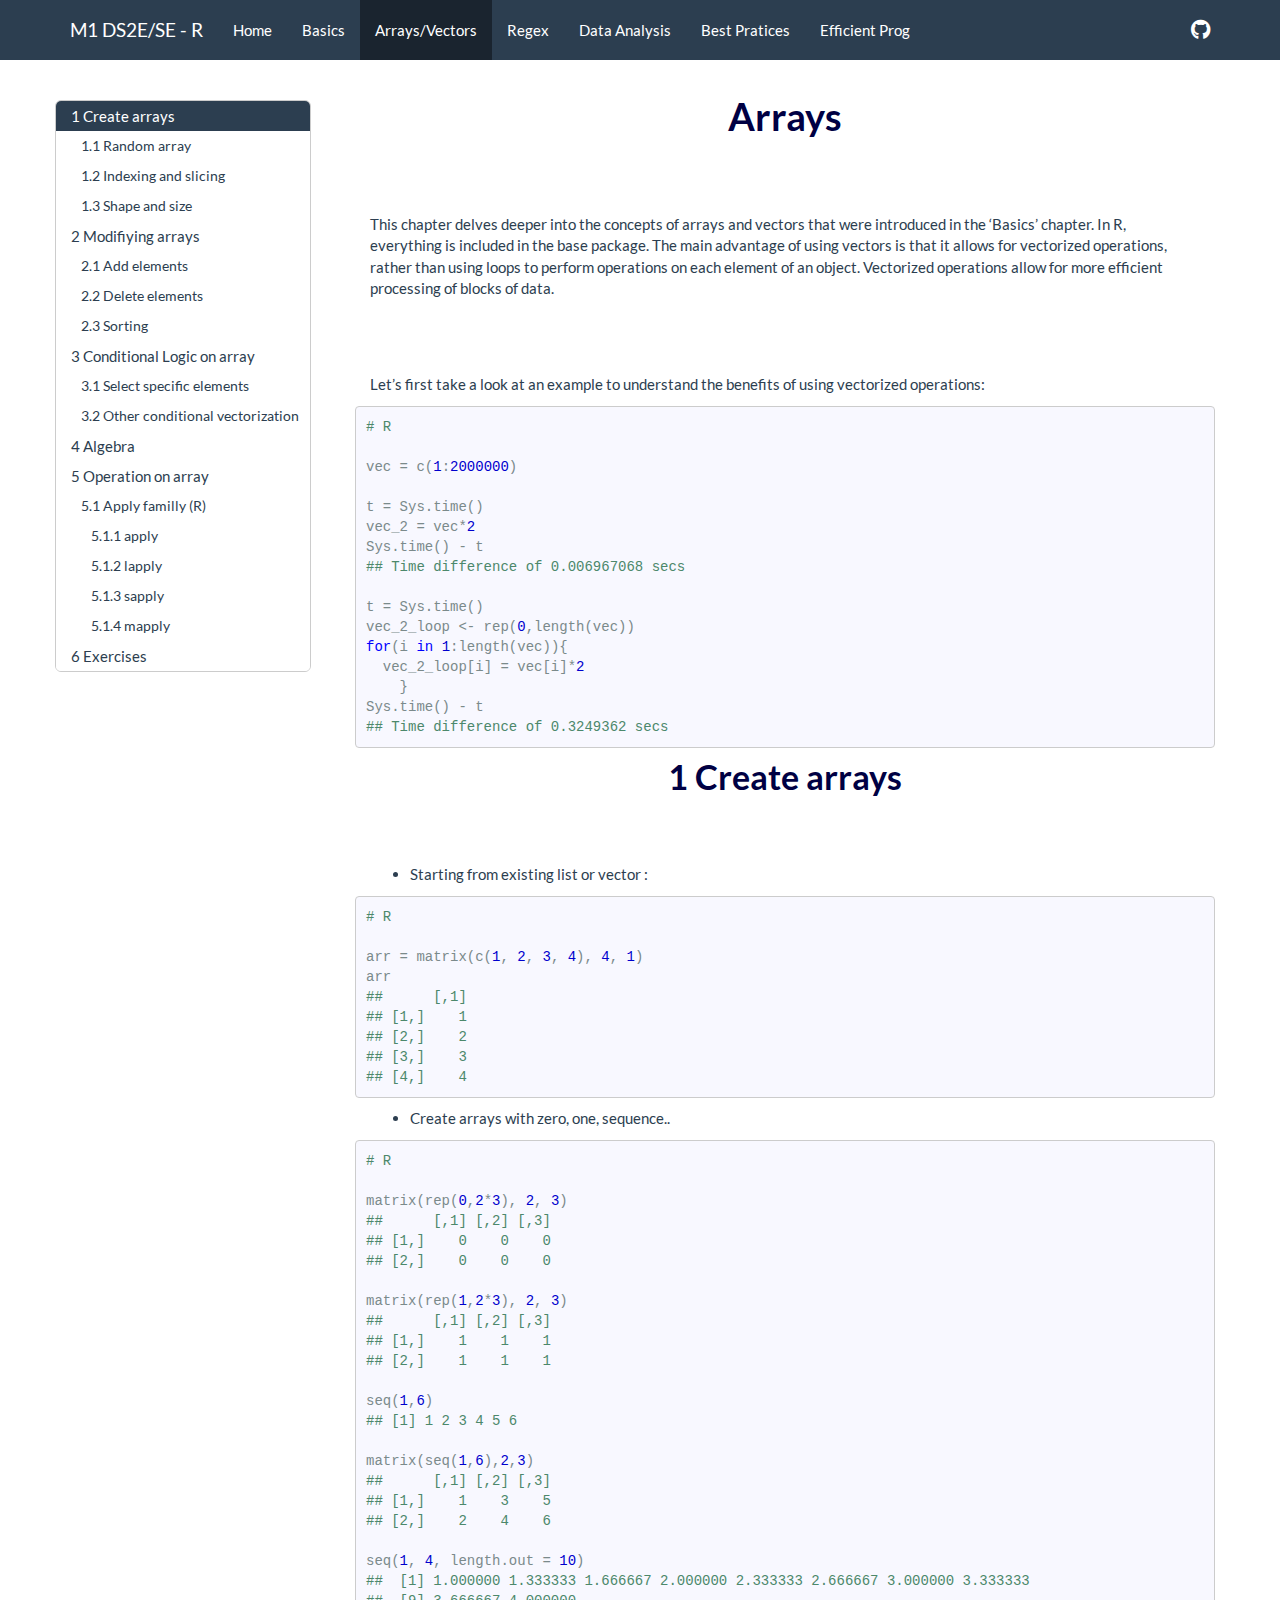
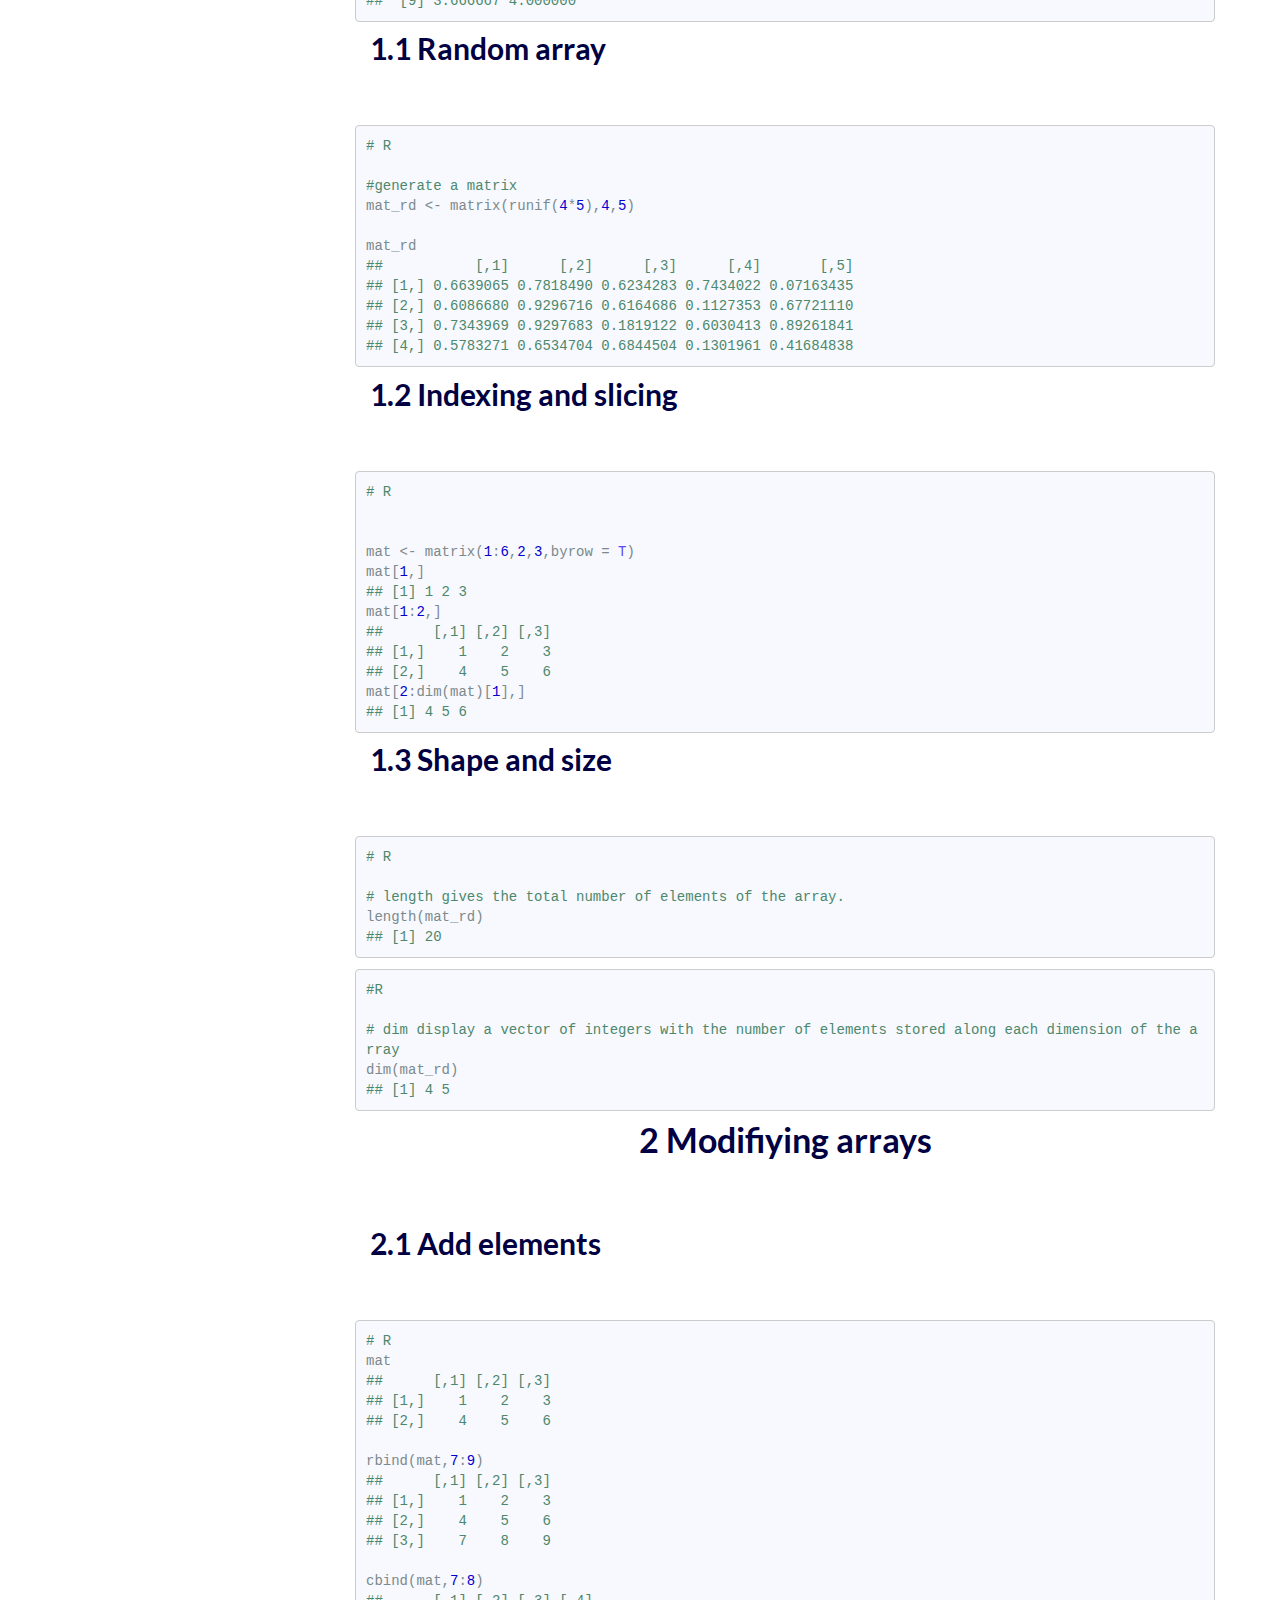
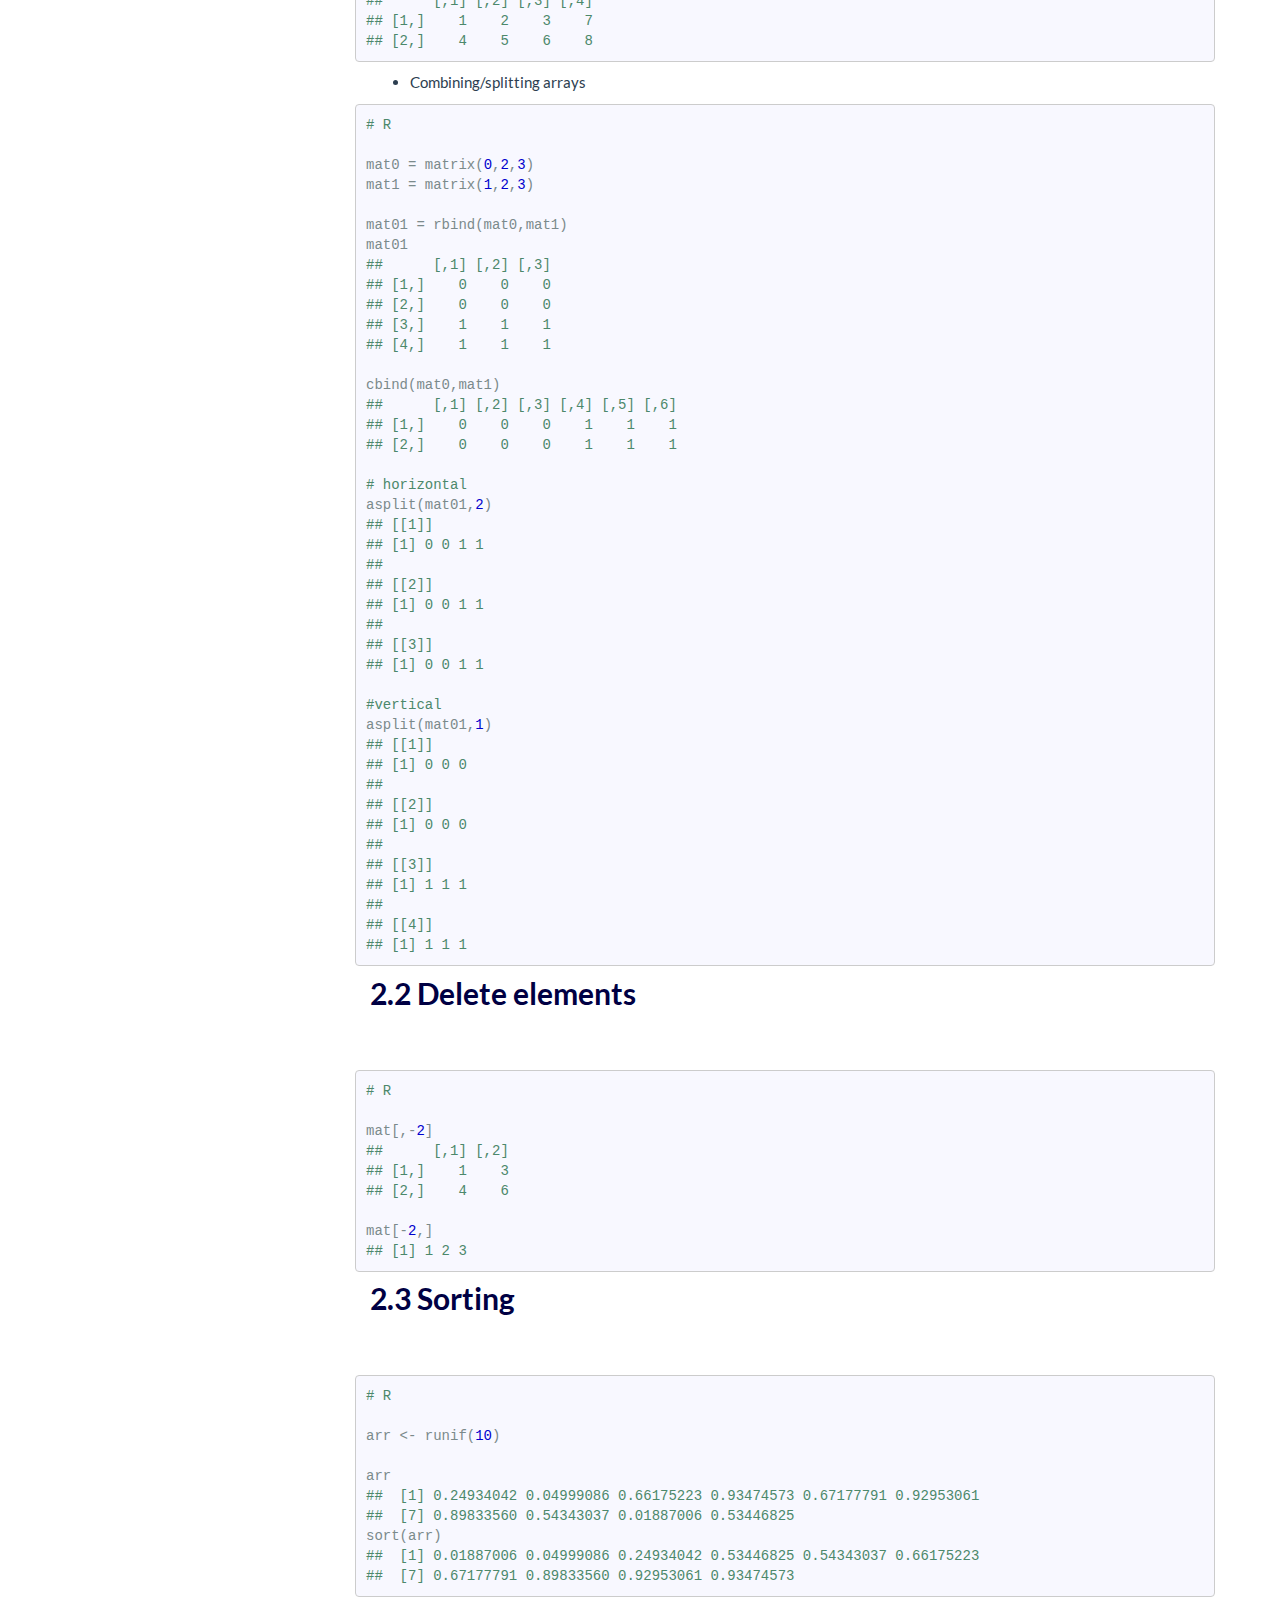
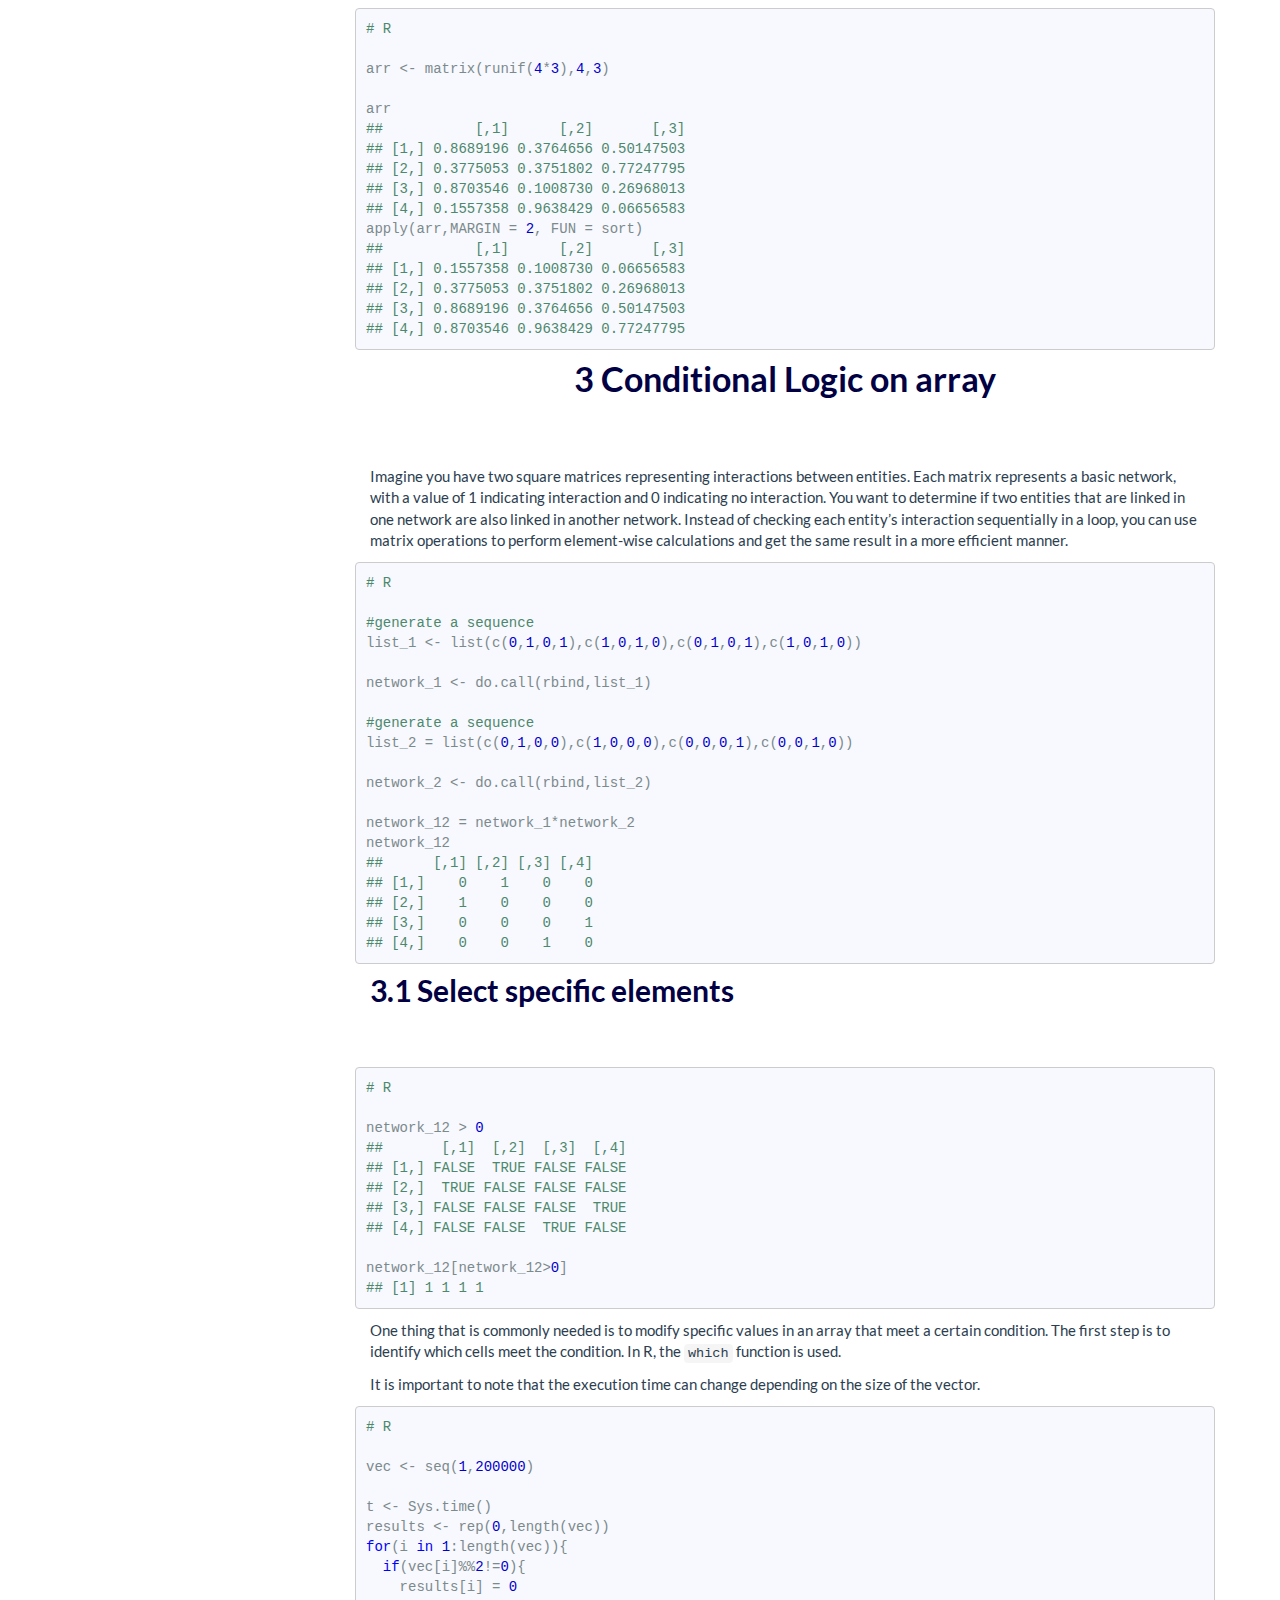
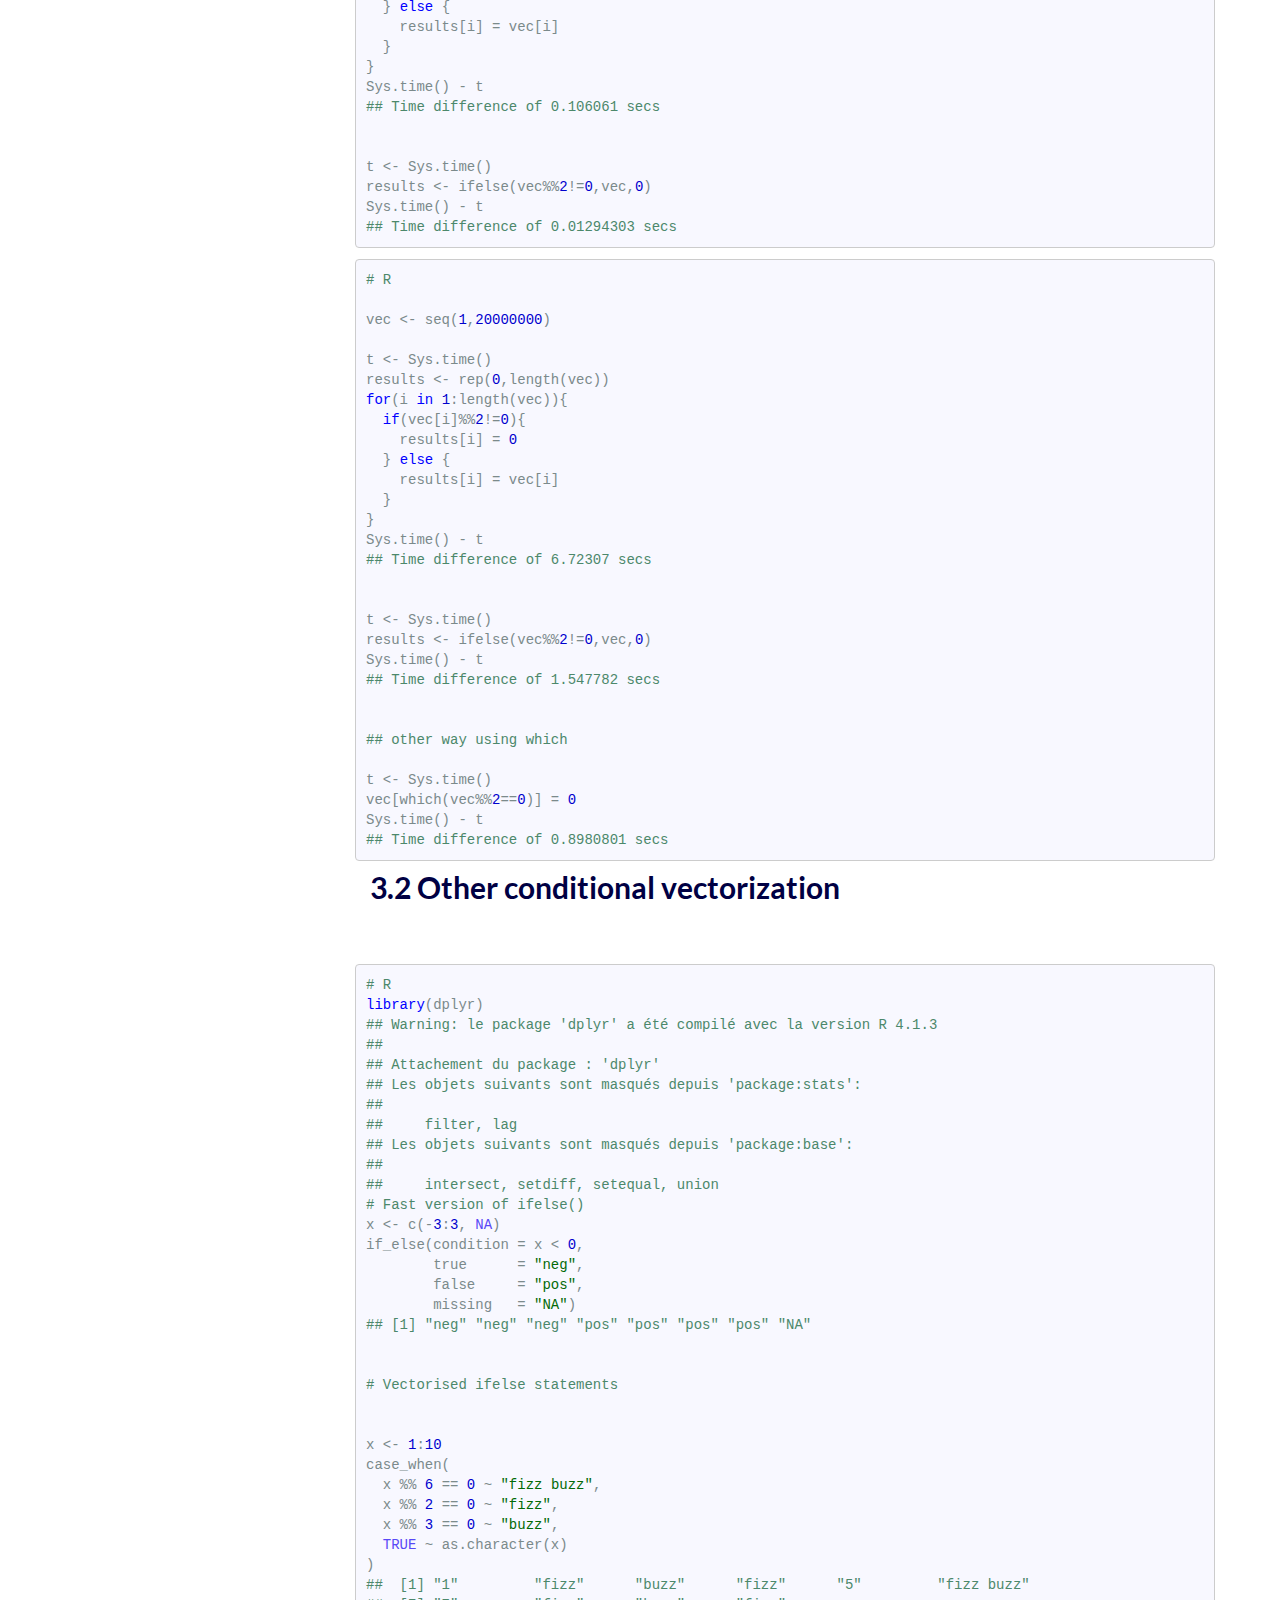
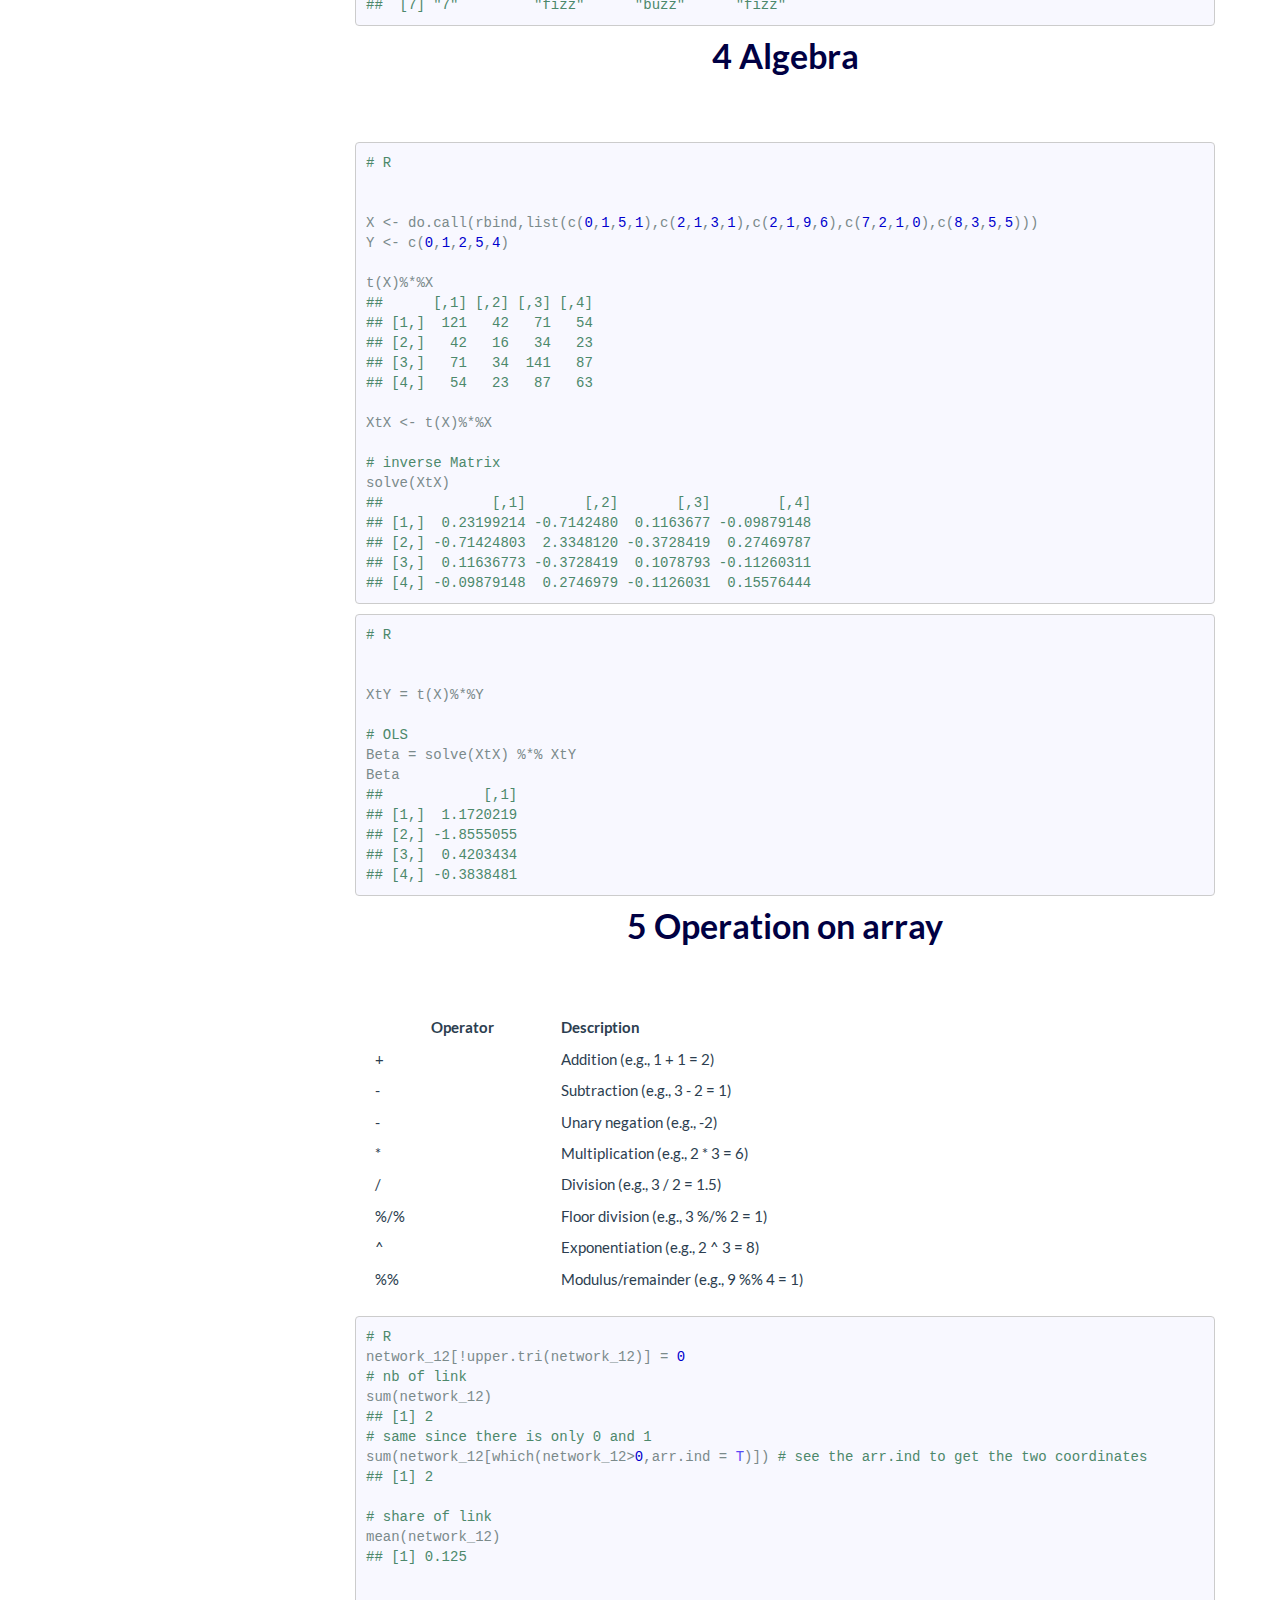
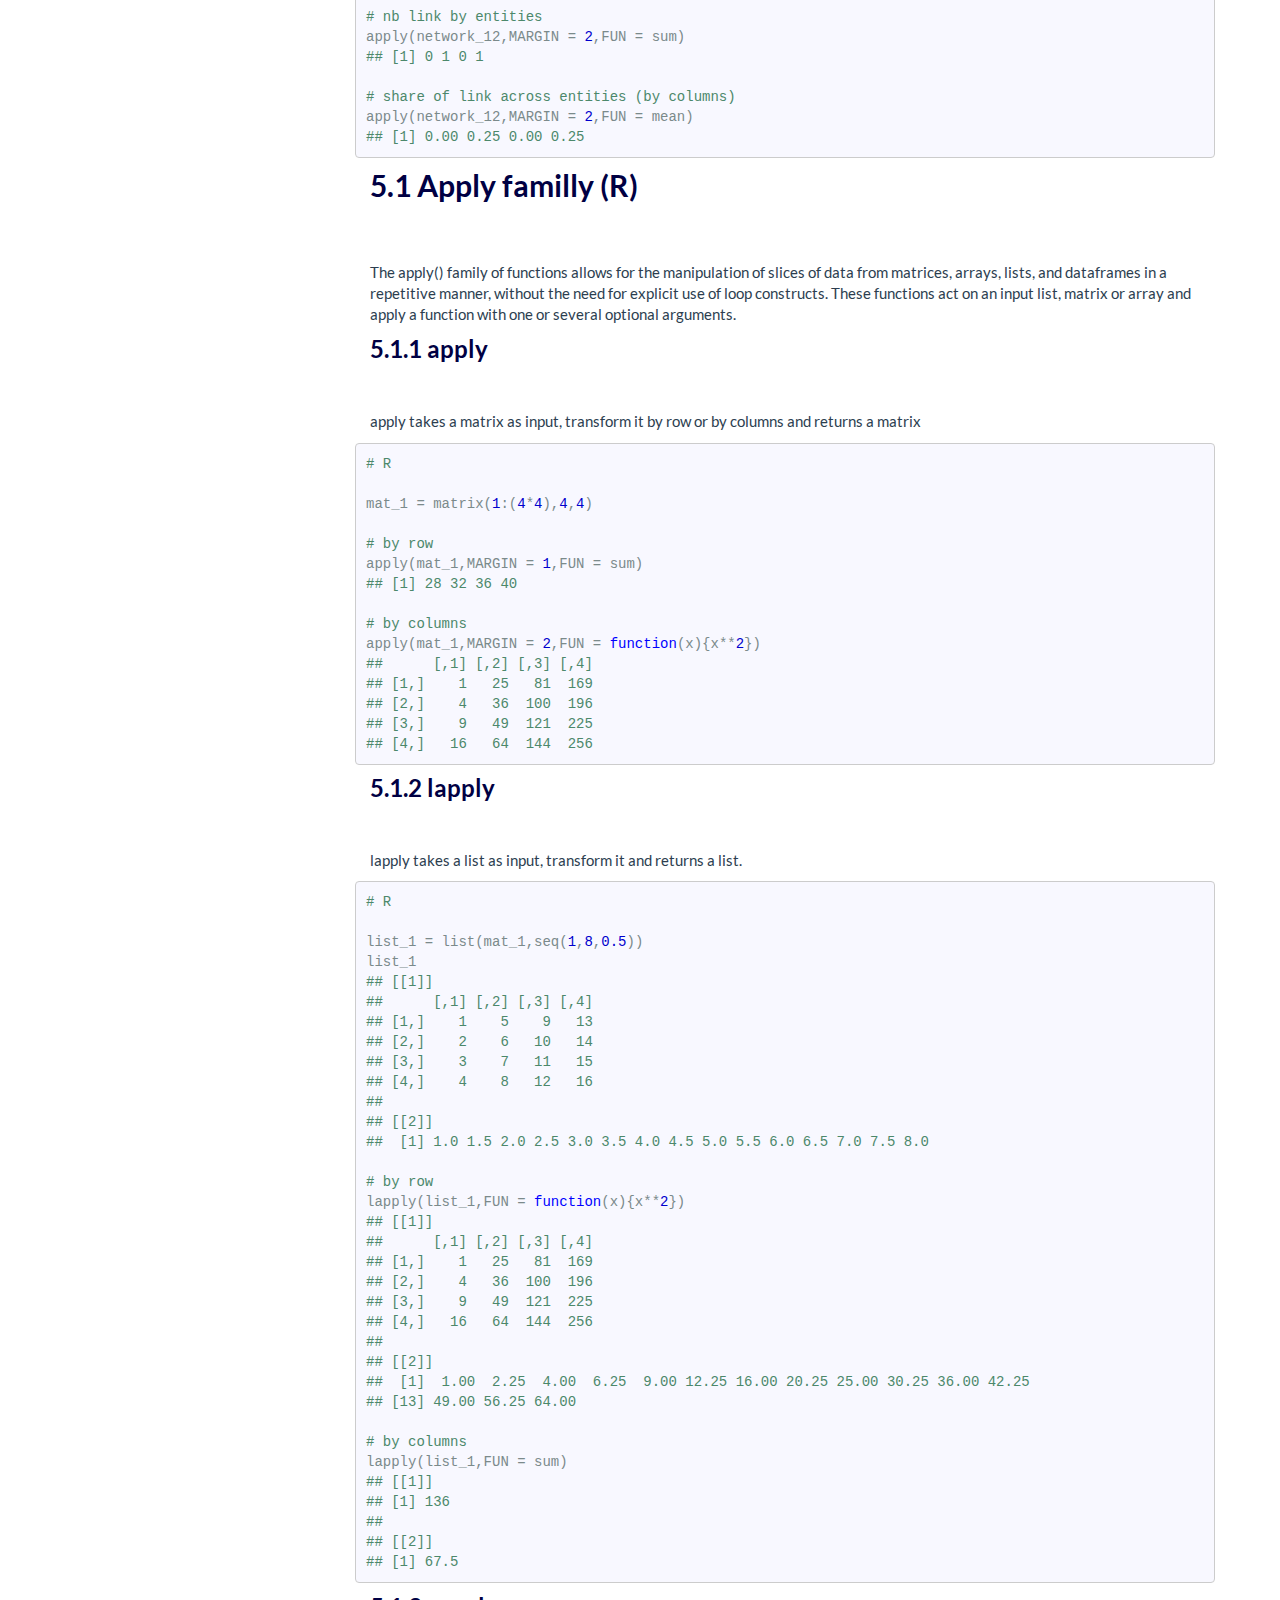
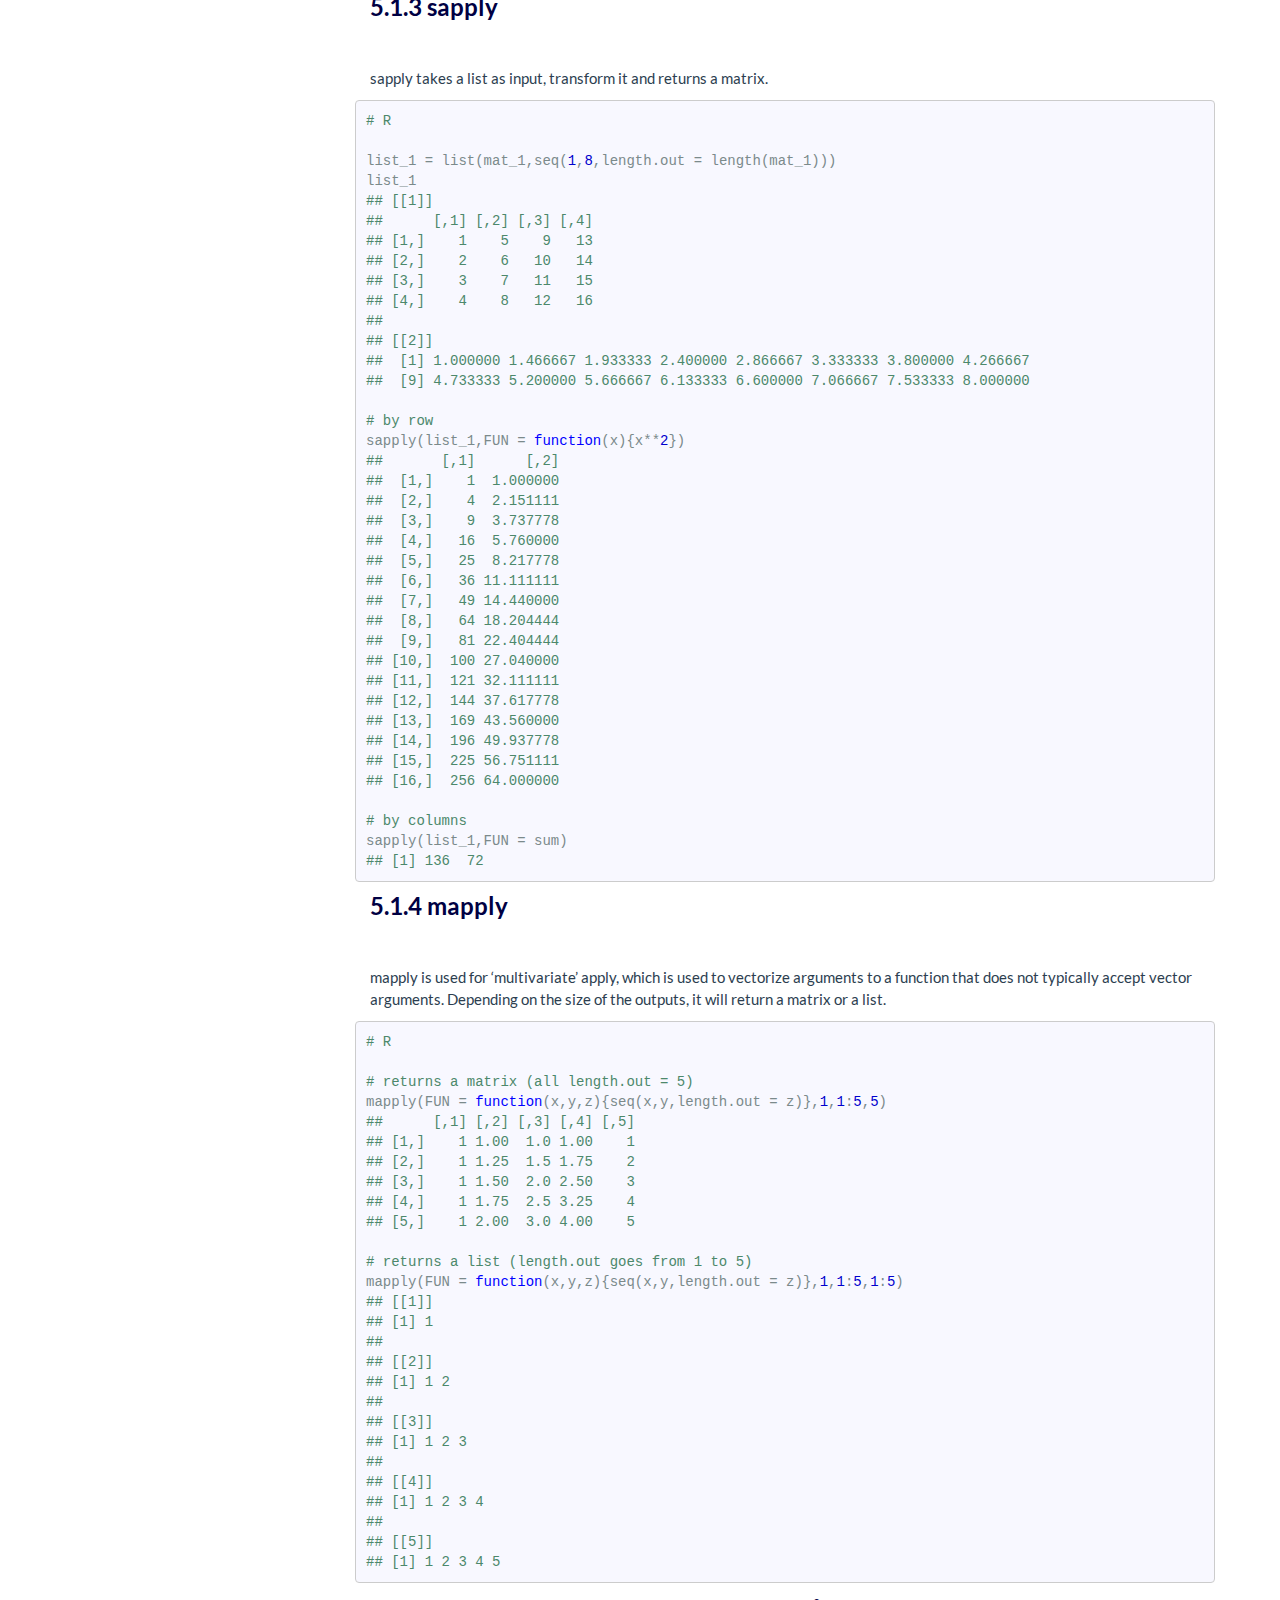
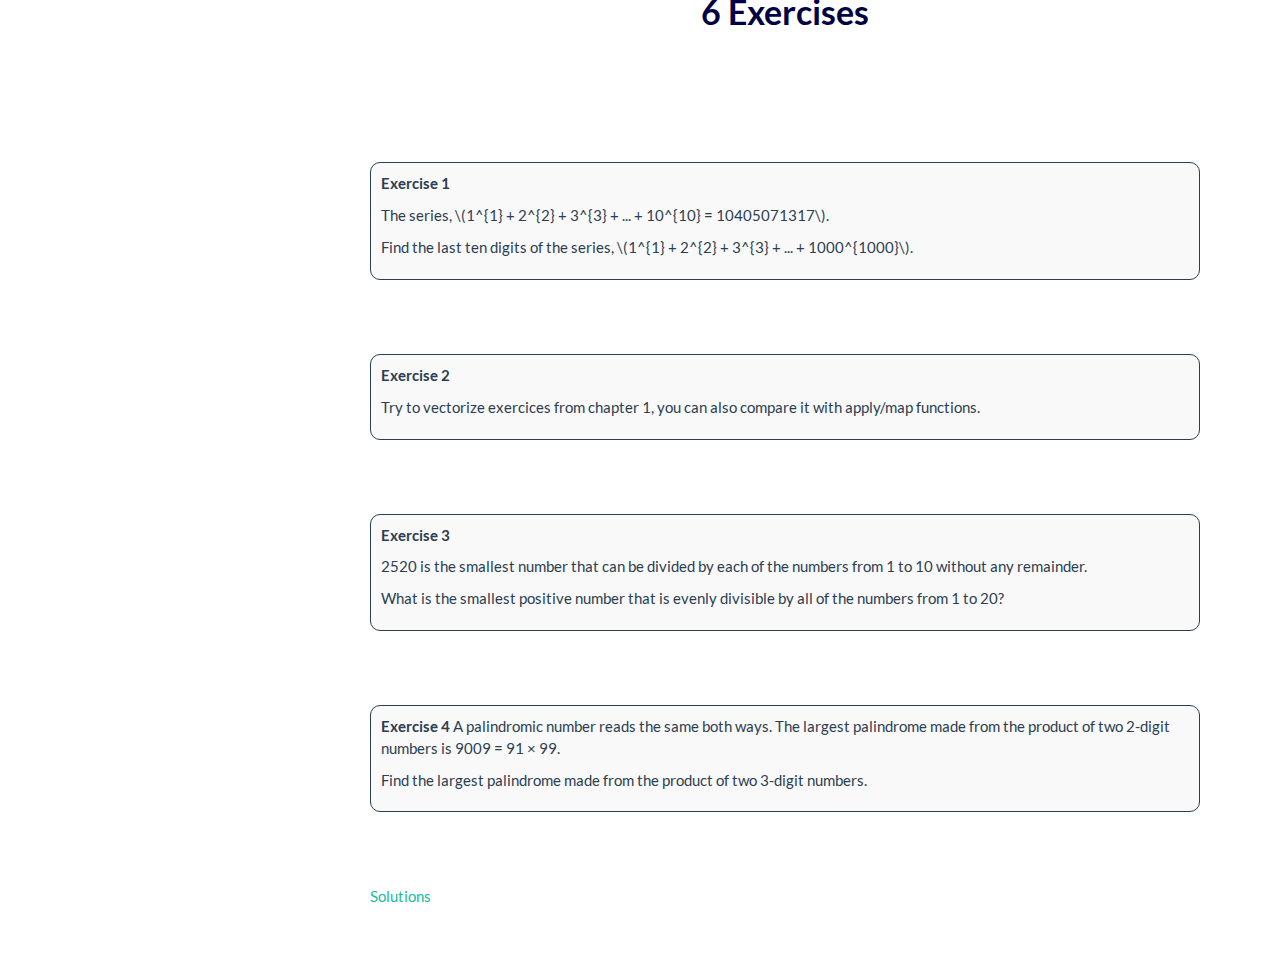
==== 3_Arrays_Vectors.html @ 62114208 "up" ====
<!DOCTYPE html>

<html>

<head>

<meta charset="utf-8" />
<meta name="generator" content="pandoc" />
<meta http-equiv="X-UA-Compatible" content="IE=EDGE" />




<title>Arrays</title>

<script src="site_libs/header-attrs-2.11/header-attrs.js"></script>
<script src="site_libs/jquery-3.6.0/jquery-3.6.0.min.js"></script>
<meta name="viewport" content="width=device-width, initial-scale=1" />
<link href="site_libs/bootstrap-3.3.5/css/flatly.min.css" rel="stylesheet" />
<script src="site_libs/bootstrap-3.3.5/js/bootstrap.min.js"></script>
<script src="site_libs/bootstrap-3.3.5/shim/html5shiv.min.js"></script>
<script src="site_libs/bootstrap-3.3.5/shim/respond.min.js"></script>
<style>h1 {font-size: 34px;}
       h1.title {font-size: 38px;}
       h2 {font-size: 30px;}
       h3 {font-size: 24px;}
       h4 {font-size: 18px;}
       h5 {font-size: 16px;}
       h6 {font-size: 12px;}
       code {color: inherit; background-color: rgba(0, 0, 0, 0.04);}
       pre:not([class]) { background-color: white }</style>
<script src="site_libs/jqueryui-1.11.4/jquery-ui.min.js"></script>
<link href="site_libs/tocify-1.9.1/jquery.tocify.css" rel="stylesheet" />
<script src="site_libs/tocify-1.9.1/jquery.tocify.js"></script>
<script src="site_libs/navigation-1.1/tabsets.js"></script>
<link href="site_libs/highlightjs-9.12.0/textmate.css" rel="stylesheet" />
<script src="site_libs/highlightjs-9.12.0/highlight.js"></script>
<link href="site_libs/font-awesome-5.1.0/css/all.css" rel="stylesheet" />
<link href="site_libs/font-awesome-5.1.0/css/v4-shims.css" rel="stylesheet" />

<style type="text/css">
  code{white-space: pre-wrap;}
  span.smallcaps{font-variant: small-caps;}
  span.underline{text-decoration: underline;}
  div.column{display: inline-block; vertical-align: top; width: 50%;}
  div.hanging-indent{margin-left: 1.5em; text-indent: -1.5em;}
  ul.task-list{list-style: none;}
    </style>

<style type="text/css">code{white-space: pre;}</style>
<script type="text/javascript">
if (window.hljs) {
  hljs.configure({languages: []});
  hljs.initHighlightingOnLoad();
  if (document.readyState && document.readyState === "complete") {
    window.setTimeout(function() { hljs.initHighlighting(); }, 0);
  }
}
</script>





<link rel="stylesheet" href="custom.css" type="text/css" />



<style type = "text/css">
.main-container {
  max-width: 940px;
  margin-left: auto;
  margin-right: auto;
}
img {
  max-width:100%;
}
.tabbed-pane {
  padding-top: 12px;
}
.html-widget {
  margin-bottom: 20px;
}
button.code-folding-btn:focus {
  outline: none;
}
summary {
  display: list-item;
}
pre code {
  padding: 0;
}
</style>


<style type="text/css">
.dropdown-submenu {
  position: relative;
}
.dropdown-submenu>.dropdown-menu {
  top: 0;
  left: 100%;
  margin-top: -6px;
  margin-left: -1px;
  border-radius: 0 6px 6px 6px;
}
.dropdown-submenu:hover>.dropdown-menu {
  display: block;
}
.dropdown-submenu>a:after {
  display: block;
  content: " ";
  float: right;
  width: 0;
  height: 0;
  border-color: transparent;
  border-style: solid;
  border-width: 5px 0 5px 5px;
  border-left-color: #cccccc;
  margin-top: 5px;
  margin-right: -10px;
}
.dropdown-submenu:hover>a:after {
  border-left-color: #adb5bd;
}
.dropdown-submenu.pull-left {
  float: none;
}
.dropdown-submenu.pull-left>.dropdown-menu {
  left: -100%;
  margin-left: 10px;
  border-radius: 6px 0 6px 6px;
}
</style>

<script type="text/javascript">
// manage active state of menu based on current page
$(document).ready(function () {
  // active menu anchor
  href = window.location.pathname
  href = href.substr(href.lastIndexOf('/') + 1)
  if (href === "")
    href = "index.html";
  var menuAnchor = $('a[href="' + href + '"]');

  // mark it active
  menuAnchor.tab('show');

  // if it's got a parent navbar menu mark it active as well
  menuAnchor.closest('li.dropdown').addClass('active');

  // Navbar adjustments
  var navHeight = $(".navbar").first().height() + 15;
  var style = document.createElement('style');
  var pt = "padding-top: " + navHeight + "px; ";
  var mt = "margin-top: -" + navHeight + "px; ";
  var css = "";
  // offset scroll position for anchor links (for fixed navbar)
  for (var i = 1; i <= 6; i++) {
    css += ".section h" + i + "{ " + pt + mt + "}\n";
  }
  style.innerHTML = "body {" + pt + "padding-bottom: 40px; }\n" + css;
  document.head.appendChild(style);
});
</script>

<!-- tabsets -->

<style type="text/css">
.tabset-dropdown > .nav-tabs {
  display: inline-table;
  max-height: 500px;
  min-height: 44px;
  overflow-y: auto;
  border: 1px solid #ddd;
  border-radius: 4px;
}

.tabset-dropdown > .nav-tabs > li.active:before {
  content: "";
  font-family: 'Glyphicons Halflings';
  display: inline-block;
  padding: 10px;
  border-right: 1px solid #ddd;
}

.tabset-dropdown > .nav-tabs.nav-tabs-open > li.active:before {
  content: "&#xe258;";
  border: none;
}

.tabset-dropdown > .nav-tabs.nav-tabs-open:before {
  content: "";
  font-family: 'Glyphicons Halflings';
  display: inline-block;
  padding: 10px;
  border-right: 1px solid #ddd;
}

.tabset-dropdown > .nav-tabs > li.active {
  display: block;
}

.tabset-dropdown > .nav-tabs > li > a,
.tabset-dropdown > .nav-tabs > li > a:focus,
.tabset-dropdown > .nav-tabs > li > a:hover {
  border: none;
  display: inline-block;
  border-radius: 4px;
  background-color: transparent;
}

.tabset-dropdown > .nav-tabs.nav-tabs-open > li {
  display: block;
  float: none;
}

.tabset-dropdown > .nav-tabs > li {
  display: none;
}
</style>

<!-- code folding -->



<style type="text/css">

#TOC {
  margin: 25px 0px 20px 0px;
}
@media (max-width: 768px) {
#TOC {
  position: relative;
  width: 100%;
}
}

@media print {
.toc-content {
  /* see https://github.com/w3c/csswg-drafts/issues/4434 */
  float: right;
}
}

.toc-content {
  padding-left: 30px;
  padding-right: 40px;
}

div.main-container {
  max-width: 1200px;
}

div.tocify {
  width: 20%;
  max-width: 260px;
  max-height: 85%;
}

@media (min-width: 768px) and (max-width: 991px) {
  div.tocify {
    width: 25%;
  }
}

@media (max-width: 767px) {
  div.tocify {
    width: 100%;
    max-width: none;
  }
}

.tocify ul, .tocify li {
  line-height: 20px;
}

.tocify-subheader .tocify-item {
  font-size: 0.90em;
}

.tocify .list-group-item {
  border-radius: 0px;
}

.tocify-subheader {
  display: inline;
}
.tocify-subheader .tocify-item {
  font-size: 0.95em;
}

</style>



</head>

<body>


<div class="container-fluid main-container">


<!-- setup 3col/9col grid for toc_float and main content  -->
<div class="row">
<div class="col-xs-12 col-sm-4 col-md-3">
<div id="TOC" class="tocify">
</div>
</div>

<div class="toc-content col-xs-12 col-sm-8 col-md-9">




<div class="navbar navbar-default  navbar-fixed-top" role="navigation">
  <div class="container">
    <div class="navbar-header">
      <button type="button" class="navbar-toggle collapsed" data-toggle="collapse" data-target="#navbar">
        <span class="icon-bar"></span>
        <span class="icon-bar"></span>
        <span class="icon-bar"></span>
      </button>
      <a class="navbar-brand" href="index.html">M1 DS2E/SE - R</a>
    </div>
    <div id="navbar" class="navbar-collapse collapse">
      <ul class="nav navbar-nav">
        <li>
  <a href="index.html">Home</a>
</li>
<li>
  <a href="2_Basics.html">Basics</a>
</li>
<li>
  <a href="3_Arrays_Vectors.html">Arrays/Vectors</a>
</li>
<li>
  <a href="4_Regex.html">Regex</a>
</li>
<li>
  <a href="5_Data_Analysis_R.html">Data Analysis</a>
</li>
<li>
  <a href="7_Best_practices.html">Best Pratices</a>
</li>
<li>
  <a href="8_Efficient_prog.html">Efficient Prog</a>
</li>
      </ul>
      <ul class="nav navbar-nav navbar-right">
        <li>
  <a href="https://github.com/master-ds2e/">
    <span class="fa fa-github fa-lg"></span>
     
  </a>
</li>
      </ul>
    </div><!--/.nav-collapse -->
  </div><!--/.container -->
</div><!--/.navbar -->

<div id="header">



<h1 class="title toc-ignore">Arrays</h1>

</div>


<style>
div.python pre { background-color: #FFF3F3
; }
</style>
<style>
div.r pre { background-color: #f8f8ff; }
</style>
<p>This chapter delves deeper into the concepts of arrays and vectors that were introduced in the ‘Basics’ chapter. In R, everything is included in the base package. The main advantage of using vectors is that it allows for vectorized operations, rather than using loops to perform operations on each element of an object. Vectorized operations allow for more efficient processing of blocks of data.</p>
<p>
 
</p>
<p>
 
</p>
<p>Let’s first take a look at an example to understand the benefits of using vectorized operations:</p>
<div class="row">
<div class="r">
<pre class="r"><code># R

vec = c(1:2000000)

t = Sys.time()
vec_2 = vec*2
Sys.time() - t
## Time difference of 0.006967068 secs

t = Sys.time()
vec_2_loop &lt;- rep(0,length(vec))
for(i in 1:length(vec)){
  vec_2_loop[i] = vec[i]*2
    }
Sys.time() - t
## Time difference of 0.3249362 secs</code></pre>
</div>
</div>
<div id="create-arrays" class="section level1" number="1">
<h1><span class="header-section-number">1</span> Create arrays</h1>
<ul>
<li>Starting from existing list or vector :</li>
</ul>
<div class="row">
<div class="r">
<pre class="r"><code># R

arr = matrix(c(1, 2, 3, 4), 4, 1)
arr
##      [,1]
## [1,]    1
## [2,]    2
## [3,]    3
## [4,]    4</code></pre>
</div>
</div>
<ul>
<li>Create arrays with zero, one, sequence..</li>
</ul>
<div class="row">
<div class="r">
<pre class="r"><code># R

matrix(rep(0,2*3), 2, 3)
##      [,1] [,2] [,3]
## [1,]    0    0    0
## [2,]    0    0    0

matrix(rep(1,2*3), 2, 3)
##      [,1] [,2] [,3]
## [1,]    1    1    1
## [2,]    1    1    1

seq(1,6)
## [1] 1 2 3 4 5 6

matrix(seq(1,6),2,3)
##      [,1] [,2] [,3]
## [1,]    1    3    5
## [2,]    2    4    6

seq(1, 4, length.out = 10)
##  [1] 1.000000 1.333333 1.666667 2.000000 2.333333 2.666667 3.000000 3.333333
##  [9] 3.666667 4.000000</code></pre>
</div>
</div>
<div id="random-array" class="section level2" number="1.1">
<h2><span class="header-section-number">1.1</span> Random array</h2>
<div class="row">
<div class="r">
<pre class="r"><code># R

#generate a matrix
mat_rd &lt;- matrix(runif(4*5),4,5)

mat_rd
##           [,1]      [,2]      [,3]      [,4]       [,5]
## [1,] 0.6639065 0.7818490 0.6234283 0.7434022 0.07163435
## [2,] 0.6086680 0.9296716 0.6164686 0.1127353 0.67721110
## [3,] 0.7343969 0.9297683 0.1819122 0.6030413 0.89261841
## [4,] 0.5783271 0.6534704 0.6844504 0.1301961 0.41684838</code></pre>
</div>
</div>
</div>
<div id="indexing-and-slicing" class="section level2" number="1.2">
<h2><span class="header-section-number">1.2</span> Indexing and slicing</h2>
<div class="row">
<div class="r">
<pre class="r"><code># R


mat &lt;- matrix(1:6,2,3,byrow = T)
mat[1,]
## [1] 1 2 3
mat[1:2,]
##      [,1] [,2] [,3]
## [1,]    1    2    3
## [2,]    4    5    6
mat[2:dim(mat)[1],]
## [1] 4 5 6</code></pre>
</div>
</div>
</div>
<div id="shape-and-size" class="section level2" number="1.3">
<h2><span class="header-section-number">1.3</span> Shape and size</h2>
<div class="row">
<div class="r">
<pre class="r"><code># R

# length gives the total number of elements of the array.
length(mat_rd)
## [1] 20</code></pre>
<pre class="r"><code>#R

# dim display a vector of integers with the number of elements stored along each dimension of the array
dim(mat_rd)
## [1] 4 5</code></pre>
</div>
</div>
</div>
</div>
<div id="modifiying-arrays" class="section level1" number="2">
<h1><span class="header-section-number">2</span> Modifiying arrays</h1>
<div id="add-elements" class="section level2" number="2.1">
<h2><span class="header-section-number">2.1</span> Add elements</h2>
<div class="row">
<div class="r">
<pre class="r"><code># R
mat
##      [,1] [,2] [,3]
## [1,]    1    2    3
## [2,]    4    5    6

rbind(mat,7:9)
##      [,1] [,2] [,3]
## [1,]    1    2    3
## [2,]    4    5    6
## [3,]    7    8    9

cbind(mat,7:8)
##      [,1] [,2] [,3] [,4]
## [1,]    1    2    3    7
## [2,]    4    5    6    8</code></pre>
</div>
</div>
<ul>
<li>Combining/splitting arrays</li>
</ul>
<div class="row">
<div class="r">
<pre class="r"><code># R

mat0 = matrix(0,2,3)
mat1 = matrix(1,2,3)

mat01 = rbind(mat0,mat1)
mat01
##      [,1] [,2] [,3]
## [1,]    0    0    0
## [2,]    0    0    0
## [3,]    1    1    1
## [4,]    1    1    1

cbind(mat0,mat1)
##      [,1] [,2] [,3] [,4] [,5] [,6]
## [1,]    0    0    0    1    1    1
## [2,]    0    0    0    1    1    1

# horizontal
asplit(mat01,2)
## [[1]]
## [1] 0 0 1 1
## 
## [[2]]
## [1] 0 0 1 1
## 
## [[3]]
## [1] 0 0 1 1

#vertical
asplit(mat01,1)
## [[1]]
## [1] 0 0 0
## 
## [[2]]
## [1] 0 0 0
## 
## [[3]]
## [1] 1 1 1
## 
## [[4]]
## [1] 1 1 1</code></pre>
</div>
</div>
</div>
<div id="delete-elements" class="section level2" number="2.2">
<h2><span class="header-section-number">2.2</span> Delete elements</h2>
<div class="row">
<div class="r">
<pre class="r"><code># R

mat[,-2]
##      [,1] [,2]
## [1,]    1    3
## [2,]    4    6

mat[-2,]
## [1] 1 2 3</code></pre>
</div>
</div>
</div>
<div id="sorting" class="section level2" number="2.3">
<h2><span class="header-section-number">2.3</span> Sorting</h2>
<div class="row">
<div class="r">
<pre class="r"><code># R

arr &lt;- runif(10)

arr
##  [1] 0.24934042 0.04999086 0.66175223 0.93474573 0.67177791 0.92953061
##  [7] 0.89833560 0.54343037 0.01887006 0.53446825
sort(arr)
##  [1] 0.01887006 0.04999086 0.24934042 0.53446825 0.54343037 0.66175223
##  [7] 0.67177791 0.89833560 0.92953061 0.93474573</code></pre>
<pre class="r"><code># R

arr &lt;- matrix(runif(4*3),4,3)

arr
##           [,1]      [,2]       [,3]
## [1,] 0.8689196 0.3764656 0.50147503
## [2,] 0.3775053 0.3751802 0.77247795
## [3,] 0.8703546 0.1008730 0.26968013
## [4,] 0.1557358 0.9638429 0.06656583
apply(arr,MARGIN = 2, FUN = sort)
##           [,1]      [,2]       [,3]
## [1,] 0.1557358 0.1008730 0.06656583
## [2,] 0.3775053 0.3751802 0.26968013
## [3,] 0.8689196 0.3764656 0.50147503
## [4,] 0.8703546 0.9638429 0.77247795</code></pre>
</div>
</div>
</div>
</div>
<div id="conditional-logic-on-array" class="section level1" number="3">
<h1><span class="header-section-number">3</span> Conditional Logic on array</h1>
<p>Imagine you have two square matrices representing interactions between entities. Each matrix represents a basic network, with a value of 1 indicating interaction and 0 indicating no interaction. You want to determine if two entities that are linked in one network are also linked in another network. Instead of checking each entity’s interaction sequentially in a loop, you can use matrix operations to perform element-wise calculations and get the same result in a more efficient manner.</p>
<div class="row">
<div class="r">
<pre class="r"><code># R

#generate a sequence
list_1 &lt;- list(c(0,1,0,1),c(1,0,1,0),c(0,1,0,1),c(1,0,1,0))

network_1 &lt;- do.call(rbind,list_1)

#generate a sequence
list_2 = list(c(0,1,0,0),c(1,0,0,0),c(0,0,0,1),c(0,0,1,0))

network_2 &lt;- do.call(rbind,list_2)

network_12 = network_1*network_2
network_12
##      [,1] [,2] [,3] [,4]
## [1,]    0    1    0    0
## [2,]    1    0    0    0
## [3,]    0    0    0    1
## [4,]    0    0    1    0</code></pre>
</div>
</div>
<div id="select-specific-elements" class="section level2" number="3.1">
<h2><span class="header-section-number">3.1</span> Select specific elements</h2>
<div class="row">
<div class="r">
<pre class="r"><code># R
 
network_12 &gt; 0
##       [,1]  [,2]  [,3]  [,4]
## [1,] FALSE  TRUE FALSE FALSE
## [2,]  TRUE FALSE FALSE FALSE
## [3,] FALSE FALSE FALSE  TRUE
## [4,] FALSE FALSE  TRUE FALSE

network_12[network_12&gt;0]
## [1] 1 1 1 1</code></pre>
</div>
</div>
<p>One thing that is commonly needed is to modify specific values in an array that meet a certain condition. The first step is to identify which cells meet the condition. In R, the <code>which</code> function is used.</p>
<p>It is important to note that the execution time can change depending on the size of the vector.</p>
<div class="row">
<div class="r">
<pre class="r"><code># R

vec &lt;- seq(1,200000)

t &lt;- Sys.time()
results &lt;- rep(0,length(vec))
for(i in 1:length(vec)){
  if(vec[i]%%2!=0){
    results[i] = 0
  } else {
    results[i] = vec[i]
  }
}
Sys.time() - t
## Time difference of 0.106061 secs


t &lt;- Sys.time()
results &lt;- ifelse(vec%%2!=0,vec,0)
Sys.time() - t
## Time difference of 0.01294303 secs</code></pre>
<pre class="r"><code># R

vec &lt;- seq(1,20000000)

t &lt;- Sys.time()
results &lt;- rep(0,length(vec))
for(i in 1:length(vec)){
  if(vec[i]%%2!=0){
    results[i] = 0
  } else {
    results[i] = vec[i]
  }
}
Sys.time() - t
## Time difference of 6.72307 secs


t &lt;- Sys.time()
results &lt;- ifelse(vec%%2!=0,vec,0)
Sys.time() - t
## Time difference of 1.547782 secs


## other way using which

t &lt;- Sys.time()
vec[which(vec%%2==0)] = 0
Sys.time() - t 
## Time difference of 0.8980801 secs</code></pre>
</div>
</div>
</div>
<div id="other-conditional-vectorization" class="section level2" number="3.2">
<h2><span class="header-section-number">3.2</span> Other conditional vectorization</h2>
<div class="row">
<div class="r">
<pre class="r"><code># R
library(dplyr)
## Warning: le package &#39;dplyr&#39; a été compilé avec la version R 4.1.3
## 
## Attachement du package : &#39;dplyr&#39;
## Les objets suivants sont masqués depuis &#39;package:stats&#39;:
## 
##     filter, lag
## Les objets suivants sont masqués depuis &#39;package:base&#39;:
## 
##     intersect, setdiff, setequal, union
# Fast version of ifelse()
x &lt;- c(-3:3, NA)
if_else(condition = x &lt; 0,
        true      = &quot;neg&quot;,
        false     = &quot;pos&quot;,
        missing   = &quot;NA&quot;)
## [1] &quot;neg&quot; &quot;neg&quot; &quot;neg&quot; &quot;pos&quot; &quot;pos&quot; &quot;pos&quot; &quot;pos&quot; &quot;NA&quot;


# Vectorised ifelse statements


x &lt;- 1:10
case_when(
  x %% 6 == 0 ~ &quot;fizz buzz&quot;,
  x %% 2 == 0 ~ &quot;fizz&quot;,
  x %% 3 == 0 ~ &quot;buzz&quot;,
  TRUE ~ as.character(x)
)
##  [1] &quot;1&quot;         &quot;fizz&quot;      &quot;buzz&quot;      &quot;fizz&quot;      &quot;5&quot;         &quot;fizz buzz&quot;
##  [7] &quot;7&quot;         &quot;fizz&quot;      &quot;buzz&quot;      &quot;fizz&quot;</code></pre>
</div>
</div>
</div>
</div>
<div id="algebra" class="section level1" number="4">
<h1><span class="header-section-number">4</span> Algebra</h1>
<div class="row">
<div class="r">
<pre class="r"><code># R

 
X &lt;- do.call(rbind,list(c(0,1,5,1),c(2,1,3,1),c(2,1,9,6),c(7,2,1,0),c(8,3,5,5))) 
Y &lt;- c(0,1,2,5,4)
 
t(X)%*%X
##      [,1] [,2] [,3] [,4]
## [1,]  121   42   71   54
## [2,]   42   16   34   23
## [3,]   71   34  141   87
## [4,]   54   23   87   63

XtX &lt;- t(X)%*%X

# inverse Matrix
solve(XtX)
##             [,1]       [,2]       [,3]        [,4]
## [1,]  0.23199214 -0.7142480  0.1163677 -0.09879148
## [2,] -0.71424803  2.3348120 -0.3728419  0.27469787
## [3,]  0.11636773 -0.3728419  0.1078793 -0.11260311
## [4,] -0.09879148  0.2746979 -0.1126031  0.15576444</code></pre>
<pre class="r"><code># R


XtY = t(X)%*%Y

# OLS 
Beta = solve(XtX) %*% XtY
Beta
##            [,1]
## [1,]  1.1720219
## [2,] -1.8555055
## [3,]  0.4203434
## [4,] -0.3838481</code></pre>
</div>
</div>
</div>
<div id="operation-on-array" class="section level1" number="5">
<h1><span class="header-section-number">5</span> Operation on array</h1>
<table>
<thead>
<tr class="header">
<th>Operator</th>
<th align="left">Description</th>
</tr>
</thead>
<tbody>
<tr class="odd">
<td>+</td>
<td align="left">Addition (e.g., 1 + 1 = 2)</td>
</tr>
<tr class="even">
<td>-</td>
<td align="left">Subtraction (e.g., 3 - 2 = 1)</td>
</tr>
<tr class="odd">
<td>-</td>
<td align="left">Unary negation (e.g., -2)</td>
</tr>
<tr class="even">
<td>*</td>
<td align="left">Multiplication (e.g., 2 * 3 = 6)</td>
</tr>
<tr class="odd">
<td>/</td>
<td align="left">Division (e.g., 3 / 2 = 1.5)</td>
</tr>
<tr class="even">
<td>%/%</td>
<td align="left">Floor division (e.g., 3 %/% 2 = 1)</td>
</tr>
<tr class="odd">
<td>^</td>
<td align="left">Exponentiation (e.g., 2 ^ 3 = 8)</td>
</tr>
<tr class="even">
<td>%%</td>
<td align="left">Modulus/remainder (e.g., 9 %% 4 = 1)</td>
</tr>
</tbody>
</table>
<div class="row">
<div class="r">
<pre class="r"><code># R
network_12[!upper.tri(network_12)] = 0
# nb of link
sum(network_12)
## [1] 2
# same since there is only 0 and 1 
sum(network_12[which(network_12&gt;0,arr.ind = T)]) # see the arr.ind to get the two coordinates
## [1] 2

# share of link 
mean(network_12)
## [1] 0.125


# nb link by entities
apply(network_12,MARGIN = 2,FUN = sum)
## [1] 0 1 0 1

# share of link across entities (by columns)
apply(network_12,MARGIN = 2,FUN = mean)
## [1] 0.00 0.25 0.00 0.25</code></pre>
</div>
</div>
<div id="apply-familly-r" class="section level2" number="5.1">
<h2><span class="header-section-number">5.1</span> Apply familly (R)</h2>
<p>The apply() family of functions allows for the manipulation of slices of data from matrices, arrays, lists, and dataframes in a repetitive manner, without the need for explicit use of loop constructs. These functions act on an input list, matrix or array and apply a function with one or several optional arguments.</p>
<div id="apply" class="section level3" number="5.1.1">
<h3><span class="header-section-number">5.1.1</span> apply</h3>
<p>apply takes a matrix as input, transform it by row or by columns and returns a matrix</p>
<div class="r">
<div class="row">
<pre class="r"><code># R

mat_1 = matrix(1:(4*4),4,4)

# by row
apply(mat_1,MARGIN = 1,FUN = sum)
## [1] 28 32 36 40

# by columns
apply(mat_1,MARGIN = 2,FUN = function(x){x**2})
##      [,1] [,2] [,3] [,4]
## [1,]    1   25   81  169
## [2,]    4   36  100  196
## [3,]    9   49  121  225
## [4,]   16   64  144  256</code></pre>
</div>
</div>
</div>
<div id="lapply" class="section level3" number="5.1.2">
<h3><span class="header-section-number">5.1.2</span> lapply</h3>
<p>lapply takes a list as input, transform it and returns a list.</p>
<div class="r">
<div class="row">
<pre class="r"><code># R

list_1 = list(mat_1,seq(1,8,0.5))
list_1
## [[1]]
##      [,1] [,2] [,3] [,4]
## [1,]    1    5    9   13
## [2,]    2    6   10   14
## [3,]    3    7   11   15
## [4,]    4    8   12   16
## 
## [[2]]
##  [1] 1.0 1.5 2.0 2.5 3.0 3.5 4.0 4.5 5.0 5.5 6.0 6.5 7.0 7.5 8.0

# by row
lapply(list_1,FUN = function(x){x**2})
## [[1]]
##      [,1] [,2] [,3] [,4]
## [1,]    1   25   81  169
## [2,]    4   36  100  196
## [3,]    9   49  121  225
## [4,]   16   64  144  256
## 
## [[2]]
##  [1]  1.00  2.25  4.00  6.25  9.00 12.25 16.00 20.25 25.00 30.25 36.00 42.25
## [13] 49.00 56.25 64.00

# by columns
lapply(list_1,FUN = sum)
## [[1]]
## [1] 136
## 
## [[2]]
## [1] 67.5</code></pre>
</div>
</div>
</div>
<div id="sapply" class="section level3" number="5.1.3">
<h3><span class="header-section-number">5.1.3</span> sapply</h3>
<p>sapply takes a list as input, transform it and returns a matrix.</p>
<div class="r">
<div class="row">
<pre class="r"><code># R

list_1 = list(mat_1,seq(1,8,length.out = length(mat_1)))
list_1
## [[1]]
##      [,1] [,2] [,3] [,4]
## [1,]    1    5    9   13
## [2,]    2    6   10   14
## [3,]    3    7   11   15
## [4,]    4    8   12   16
## 
## [[2]]
##  [1] 1.000000 1.466667 1.933333 2.400000 2.866667 3.333333 3.800000 4.266667
##  [9] 4.733333 5.200000 5.666667 6.133333 6.600000 7.066667 7.533333 8.000000

# by row
sapply(list_1,FUN = function(x){x**2})
##       [,1]      [,2]
##  [1,]    1  1.000000
##  [2,]    4  2.151111
##  [3,]    9  3.737778
##  [4,]   16  5.760000
##  [5,]   25  8.217778
##  [6,]   36 11.111111
##  [7,]   49 14.440000
##  [8,]   64 18.204444
##  [9,]   81 22.404444
## [10,]  100 27.040000
## [11,]  121 32.111111
## [12,]  144 37.617778
## [13,]  169 43.560000
## [14,]  196 49.937778
## [15,]  225 56.751111
## [16,]  256 64.000000

# by columns
sapply(list_1,FUN = sum)
## [1] 136  72</code></pre>
</div>
</div>
</div>
<div id="mapply" class="section level3" number="5.1.4">
<h3><span class="header-section-number">5.1.4</span> mapply</h3>
<p>mapply is used for ‘multivariate’ apply, which is used to vectorize arguments to a function that does not typically accept vector arguments. Depending on the size of the outputs, it will return a matrix or a list.</p>
<div class="r">
<div class="row">
<pre class="r"><code># R

# returns a matrix (all length.out = 5)
mapply(FUN = function(x,y,z){seq(x,y,length.out = z)},1,1:5,5)
##      [,1] [,2] [,3] [,4] [,5]
## [1,]    1 1.00  1.0 1.00    1
## [2,]    1 1.25  1.5 1.75    2
## [3,]    1 1.50  2.0 2.50    3
## [4,]    1 1.75  2.5 3.25    4
## [5,]    1 2.00  3.0 4.00    5

# returns a list (length.out goes from 1 to 5)
mapply(FUN = function(x,y,z){seq(x,y,length.out = z)},1,1:5,1:5)
## [[1]]
## [1] 1
## 
## [[2]]
## [1] 1 2
## 
## [[3]]
## [1] 1 2 3
## 
## [[4]]
## [1] 1 2 3 4
## 
## [[5]]
## [1] 1 2 3 4 5</code></pre>
</div>
</div>
</div>
</div>
</div>
<div id="exercises" class="section level1" number="6">
<h1><span class="header-section-number">6</span> Exercises</h1>
</div>
<p>
 
</p>
<p>
 
</p>
<div style="border:1px solid; padding:10px; margin-bottom:10px; border-radius: 10px; background-color: #f9f9f9;">
<p><strong>Exercise 1</strong></p>
<p>The series, <span class="math inline">\(1^{1} + 2^{2} + 3^{3} + ... + 10^{10} = 10405071317\)</span>.</p>
<p>Find the last ten digits of the series, <span class="math inline">\(1^{1} + 2^{2} + 3^{3} + ... + 1000^{1000}\)</span>.</p>
</div>
<p>
 
</p>
<p>
 
</p>
<div style="border:1px solid; padding:10px; margin-bottom:10px; border-radius: 10px; background-color: #f9f9f9;">
<p><strong>Exercise 2</strong></p>
<p>Try to vectorize exercices from chapter 1, you can also compare it with apply/map functions.</p>
</div>
<p>
 
</p>
<p>
 
</p>
<div style="border:1px solid; padding:10px; margin-bottom:10px; border-radius: 10px; background-color: #f9f9f9;">
<p><strong>Exercise 3</strong></p>
<p>2520 is the smallest number that can be divided by each of the numbers from 1 to 10 without any remainder.</p>
<p>What is the smallest positive number that is evenly divisible by all of the numbers from 1 to 20?</p>
</div>
<p>
 
</p>
<p>
 
</p>
<div style="border:1px solid; padding:10px; margin-bottom:10px; border-radius: 10px; background-color: #f9f9f9;">
<p><strong>Exercise 4</strong> A palindromic number reads the same both ways. The largest palindrome made from the product of two 2-digit numbers is 9009 = 91 × 99.</p>
<p>Find the largest palindrome made from the product of two 3-digit numbers.</p>
</div>
<p>
 
</p>
<p>
 
</p>
<p><a href="">Solutions</a> <!-- exo_chap_2.html --></p>
</div>



</div>
</div>

</div>

<script>

// add bootstrap table styles to pandoc tables
function bootstrapStylePandocTables() {
  $('tr.odd').parent('tbody').parent('table').addClass('table table-condensed');
}
$(document).ready(function () {
  bootstrapStylePandocTables();
});


</script>

<!-- tabsets -->

<script>
$(document).ready(function () {
  window.buildTabsets("TOC");
});

$(document).ready(function () {
  $('.tabset-dropdown > .nav-tabs > li').click(function () {
    $(this).parent().toggleClass('nav-tabs-open');
  });
});
</script>

<!-- code folding -->

<script>
$(document).ready(function ()  {

    // temporarily add toc-ignore selector to headers for the consistency with Pandoc
    $('.unlisted.unnumbered').addClass('toc-ignore')

    // move toc-ignore selectors from section div to header
    $('div.section.toc-ignore')
        .removeClass('toc-ignore')
        .children('h1,h2,h3,h4,h5').addClass('toc-ignore');

    // establish options
    var options = {
      selectors: "h1,h2,h3",
      theme: "bootstrap3",
      context: '.toc-content',
      hashGenerator: function (text) {
        return text.replace(/[.\\/?&!#<>]/g, '').replace(/\s/g, '_');
      },
      ignoreSelector: ".toc-ignore",
      scrollTo: 0
    };
    options.showAndHide = false;
    options.smoothScroll = true;

    // tocify
    var toc = $("#TOC").tocify(options).data("toc-tocify");
});
</script>

<!-- dynamically load mathjax for compatibility with self-contained -->
<script>
  (function () {
    var script = document.createElement("script");
    script.type = "text/javascript";
    script.src  = "https://mathjax.rstudio.com/latest/MathJax.js?config=TeX-AMS-MML_HTMLorMML";
    document.getElementsByTagName("head")[0].appendChild(script);
  })();
</script>

</body>
</html>
---- site_libs/bootstrap-3.3.5/css/flatly.min.css ----
@font-face {
  font-family: 'Lato';
  font-style: normal;
  font-weight: 400;
  src: url(fonts/Lato.ttf) format('truetype');
}
@font-face {
  font-family: 'Lato';
  font-style: normal;
  font-weight: 700;
  src: url(fonts/LatoBold.ttf) format('truetype');
}
@font-face {
  font-family: 'Lato';
  font-style: italic;
  font-weight: 400;
  src: url(fonts/LatoItalic.ttf) format('truetype');
}

/*!
 * bootswatch v3.3.6
 * Homepage: http://bootswatch.com
 * Copyright 2012-2015 Thomas Park
 * Licensed under MIT
 * Based on Bootstrap
*//*!
 * Bootstrap v3.3.6 (http://getbootstrap.com)
 * Copyright 2011-2015 Twitter, Inc.
 * Licensed under MIT (https://github.com/twbs/bootstrap/blob/master/LICENSE)
 *//*! normalize.css v3.0.3 | MIT License | github.com/necolas/normalize.css */html{font-family:sans-serif;-ms-text-size-adjust:100%;-webkit-text-size-adjust:100%}body{margin:0}article,aside,details,figcaption,figure,footer,header,hgroup,main,menu,nav,section,summary{display:block}audio,canvas,progress,video{display:inline-block;vertical-align:baseline}audio:not([controls]){display:none;height:0}[hidden],template{display:none}a{background-color:transparent}a:active,a:hover{outline:0}abbr[title]{border-bottom:1px dotted}b,strong{font-weight:bold}dfn{font-style:italic}h1{font-size:2em;margin:0.67em 0}mark{background:#ff0;color:#000}small{font-size:80%}sub,sup{font-size:75%;line-height:0;position:relative;vertical-align:baseline}sup{top:-0.5em}sub{bottom:-0.25em}img{border:0}svg:not(:root){overflow:hidden}figure{margin:1em 40px}hr{-webkit-box-sizing:content-box;-moz-box-sizing:content-box;box-sizing:content-box;height:0}pre{overflow:auto}code,kbd,pre,samp{font-family:monospace, monospace;font-size:1em}button,input,optgroup,select,textarea{color:inherit;font:inherit;margin:0}button{overflow:visible}button,select{text-transform:none}button,html input[type="button"],input[type="reset"],input[type="submit"]{-webkit-appearance:button;cursor:pointer}button[disabled],html input[disabled]{cursor:default}button::-moz-focus-inner,input::-moz-focus-inner{border:0;padding:0}input{line-height:normal}input[type="checkbox"],input[type="radio"]{-webkit-box-sizing:border-box;-moz-box-sizing:border-box;box-sizing:border-box;padding:0}input[type="number"]::-webkit-inner-spin-button,input[type="number"]::-webkit-outer-spin-button{height:auto}input[type="search"]{-webkit-appearance:textfield;-webkit-box-sizing:content-box;-moz-box-sizing:content-box;box-sizing:content-box}input[type="search"]::-webkit-search-cancel-button,input[type="search"]::-webkit-search-decoration{-webkit-appearance:none}fieldset{border:1px solid #c0c0c0;margin:0 2px;padding:0.35em 0.625em 0.75em}legend{border:0;padding:0}textarea{overflow:auto}optgroup{font-weight:bold}table{border-collapse:collapse;border-spacing:0}td,th{padding:0}/*! Source: https://github.com/h5bp/html5-boilerplate/blob/master/src/css/main.css */@media print{*,*:before,*:after{background:transparent !important;color:#000 !important;-webkit-box-shadow:none !important;box-shadow:none !important;text-shadow:none !important}a,a:visited{text-decoration:underline}a[href]:after{content:" (" attr(href) ")"}abbr[title]:after{content:" (" attr(title) ")"}a[href^="#"]:after,a[href^="javascript:"]:after{content:""}pre,blockquote{border:1px solid #999;page-break-inside:avoid}thead{display:table-header-group}tr,img{page-break-inside:avoid}img{max-width:100% !important}p,h2,h3{orphans:3;widows:3}h2,h3{page-break-after:avoid}.navbar{display:none}.btn>.caret,.dropup>.btn>.caret{border-top-color:#000 !important}.label{border:1px solid #000}.table{border-collapse:collapse !important}.table td,.table th{background-color:#fff !important}.table-bordered th,.table-bordered td{border:1px solid #ddd !important}}@font-face{font-family:'Glyphicons Halflings';src:url('../fonts/glyphicons-halflings-regular.eot');src:url('../fonts/glyphicons-halflings-regular.eot?#iefix') format('embedded-opentype'),url('../fonts/glyphicons-halflings-regular.woff') format('woff'),url('../fonts/glyphicons-halflings-regular.ttf') format('truetype'),url('../fonts/glyphicons-halflings-regular.svg#glyphicons_halflingsregular') format('svg')}.glyphicon{position:relative;top:1px;display:inline-block;font-family:'Glyphicons Halflings';font-style:normal;font-weight:normal;line-height:1;-webkit-font-smoothing:antialiased;-moz-osx-font-smoothing:grayscale}.glyphicon-asterisk:before{content:"\002a"}.glyphicon-plus:before{content:"\002b"}.glyphicon-euro:before,.glyphicon-eur:before{content:"\20ac"}.glyphicon-minus:before{content:"\2212"}.glyphicon-cloud:before{content:"\2601"}.glyphicon-envelope:before{content:"\2709"}.glyphicon-pencil:before{content:"\270f"}.glyphicon-glass:before{content:"\e001"}.glyphicon-music:before{content:"\e002"}.glyphicon-search:before{content:"\e003"}.glyphicon-heart:before{content:"\e005"}.glyphicon-star:before{content:"\e006"}.glyphicon-star-empty:before{content:"\e007"}.glyphicon-user:before{content:"\e008"}.glyphicon-film:before{content:"\e009"}.glyphicon-th-large:before{content:"\e010"}.glyphicon-th:before{content:"\e011"}.glyphicon-th-list:before{content:"\e012"}.glyphicon-ok:before{content:"\e013"}.glyphicon-remove:before{content:"\e014"}.glyphicon-zoom-in:before{content:"\e015"}.glyphicon-zoom-out:before{content:"\e016"}.glyphicon-off:before{content:"\e017"}.glyphicon-signal:before{content:"\e018"}.glyphicon-cog:before{content:"\e019"}.glyphicon-trash:before{content:"\e020"}.glyphicon-home:before{content:"\e021"}.glyphicon-file:before{content:"\e022"}.glyphicon-time:before{content:"\e023"}.glyphicon-road:before{content:"\e024"}.glyphicon-download-alt:before{content:"\e025"}.glyphicon-download:before{content:"\e026"}.glyphicon-upload:before{content:"\e027"}.glyphicon-inbox:before{content:"\e028"}.glyphicon-play-circle:before{content:"\e029"}.glyphicon-repeat:before{content:"\e030"}.glyphicon-refresh:before{content:"\e031"}.glyphicon-list-alt:before{content:"\e032"}.glyphicon-lock:before{content:"\e033"}.glyphicon-flag:before{content:"\e034"}.glyphicon-headphones:before{content:"\e035"}.glyphicon-volume-off:before{content:"\e036"}.glyphicon-volume-down:before{content:"\e037"}.glyphicon-volume-up:before{content:"\e038"}.glyphicon-qrcode:before{content:"\e039"}.glyphicon-barcode:before{content:"\e040"}.glyphicon-tag:before{content:"\e041"}.glyphicon-tags:before{content:"\e042"}.glyphicon-book:before{content:"\e043"}.glyphicon-bookmark:before{content:"\e044"}.glyphicon-print:before{content:"\e045"}.glyphicon-camera:before{content:"\e046"}.glyphicon-font:before{content:"\e047"}.glyphicon-bold:before{content:"\e048"}.glyphicon-italic:before{content:"\e049"}.glyphicon-text-height:before{content:"\e050"}.glyphicon-text-width:before{content:"\e051"}.glyphicon-align-left:before{content:"\e052"}.glyphicon-align-center:before{content:"\e053"}.glyphicon-align-right:before{content:"\e054"}.glyphicon-align-justify:before{content:"\e055"}.glyphicon-list:before{content:"\e056"}.glyphicon-indent-left:before{content:"\e057"}.glyphicon-indent-right:before{content:"\e058"}.glyphicon-facetime-video:before{content:"\e059"}.glyphicon-picture:before{content:"\e060"}.glyphicon-map-marker:before{content:"\e062"}.glyphicon-adjust:before{content:"\e063"}.glyphicon-tint:before{content:"\e064"}.glyphicon-edit:before{content:"\e065"}.glyphicon-share:before{content:"\e066"}.glyphicon-check:before{content:"\e067"}.glyphicon-move:before{content:"\e068"}.glyphicon-step-backward:before{content:"\e069"}.glyphicon-fast-backward:before{content:"\e070"}.glyphicon-backward:before{content:"\e071"}.glyphicon-play:before{content:"\e072"}.glyphicon-pause:before{content:"\e073"}.glyphicon-stop:before{content:"\e074"}.glyphicon-forward:before{content:"\e075"}.glyphicon-fast-forward:before{content:"\e076"}.glyphicon-step-forward:before{content:"\e077"}.glyphicon-eject:before{content:"\e078"}.glyphicon-chevron-left:before{content:"\e079"}.glyphicon-chevron-right:before{content:"\e080"}.glyphicon-plus-sign:before{content:"\e081"}.glyphicon-minus-sign:before{content:"\e082"}.glyphicon-remove-sign:before{content:"\e083"}.glyphicon-ok-sign:before{content:"\e084"}.glyphicon-question-sign:before{content:"\e085"}.glyphicon-info-sign:before{content:"\e086"}.glyphicon-screenshot:before{content:"\e087"}.glyphicon-remove-circle:before{content:"\e088"}.glyphicon-ok-circle:before{content:"\e089"}.glyphicon-ban-circle:before{content:"\e090"}.glyphicon-arrow-left:before{content:"\e091"}.glyphicon-arrow-right:before{content:"\e092"}.glyphicon-arrow-up:before{content:"\e093"}.glyphicon-arrow-down:before{content:"\e094"}.glyphicon-share-alt:before{content:"\e095"}.glyphicon-resize-full:before{content:"\e096"}.glyphicon-resize-small:before{content:"\e097"}.glyphicon-exclamation-sign:before{content:"\e101"}.glyphicon-gift:before{content:"\e102"}.glyphicon-leaf:before{content:"\e103"}.glyphicon-fire:before{content:"\e104"}.glyphicon-eye-open:before{content:"\e105"}.glyphicon-eye-close:before{content:"\e106"}.glyphicon-warning-sign:before{content:"\e107"}.glyphicon-plane:before{content:"\e108"}.glyphicon-calendar:before{content:"\e109"}.glyphicon-random:before{content:"\e110"}.glyphicon-comment:before{content:"\e111"}.glyphicon-magnet:before{content:"\e112"}.glyphicon-chevron-up:before{content:"\e113"}.glyphicon-chevron-down:before{content:"\e114"}.glyphicon-retweet:before{content:"\e115"}.glyphicon-shopping-cart:before{content:"\e116"}.glyphicon-folder-close:before{content:"\e117"}.glyphicon-folder-open:before{content:"\e118"}.glyphicon-resize-vertical:before{content:"\e119"}.glyphicon-resize-horizontal:before{content:"\e120"}.glyphicon-hdd:before{content:"\e121"}.glyphicon-bullhorn:before{content:"\e122"}.glyphicon-bell:before{content:"\e123"}.glyphicon-certificate:before{content:"\e124"}.glyphicon-thumbs-up:before{content:"\e125"}.glyphicon-thumbs-down:before{content:"\e126"}.glyphicon-hand-right:before{content:"\e127"}.glyphicon-hand-left:before{content:"\e128"}.glyphicon-hand-up:before{content:"\e129"}.glyphicon-hand-down:before{content:"\e130"}.glyphicon-circle-arrow-right:before{content:"\e131"}.glyphicon-circle-arrow-left:before{content:"\e132"}.glyphicon-circle-arrow-up:before{content:"\e133"}.glyphicon-circle-arrow-down:before{content:"\e134"}.glyphicon-globe:before{content:"\e135"}.glyphicon-wrench:before{content:"\e136"}.glyphicon-tasks:before{content:"\e137"}.glyphicon-filter:before{content:"\e138"}.glyphicon-briefcase:before{content:"\e139"}.glyphicon-fullscreen:before{content:"\e140"}.glyphicon-dashboard:before{content:"\e141"}.glyphicon-paperclip:before{content:"\e142"}.glyphicon-heart-empty:before{content:"\e143"}.glyphicon-link:before{content:"\e144"}.glyphicon-phone:before{content:"\e145"}.glyphicon-pushpin:before{content:"\e146"}.glyphicon-usd:before{content:"\e148"}.glyphicon-gbp:before{content:"\e149"}.glyphicon-sort:before{content:"\e150"}.glyphicon-sort-by-alphabet:before{content:"\e151"}.glyphicon-sort-by-alphabet-alt:before{content:"\e152"}.glyphicon-sort-by-order:before{content:"\e153"}.glyphicon-sort-by-order-alt:before{content:"\e154"}.glyphicon-sort-by-attributes:before{content:"\e155"}.glyphicon-sort-by-attributes-alt:before{content:"\e156"}.glyphicon-unchecked:before{content:"\e157"}.glyphicon-expand:before{content:"\e158"}.glyphicon-collapse-down:before{content:"\e159"}.glyphicon-collapse-up:before{content:"\e160"}.glyphicon-log-in:before{content:"\e161"}.glyphicon-flash:before{content:"\e162"}.glyphicon-log-out:before{content:"\e163"}.glyphicon-new-window:before{content:"\e164"}.glyphicon-record:before{content:"\e165"}.glyphicon-save:before{content:"\e166"}.glyphicon-open:before{content:"\e167"}.glyphicon-saved:before{content:"\e168"}.glyphicon-import:before{content:"\e169"}.glyphicon-export:before{content:"\e170"}.glyphicon-send:before{content:"\e171"}.glyphicon-floppy-disk:before{content:"\e172"}.glyphicon-floppy-saved:before{content:"\e173"}.glyphicon-floppy-remove:before{content:"\e174"}.glyphicon-floppy-save:before{content:"\e175"}.glyphicon-floppy-open:before{content:"\e176"}.glyphicon-credit-card:before{content:"\e177"}.glyphicon-transfer:before{content:"\e178"}.glyphicon-cutlery:before{content:"\e179"}.glyphicon-header:before{content:"\e180"}.glyphicon-compressed:before{content:"\e181"}.glyphicon-earphone:before{content:"\e182"}.glyphicon-phone-alt:before{content:"\e183"}.glyphicon-tower:before{content:"\e184"}.glyphicon-stats:before{content:"\e185"}.glyphicon-sd-video:before{content:"\e186"}.glyphicon-hd-video:before{content:"\e187"}.glyphicon-subtitles:before{content:"\e188"}.glyphicon-sound-stereo:before{content:"\e189"}.glyphicon-sound-dolby:before{content:"\e190"}.glyphicon-sound-5-1:before{content:"\e191"}.glyphicon-sound-6-1:before{content:"\e192"}.glyphicon-sound-7-1:before{content:"\e193"}.glyphicon-copyright-mark:before{content:"\e194"}.glyphicon-registration-mark:before{content:"\e195"}.glyphicon-cloud-download:before{content:"\e197"}.glyphicon-cloud-upload:before{content:"\e198"}.glyphicon-tree-conifer:before{content:"\e199"}.glyphicon-tree-deciduous:before{content:"\e200"}.glyphicon-cd:before{content:"\e201"}.glyphicon-save-file:before{content:"\e202"}.glyphicon-open-file:before{content:"\e203"}.glyphicon-level-up:before{content:"\e204"}.glyphicon-copy:before{content:"\e205"}.glyphicon-paste:before{content:"\e206"}.glyphicon-alert:before{content:"\e209"}.glyphicon-equalizer:before{content:"\e210"}.glyphicon-king:before{content:"\e211"}.glyphicon-queen:before{content:"\e212"}.glyphicon-pawn:before{content:"\e213"}.glyphicon-bishop:before{content:"\e214"}.glyphicon-knight:before{content:"\e215"}.glyphicon-baby-formula:before{content:"\e216"}.glyphicon-tent:before{content:"\26fa"}.glyphicon-blackboard:before{content:"\e218"}.glyphicon-bed:before{content:"\e219"}.glyphicon-apple:before{content:"\f8ff"}.glyphicon-erase:before{content:"\e221"}.glyphicon-hourglass:before{content:"\231b"}.glyphicon-lamp:before{content:"\e223"}.glyphicon-duplicate:before{content:"\e224"}.glyphicon-piggy-bank:before{content:"\e225"}.glyphicon-scissors:before{content:"\e226"}.glyphicon-bitcoin:before{content:"\e227"}.glyphicon-btc:before{content:"\e227"}.glyphicon-xbt:before{content:"\e227"}.glyphicon-yen:before{content:"\00a5"}.glyphicon-jpy:before{content:"\00a5"}.glyphicon-ruble:before{content:"\20bd"}.glyphicon-rub:before{content:"\20bd"}.glyphicon-scale:before{content:"\e230"}.glyphicon-ice-lolly:before{content:"\e231"}.glyphicon-ice-lolly-tasted:before{content:"\e232"}.glyphicon-education:before{content:"\e233"}.glyphicon-option-horizontal:before{content:"\e234"}.glyphicon-option-vertical:before{content:"\e235"}.glyphicon-menu-hamburger:before{content:"\e236"}.glyphicon-modal-window:before{content:"\e237"}.glyphicon-oil:before{content:"\e238"}.glyphicon-grain:before{content:"\e239"}.glyphicon-sunglasses:before{content:"\e240"}.glyphicon-text-size:before{content:"\e241"}.glyphicon-text-color:before{content:"\e242"}.glyphicon-text-background:before{content:"\e243"}.glyphicon-object-align-top:before{content:"\e244"}.glyphicon-object-align-bottom:before{content:"\e245"}.glyphicon-object-align-horizontal:before{content:"\e246"}.glyphicon-object-align-left:before{content:"\e247"}.glyphicon-object-align-vertical:before{content:"\e248"}.glyphicon-object-align-right:before{content:"\e249"}.glyphicon-triangle-right:before{content:"\e250"}.glyphicon-triangle-left:before{content:"\e251"}.glyphicon-triangle-bottom:before{content:"\e252"}.glyphicon-triangle-top:before{content:"\e253"}.glyphicon-console:before{content:"\e254"}.glyphicon-superscript:before{content:"\e255"}.glyphicon-subscript:before{content:"\e256"}.glyphicon-menu-left:before{content:"\e257"}.glyphicon-menu-right:before{content:"\e258"}.glyphicon-menu-down:before{content:"\e259"}.glyphicon-menu-up:before{content:"\e260"}*{-webkit-box-sizing:border-box;-moz-box-sizing:border-box;box-sizing:border-box}*:before,*:after{-webkit-box-sizing:border-box;-moz-box-sizing:border-box;box-sizing:border-box}html{font-size:10px;-webkit-tap-highlight-color:rgba(0,0,0,0)}body{font-family:"Lato","Helvetica Neue",Helvetica,Arial,sans-serif;font-size:15px;line-height:1.42857143;color:#2c3e50;background-color:#ffffff}input,button,select,textarea{font-family:inherit;font-size:inherit;line-height:inherit}a{color:#18bc9c;text-decoration:none}a:hover,a:focus{color:#18bc9c;text-decoration:underline}a:focus{outline:thin dotted;outline:5px auto -webkit-focus-ring-color;outline-offset:-2px}figure{margin:0}img{vertical-align:middle}.img-responsive,.thumbnail>img,.thumbnail a>img,.carousel-inner>.item>img,.carousel-inner>.item>a>img{display:block;max-width:100%;height:auto}.img-rounded{border-radius:6px}.img-thumbnail{padding:4px;line-height:1.42857143;background-color:#ffffff;border:1px solid #ecf0f1;border-radius:4px;-webkit-transition:all .2s ease-in-out;-o-transition:all .2s ease-in-out;transition:all .2s ease-in-out;display:inline-block;max-width:100%;height:auto}.img-circle{border-radius:50%}hr{margin-top:21px;margin-bottom:21px;border:0;border-top:1px solid #ecf0f1}.sr-only{position:absolute;width:1px;height:1px;margin:-1px;padding:0;overflow:hidden;clip:rect(0, 0, 0, 0);border:0}.sr-only-focusable:active,.sr-only-focusable:focus{position:static;width:auto;height:auto;margin:0;overflow:visible;clip:auto}[role="button"]{cursor:pointer}h1,h2,h3,h4,h5,h6,.h1,.h2,.h3,.h4,.h5,.h6{font-family:"Lato","Helvetica Neue",Helvetica,Arial,sans-serif;font-weight:400;line-height:1.1;color:inherit}h1 small,h2 small,h3 small,h4 small,h5 small,h6 small,.h1 small,.h2 small,.h3 small,.h4 small,.h5 small,.h6 small,h1 .small,h2 .small,h3 .small,h4 .small,h5 .small,h6 .small,.h1 .small,.h2 .small,.h3 .small,.h4 .small,.h5 .small,.h6 .small{font-weight:normal;line-height:1;color:#b4bcc2}h1,.h1,h2,.h2,h3,.h3{margin-top:21px;margin-bottom:10.5px}h1 small,.h1 small,h2 small,.h2 small,h3 small,.h3 small,h1 .small,.h1 .small,h2 .small,.h2 .small,h3 .small,.h3 .small{font-size:65%}h4,.h4,h5,.h5,h6,.h6{margin-top:10.5px;margin-bottom:10.5px}h4 small,.h4 small,h5 small,.h5 small,h6 small,.h6 small,h4 .small,.h4 .small,h5 .small,.h5 .small,h6 .small,.h6 .small{font-size:75%}h1,.h1{font-size:39px}h2,.h2{font-size:32px}h3,.h3{font-size:26px}h4,.h4{font-size:19px}h5,.h5{font-size:15px}h6,.h6{font-size:13px}p{margin:0 0 10.5px}.lead{margin-bottom:21px;font-size:17px;font-weight:300;line-height:1.4}@media (min-width:768px){.lead{font-size:22.5px}}small,.small{font-size:86%}mark,.mark{background-color:#f39c12;padding:.2em}.text-left{text-align:left}.text-right{text-align:right}.text-center{text-align:center}.text-justify{text-align:justify}.text-nowrap{white-space:nowrap}.text-lowercase{text-transform:lowercase}.text-uppercase{text-transform:uppercase}.text-capitalize{text-transform:capitalize}.text-muted{color:#b4bcc2}.text-primary{color:#2c3e50}a.text-primary:hover,a.text-primary:focus{color:#1a242f}.text-success{color:#ffffff}a.text-success:hover,a.text-success:focus{color:#e6e6e6}.text-info{color:#ffffff}a.text-info:hover,a.text-info:focus{color:#e6e6e6}.text-warning{color:#ffffff}a.text-warning:hover,a.text-warning:focus{color:#e6e6e6}.text-danger{color:#ffffff}a.text-danger:hover,a.text-danger:focus{color:#e6e6e6}.bg-primary{color:#fff;background-color:#2c3e50}a.bg-primary:hover,a.bg-primary:focus{background-color:#1a242f}.bg-success{background-color:#18bc9c}a.bg-success:hover,a.bg-success:focus{background-color:#128f76}.bg-info{background-color:#3498db}a.bg-info:hover,a.bg-info:focus{background-color:#217dbb}.bg-warning{background-color:#f39c12}a.bg-warning:hover,a.bg-warning:focus{background-color:#c87f0a}.bg-danger{background-color:#e74c3c}a.bg-danger:hover,a.bg-danger:focus{background-color:#d62c1a}.page-header{padding-bottom:9.5px;margin:42px 0 21px;border-bottom:1px solid transparent}ul,ol{margin-top:0;margin-bottom:10.5px}ul ul,ol ul,ul ol,ol ol{margin-bottom:0}.list-unstyled{padding-left:0;list-style:none}.list-inline{padding-left:0;list-style:none;margin-left:-5px}.list-inline>li{display:inline-block;padding-left:5px;padding-right:5px}dl{margin-top:0;margin-bottom:21px}dt,dd{line-height:1.42857143}dt{font-weight:bold}dd{margin-left:0}@media (min-width:768px){.dl-horizontal dt{float:left;width:160px;clear:left;text-align:right;overflow:hidden;text-overflow:ellipsis;white-space:nowrap}.dl-horizontal dd{margin-left:180px}}abbr[title],abbr[data-original-title]{cursor:help;border-bottom:1px dotted #b4bcc2}.initialism{font-size:90%;text-transform:uppercase}blockquote{padding:10.5px 21px;margin:0 0 21px;font-size:18.75px;border-left:5px solid #ecf0f1}blockquote p:last-child,blockquote ul:last-child,blockquote ol:last-child{margin-bottom:0}blockquote footer,blockquote small,blockquote .small{display:block;font-size:80%;line-height:1.42857143;color:#b4bcc2}blockquote footer:before,blockquote small:before,blockquote .small:before{content:'\2014 \00A0'}.blockquote-reverse,blockquote.pull-right{padding-right:15px;padding-left:0;border-right:5px solid #ecf0f1;border-left:0;text-align:right}.blockquote-reverse footer:before,blockquote.pull-right footer:before,.blockquote-reverse small:before,blockquote.pull-right small:before,.blockquote-reverse .small:before,blockquote.pull-right .small:before{content:''}.blockquote-reverse footer:after,blockquote.pull-right footer:after,.blockquote-reverse small:after,blockquote.pull-right small:after,.blockquote-reverse .small:after,blockquote.pull-right .small:after{content:'\00A0 \2014'}address{margin-bottom:21px;font-style:normal;line-height:1.42857143}code,kbd,pre,samp{font-family:monospace}code{padding:2px 4px;font-size:90%;color:#c7254e;background-color:#f9f2f4;border-radius:4px}kbd{padding:2px 4px;font-size:90%;color:#ffffff;background-color:#333333;border-radius:3px;-webkit-box-shadow:inset 0 -1px 0 rgba(0,0,0,0.25);box-shadow:inset 0 -1px 0 rgba(0,0,0,0.25)}kbd kbd{padding:0;font-size:100%;font-weight:bold;-webkit-box-shadow:none;box-shadow:none}pre{display:block;padding:10px;margin:0 0 10.5px;font-size:14px;line-height:1.42857143;word-break:break-all;word-wrap:break-word;color:#7b8a8b;background-color:#ecf0f1;border:1px solid #cccccc;border-radius:4px}pre code{padding:0;font-size:inherit;color:inherit;white-space:pre-wrap;background-color:transparent;border-radius:0}.pre-scrollable{max-height:340px;overflow-y:scroll}.container{margin-right:auto;margin-left:auto;padding-left:15px;padding-right:15px}@media (min-width:768px){.container{width:750px}}@media (min-width:992px){.container{width:970px}}@media (min-width:1200px){.container{width:1170px}}.container-fluid{margin-right:auto;margin-left:auto;padding-left:15px;padding-right:15px}.row{margin-left:-15px;margin-right:-15px}.col-xs-1,.col-sm-1,.col-md-1,.col-lg-1,.col-xs-2,.col-sm-2,.col-md-2,.col-lg-2,.col-xs-3,.col-sm-3,.col-md-3,.col-lg-3,.col-xs-4,.col-sm-4,.col-md-4,.col-lg-4,.col-xs-5,.col-sm-5,.col-md-5,.col-lg-5,.col-xs-6,.col-sm-6,.col-md-6,.col-lg-6,.col-xs-7,.col-sm-7,.col-md-7,.col-lg-7,.col-xs-8,.col-sm-8,.col-md-8,.col-lg-8,.col-xs-9,.col-sm-9,.col-md-9,.col-lg-9,.col-xs-10,.col-sm-10,.col-md-10,.col-lg-10,.col-xs-11,.col-sm-11,.col-md-11,.col-lg-11,.col-xs-12,.col-sm-12,.col-md-12,.col-lg-12{position:relative;min-height:1px;padding-left:15px;padding-right:15px}.col-xs-1,.col-xs-2,.col-xs-3,.col-xs-4,.col-xs-5,.col-xs-6,.col-xs-7,.col-xs-8,.col-xs-9,.col-xs-10,.col-xs-11,.col-xs-12{float:left}.col-xs-12{width:100%}.col-xs-11{width:91.66666667%}.col-xs-10{width:83.33333333%}.col-xs-9{width:75%}.col-xs-8{width:66.66666667%}.col-xs-7{width:58.33333333%}.col-xs-6{width:50%}.col-xs-5{width:41.66666667%}.col-xs-4{width:33.33333333%}.col-xs-3{width:25%}.col-xs-2{width:16.66666667%}.col-xs-1{width:8.33333333%}.col-xs-pull-12{right:100%}.col-xs-pull-11{right:91.66666667%}.col-xs-pull-10{right:83.33333333%}.col-xs-pull-9{right:75%}.col-xs-pull-8{right:66.66666667%}.col-xs-pull-7{right:58.33333333%}.col-xs-pull-6{right:50%}.col-xs-pull-5{right:41.66666667%}.col-xs-pull-4{right:33.33333333%}.col-xs-pull-3{right:25%}.col-xs-pull-2{right:16.66666667%}.col-xs-pull-1{right:8.33333333%}.col-xs-pull-0{right:auto}.col-xs-push-12{left:100%}.col-xs-push-11{left:91.66666667%}.col-xs-push-10{left:83.33333333%}.col-xs-push-9{left:75%}.col-xs-push-8{left:66.66666667%}.col-xs-push-7{left:58.33333333%}.col-xs-push-6{left:50%}.col-xs-push-5{left:41.66666667%}.col-xs-push-4{left:33.33333333%}.col-xs-push-3{left:25%}.col-xs-push-2{left:16.66666667%}.col-xs-push-1{left:8.33333333%}.col-xs-push-0{left:auto}.col-xs-offset-12{margin-left:100%}.col-xs-offset-11{margin-left:91.66666667%}.col-xs-offset-10{margin-left:83.33333333%}.col-xs-offset-9{margin-left:75%}.col-xs-offset-8{margin-left:66.66666667%}.col-xs-offset-7{margin-left:58.33333333%}.col-xs-offset-6{margin-left:50%}.col-xs-offset-5{margin-left:41.66666667%}.col-xs-offset-4{margin-left:33.33333333%}.col-xs-offset-3{margin-left:25%}.col-xs-offset-2{margin-left:16.66666667%}.col-xs-offset-1{margin-left:8.33333333%}.col-xs-offset-0{margin-left:0%}@media (min-width:768px){.col-sm-1,.col-sm-2,.col-sm-3,.col-sm-4,.col-sm-5,.col-sm-6,.col-sm-7,.col-sm-8,.col-sm-9,.col-sm-10,.col-sm-11,.col-sm-12{float:left}.col-sm-12{width:100%}.col-sm-11{width:91.66666667%}.col-sm-10{width:83.33333333%}.col-sm-9{width:75%}.col-sm-8{width:66.66666667%}.col-sm-7{width:58.33333333%}.col-sm-6{width:50%}.col-sm-5{width:41.66666667%}.col-sm-4{width:33.33333333%}.col-sm-3{width:25%}.col-sm-2{width:16.66666667%}.col-sm-1{width:8.33333333%}.col-sm-pull-12{right:100%}.col-sm-pull-11{right:91.66666667%}.col-sm-pull-10{right:83.33333333%}.col-sm-pull-9{right:75%}.col-sm-pull-8{right:66.66666667%}.col-sm-pull-7{right:58.33333333%}.col-sm-pull-6{right:50%}.col-sm-pull-5{right:41.66666667%}.col-sm-pull-4{right:33.33333333%}.col-sm-pull-3{right:25%}.col-sm-pull-2{right:16.66666667%}.col-sm-pull-1{right:8.33333333%}.col-sm-pull-0{right:auto}.col-sm-push-12{left:100%}.col-sm-push-11{left:91.66666667%}.col-sm-push-10{left:83.33333333%}.col-sm-push-9{left:75%}.col-sm-push-8{left:66.66666667%}.col-sm-push-7{left:58.33333333%}.col-sm-push-6{left:50%}.col-sm-push-5{left:41.66666667%}.col-sm-push-4{left:33.33333333%}.col-sm-push-3{left:25%}.col-sm-push-2{left:16.66666667%}.col-sm-push-1{left:8.33333333%}.col-sm-push-0{left:auto}.col-sm-offset-12{margin-left:100%}.col-sm-offset-11{margin-left:91.66666667%}.col-sm-offset-10{margin-left:83.33333333%}.col-sm-offset-9{margin-left:75%}.col-sm-offset-8{margin-left:66.66666667%}.col-sm-offset-7{margin-left:58.33333333%}.col-sm-offset-6{margin-left:50%}.col-sm-offset-5{margin-left:41.66666667%}.col-sm-offset-4{margin-left:33.33333333%}.col-sm-offset-3{margin-left:25%}.col-sm-offset-2{margin-left:16.66666667%}.col-sm-offset-1{margin-left:8.33333333%}.col-sm-offset-0{margin-left:0%}}@media (min-width:992px){.col-md-1,.col-md-2,.col-md-3,.col-md-4,.col-md-5,.col-md-6,.col-md-7,.col-md-8,.col-md-9,.col-md-10,.col-md-11,.col-md-12{float:left}.col-md-12{width:100%}.col-md-11{width:91.66666667%}.col-md-10{width:83.33333333%}.col-md-9{width:75%}.col-md-8{width:66.66666667%}.col-md-7{width:58.33333333%}.col-md-6{width:50%}.col-md-5{width:41.66666667%}.col-md-4{width:33.33333333%}.col-md-3{width:25%}.col-md-2{width:16.66666667%}.col-md-1{width:8.33333333%}.col-md-pull-12{right:100%}.col-md-pull-11{right:91.66666667%}.col-md-pull-10{right:83.33333333%}.col-md-pull-9{right:75%}.col-md-pull-8{right:66.66666667%}.col-md-pull-7{right:58.33333333%}.col-md-pull-6{right:50%}.col-md-pull-5{right:41.66666667%}.col-md-pull-4{right:33.33333333%}.col-md-pull-3{right:25%}.col-md-pull-2{right:16.66666667%}.col-md-pull-1{right:8.33333333%}.col-md-pull-0{right:auto}.col-md-push-12{left:100%}.col-md-push-11{left:91.66666667%}.col-md-push-10{left:83.33333333%}.col-md-push-9{left:75%}.col-md-push-8{left:66.66666667%}.col-md-push-7{left:58.33333333%}.col-md-push-6{left:50%}.col-md-push-5{left:41.66666667%}.col-md-push-4{left:33.33333333%}.col-md-push-3{left:25%}.col-md-push-2{left:16.66666667%}.col-md-push-1{left:8.33333333%}.col-md-push-0{left:auto}.col-md-offset-12{margin-left:100%}.col-md-offset-11{margin-left:91.66666667%}.col-md-offset-10{margin-left:83.33333333%}.col-md-offset-9{margin-left:75%}.col-md-offset-8{margin-left:66.66666667%}.col-md-offset-7{margin-left:58.33333333%}.col-md-offset-6{margin-left:50%}.col-md-offset-5{margin-left:41.66666667%}.col-md-offset-4{margin-left:33.33333333%}.col-md-offset-3{margin-left:25%}.col-md-offset-2{margin-left:16.66666667%}.col-md-offset-1{margin-left:8.33333333%}.col-md-offset-0{margin-left:0%}}@media (min-width:1200px){.col-lg-1,.col-lg-2,.col-lg-3,.col-lg-4,.col-lg-5,.col-lg-6,.col-lg-7,.col-lg-8,.col-lg-9,.col-lg-10,.col-lg-11,.col-lg-12{float:left}.col-lg-12{width:100%}.col-lg-11{width:91.66666667%}.col-lg-10{width:83.33333333%}.col-lg-9{width:75%}.col-lg-8{width:66.66666667%}.col-lg-7{width:58.33333333%}.col-lg-6{width:50%}.col-lg-5{width:41.66666667%}.col-lg-4{width:33.33333333%}.col-lg-3{width:25%}.col-lg-2{width:16.66666667%}.col-lg-1{width:8.33333333%}.col-lg-pull-12{right:100%}.col-lg-pull-11{right:91.66666667%}.col-lg-pull-10{right:83.33333333%}.col-lg-pull-9{right:75%}.col-lg-pull-8{right:66.66666667%}.col-lg-pull-7{right:58.33333333%}.col-lg-pull-6{right:50%}.col-lg-pull-5{right:41.66666667%}.col-lg-pull-4{right:33.33333333%}.col-lg-pull-3{right:25%}.col-lg-pull-2{right:16.66666667%}.col-lg-pull-1{right:8.33333333%}.col-lg-pull-0{right:auto}.col-lg-push-12{left:100%}.col-lg-push-11{left:91.66666667%}.col-lg-push-10{left:83.33333333%}.col-lg-push-9{left:75%}.col-lg-push-8{left:66.66666667%}.col-lg-push-7{left:58.33333333%}.col-lg-push-6{left:50%}.col-lg-push-5{left:41.66666667%}.col-lg-push-4{left:33.33333333%}.col-lg-push-3{left:25%}.col-lg-push-2{left:16.66666667%}.col-lg-push-1{left:8.33333333%}.col-lg-push-0{left:auto}.col-lg-offset-12{margin-left:100%}.col-lg-offset-11{margin-left:91.66666667%}.col-lg-offset-10{margin-left:83.33333333%}.col-lg-offset-9{margin-left:75%}.col-lg-offset-8{margin-left:66.66666667%}.col-lg-offset-7{margin-left:58.33333333%}.col-lg-offset-6{margin-left:50%}.col-lg-offset-5{margin-left:41.66666667%}.col-lg-offset-4{margin-left:33.33333333%}.col-lg-offset-3{margin-left:25%}.col-lg-offset-2{margin-left:16.66666667%}.col-lg-offset-1{margin-left:8.33333333%}.col-lg-offset-0{margin-left:0%}}table{background-color:transparent}caption{padding-top:8px;padding-bottom:8px;color:#b4bcc2;text-align:left}th{}.table{width:100%;max-width:100%;margin-bottom:21px}.table>thead>tr>th,.table>tbody>tr>th,.table>tfoot>tr>th,.table>thead>tr>td,.table>tbody>tr>td,.table>tfoot>tr>td{padding:8px;line-height:1.42857143;vertical-align:top;border-top:1px solid #ecf0f1}.table>thead>tr>th{vertical-align:bottom;border-bottom:2px solid #ecf0f1}.table>caption+thead>tr:first-child>th,.table>colgroup+thead>tr:first-child>th,.table>thead:first-child>tr:first-child>th,.table>caption+thead>tr:first-child>td,.table>colgroup+thead>tr:first-child>td,.table>thead:first-child>tr:first-child>td{border-top:0}.table>tbody+tbody{border-top:2px solid #ecf0f1}.table .table{background-color:#ffffff}.table-condensed>thead>tr>th,.table-condensed>tbody>tr>th,.table-condensed>tfoot>tr>th,.table-condensed>thead>tr>td,.table-condensed>tbody>tr>td,.table-condensed>tfoot>tr>td{padding:5px}.table-bordered{border:1px solid #ecf0f1}.table-bordered>thead>tr>th,.table-bordered>tbody>tr>th,.table-bordered>tfoot>tr>th,.table-bordered>thead>tr>td,.table-bordered>tbody>tr>td,.table-bordered>tfoot>tr>td{border:1px solid #ecf0f1}.table-bordered>thead>tr>th,.table-bordered>thead>tr>td{border-bottom-width:2px}.table-striped>tbody>tr:nth-of-type(odd){background-color:#f9f9f9}.table-hover>tbody>tr:hover{background-color:#ecf0f1}table col[class*="col-"]{position:static;float:none;display:table-column}table td[class*="col-"],table th[class*="col-"]{position:static;float:none;display:table-cell}.table>thead>tr>td.active,.table>tbody>tr>td.active,.table>tfoot>tr>td.active,.table>thead>tr>th.active,.table>tbody>tr>th.active,.table>tfoot>tr>th.active,.table>thead>tr.active>td,.table>tbody>tr.active>td,.table>tfoot>tr.active>td,.table>thead>tr.active>th,.table>tbody>tr.active>th,.table>tfoot>tr.active>th{background-color:#ecf0f1}.table-hover>tbody>tr>td.active:hover,.table-hover>tbody>tr>th.active:hover,.table-hover>tbody>tr.active:hover>td,.table-hover>tbody>tr:hover>.active,.table-hover>tbody>tr.active:hover>th{background-color:#dde4e6}.table>thead>tr>td.success,.table>tbody>tr>td.success,.table>tfoot>tr>td.success,.table>thead>tr>th.success,.table>tbody>tr>th.success,.table>tfoot>tr>th.success,.table>thead>tr.success>td,.table>tbody>tr.success>td,.table>tfoot>tr.success>td,.table>thead>tr.success>th,.table>tbody>tr.success>th,.table>tfoot>tr.success>th{background-color:#18bc9c}.table-hover>tbody>tr>td.success:hover,.table-hover>tbody>tr>th.success:hover,.table-hover>tbody>tr.success:hover>td,.table-hover>tbody>tr:hover>.success,.table-hover>tbody>tr.success:hover>th{background-color:#15a589}.table>thead>tr>td.info,.table>tbody>tr>td.info,.table>tfoot>tr>td.info,.table>thead>tr>th.info,.table>tbody>tr>th.info,.table>tfoot>tr>th.info,.table>thead>tr.info>td,.table>tbody>tr.info>td,.table>tfoot>tr.info>td,.table>thead>tr.info>th,.table>tbody>tr.info>th,.table>tfoot>tr.info>th{background-color:#3498db}.table-hover>tbody>tr>td.info:hover,.table-hover>tbody>tr>th.info:hover,.table-hover>tbody>tr.info:hover>td,.table-hover>tbody>tr:hover>.info,.table-hover>tbody>tr.info:hover>th{background-color:#258cd1}.table>thead>tr>td.warning,.table>tbody>tr>td.warning,.table>tfoot>tr>td.warning,.table>thead>tr>th.warning,.table>tbody>tr>th.warning,.table>tfoot>tr>th.warning,.table>thead>tr.warning>td,.table>tbody>tr.warning>td,.table>tfoot>tr.warning>td,.table>thead>tr.warning>th,.table>tbody>tr.warning>th,.table>tfoot>tr.warning>th{background-color:#f39c12}.table-hover>tbody>tr>td.warning:hover,.table-hover>tbody>tr>th.warning:hover,.table-hover>tbody>tr.warning:hover>td,.table-hover>tbody>tr:hover>.warning,.table-hover>tbody>tr.warning:hover>th{background-color:#e08e0b}.table>thead>tr>td.danger,.table>tbody>tr>td.danger,.table>tfoot>tr>td.danger,.table>thead>tr>th.danger,.table>tbody>tr>th.danger,.table>tfoot>tr>th.danger,.table>thead>tr.danger>td,.table>tbody>tr.danger>td,.table>tfoot>tr.danger>td,.table>thead>tr.danger>th,.table>tbody>tr.danger>th,.table>tfoot>tr.danger>th{background-color:#e74c3c}.table-hover>tbody>tr>td.danger:hover,.table-hover>tbody>tr>th.danger:hover,.table-hover>tbody>tr.danger:hover>td,.table-hover>tbody>tr:hover>.danger,.table-hover>tbody>tr.danger:hover>th{background-color:#e43725}.table-responsive{overflow-x:auto;min-height:0.01%}@media screen and (max-width:767px){.table-responsive{width:100%;margin-bottom:15.75px;overflow-y:hidden;-ms-overflow-style:-ms-autohiding-scrollbar;border:1px solid #ecf0f1}.table-responsive>.table{margin-bottom:0}.table-responsive>.table>thead>tr>th,.table-responsive>.table>tbody>tr>th,.table-responsive>.table>tfoot>tr>th,.table-responsive>.table>thead>tr>td,.table-responsive>.table>tbody>tr>td,.table-responsive>.table>tfoot>tr>td{white-space:nowrap}.table-responsive>.table-bordered{border:0}.table-responsive>.table-bordered>thead>tr>th:first-child,.table-responsive>.table-bordered>tbody>tr>th:first-child,.table-responsive>.table-bordered>tfoot>tr>th:first-child,.table-responsive>.table-bordered>thead>tr>td:first-child,.table-responsive>.table-bordered>tbody>tr>td:first-child,.table-responsive>.table-bordered>tfoot>tr>td:first-child{border-left:0}.table-responsive>.table-bordered>thead>tr>th:last-child,.table-responsive>.table-bordered>tbody>tr>th:last-child,.table-responsive>.table-bordered>tfoot>tr>th:last-child,.table-responsive>.table-bordered>thead>tr>td:last-child,.table-responsive>.table-bordered>tbody>tr>td:last-child,.table-responsive>.table-bordered>tfoot>tr>td:last-child{border-right:0}.table-responsive>.table-bordered>tbody>tr:last-child>th,.table-responsive>.table-bordered>tfoot>tr:last-child>th,.table-responsive>.table-bordered>tbody>tr:last-child>td,.table-responsive>.table-bordered>tfoot>tr:last-child>td{border-bottom:0}}fieldset{padding:0;margin:0;border:0;min-width:0}legend{display:block;width:100%;padding:0;margin-bottom:21px;font-size:22.5px;line-height:inherit;color:#2c3e50;border:0;border-bottom:1px solid transparent}label{display:inline-block;max-width:100%;margin-bottom:5px;font-weight:bold}input[type="search"]{-webkit-box-sizing:border-box;-moz-box-sizing:border-box;box-sizing:border-box}input[type="radio"],input[type="checkbox"]{margin:4px 0 0;margin-top:1px \9;line-height:normal}input[type="file"]{display:block}input[type="range"]{display:block;width:100%}select[multiple],select[size]{height:auto}input[type="file"]:focus,input[type="radio"]:focus,input[type="checkbox"]:focus{outline:thin dotted;outline:5px auto -webkit-focus-ring-color;outline-offset:-2px}output{display:block;padding-top:11px;font-size:15px;line-height:1.42857143;color:#2c3e50}.form-control{display:block;width:100%;height:45px;padding:10px 15px;font-size:15px;line-height:1.42857143;color:#2c3e50;background-color:#ffffff;background-image:none;border:1px solid #dce4ec;border-radius:4px;-webkit-box-shadow:inset 0 1px 1px rgba(0,0,0,0.075);box-shadow:inset 0 1px 1px rgba(0,0,0,0.075);-webkit-transition:border-color ease-in-out .15s,-webkit-box-shadow ease-in-out .15s;-o-transition:border-color ease-in-out .15s,box-shadow ease-in-out .15s;transition:border-color ease-in-out .15s,box-shadow ease-in-out .15s}.form-control:focus{border-color:#2c3e50;outline:0;-webkit-box-shadow:inset 0 1px 1px rgba(0,0,0,0.075),0 0 8px rgba(44,62,80,0.6);box-shadow:inset 0 1px 1px rgba(0,0,0,0.075),0 0 8px rgba(44,62,80,0.6)}.form-control::-moz-placeholder{color:#acb6c0;opacity:1}.form-control:-ms-input-placeholder{color:#acb6c0}.form-control::-webkit-input-placeholder{color:#acb6c0}.form-control::-ms-expand{border:0;background-color:transparent}.form-control[disabled],.form-control[readonly],fieldset[disabled] .form-control{background-color:#ecf0f1;opacity:1}.form-control[disabled],fieldset[disabled] .form-control{cursor:not-allowed}textarea.form-control{height:auto}input[type="search"]{-webkit-appearance:none}@media screen and (-webkit-min-device-pixel-ratio:0){input[type="date"].form-control,input[type="time"].form-control,input[type="datetime-local"].form-control,input[type="month"].form-control{line-height:45px}input[type="date"].input-sm,input[type="time"].input-sm,input[type="datetime-local"].input-sm,input[type="month"].input-sm,.input-group-sm input[type="date"],.input-group-sm input[type="time"],.input-group-sm input[type="datetime-local"],.input-group-sm input[type="month"]{line-height:35px}input[type="date"].input-lg,input[type="time"].input-lg,input[type="datetime-local"].input-lg,input[type="month"].input-lg,.input-group-lg input[type="date"],.input-group-lg input[type="time"],.input-group-lg input[type="datetime-local"],.input-group-lg input[type="month"]{line-height:66px}}.form-group{margin-bottom:15px}.radio,.checkbox{position:relative;display:block;margin-top:10px;margin-bottom:10px}.radio label,.checkbox label{min-height:21px;padding-left:20px;margin-bottom:0;font-weight:normal;cursor:pointer}.radio input[type="radio"],.radio-inline input[type="radio"],.checkbox input[type="checkbox"],.checkbox-inline input[type="checkbox"]{position:absolute;margin-left:-20px;margin-top:4px \9}.radio+.radio,.checkbox+.checkbox{margin-top:-5px}.radio-inline,.checkbox-inline{position:relative;display:inline-block;padding-left:20px;margin-bottom:0;vertical-align:middle;font-weight:normal;cursor:pointer}.radio-inline+.radio-inline,.checkbox-inline+.checkbox-inline{margin-top:0;margin-left:10px}input[type="radio"][disabled],input[type="checkbox"][disabled],input[type="radio"].disabled,input[type="checkbox"].disabled,fieldset[disabled] input[type="radio"],fieldset[disabled] input[type="checkbox"]{cursor:not-allowed}.radio-inline.disabled,.checkbox-inline.disabled,fieldset[disabled] .radio-inline,fieldset[disabled] .checkbox-inline{cursor:not-allowed}.radio.disabled label,.checkbox.disabled label,fieldset[disabled] .radio label,fieldset[disabled] .checkbox label{cursor:not-allowed}.form-control-static{padding-top:11px;padding-bottom:11px;margin-bottom:0;min-height:36px}.form-control-static.input-lg,.form-control-static.input-sm{padding-left:0;padding-right:0}.input-sm{height:35px;padding:6px 9px;font-size:13px;line-height:1.5;border-radius:3px}select.input-sm{height:35px;line-height:35px}textarea.input-sm,select[multiple].input-sm{height:auto}.form-group-sm .form-control{height:35px;padding:6px 9px;font-size:13px;line-height:1.5;border-radius:3px}.form-group-sm select.form-control{height:35px;line-height:35px}.form-group-sm textarea.form-control,.form-group-sm select[multiple].form-control{height:auto}.form-group-sm .form-control-static{height:35px;min-height:34px;padding:7px 9px;font-size:13px;line-height:1.5}.input-lg{height:66px;padding:18px 27px;font-size:19px;line-height:1.3333333;border-radius:6px}select.input-lg{height:66px;line-height:66px}textarea.input-lg,select[multiple].input-lg{height:auto}.form-group-lg .form-control{height:66px;padding:18px 27px;font-size:19px;line-height:1.3333333;border-radius:6px}.form-group-lg select.form-control{height:66px;line-height:66px}.form-group-lg textarea.form-control,.form-group-lg select[multiple].form-control{height:auto}.form-group-lg .form-control-static{height:66px;min-height:40px;padding:19px 27px;font-size:19px;line-height:1.3333333}.has-feedback{position:relative}.has-feedback .form-control{padding-right:56.25px}.form-control-feedback{position:absolute;top:0;right:0;z-index:2;display:block;width:45px;height:45px;line-height:45px;text-align:center;pointer-events:none}.input-lg+.form-control-feedback,.input-group-lg+.form-control-feedback,.form-group-lg .form-control+.form-control-feedback{width:66px;height:66px;line-height:66px}.input-sm+.form-control-feedback,.input-group-sm+.form-control-feedback,.form-group-sm .form-control+.form-control-feedback{width:35px;height:35px;line-height:35px}.has-success .help-block,.has-success .control-label,.has-success .radio,.has-success .checkbox,.has-success .radio-inline,.has-success .checkbox-inline,.has-success.radio label,.has-success.checkbox label,.has-success.radio-inline label,.has-success.checkbox-inline label{color:#ffffff}.has-success .form-control{border-color:#ffffff;-webkit-box-shadow:inset 0 1px 1px rgba(0,0,0,0.075);box-shadow:inset 0 1px 1px rgba(0,0,0,0.075)}.has-success .form-control:focus{border-color:#e6e6e6;-webkit-box-shadow:inset 0 1px 1px rgba(0,0,0,0.075),0 0 6px #fff;box-shadow:inset 0 1px 1px rgba(0,0,0,0.075),0 0 6px #fff}.has-success .input-group-addon{color:#ffffff;border-color:#ffffff;background-color:#18bc9c}.has-success .form-control-feedback{color:#ffffff}.has-warning .help-block,.has-warning .control-label,.has-warning .radio,.has-warning .checkbox,.has-warning .radio-inline,.has-warning .checkbox-inline,.has-warning.radio label,.has-warning.checkbox label,.has-warning.radio-inline label,.has-warning.checkbox-inline label{color:#ffffff}.has-warning .form-control{border-color:#ffffff;-webkit-box-shadow:inset 0 1px 1px rgba(0,0,0,0.075);box-shadow:inset 0 1px 1px rgba(0,0,0,0.075)}.has-warning .form-control:focus{border-color:#e6e6e6;-webkit-box-shadow:inset 0 1px 1px rgba(0,0,0,0.075),0 0 6px #fff;box-shadow:inset 0 1px 1px rgba(0,0,0,0.075),0 0 6px #fff}.has-warning .input-group-addon{color:#ffffff;border-color:#ffffff;background-color:#f39c12}.has-warning .form-control-feedback{color:#ffffff}.has-error .help-block,.has-error .control-label,.has-error .radio,.has-error .checkbox,.has-error .radio-inline,.has-error .checkbox-inline,.has-error.radio label,.has-error.checkbox label,.has-error.radio-inline label,.has-error.checkbox-inline label{color:#ffffff}.has-error .form-control{border-color:#ffffff;-webkit-box-shadow:inset 0 1px 1px rgba(0,0,0,0.075);box-shadow:inset 0 1px 1px rgba(0,0,0,0.075)}.has-error .form-control:focus{border-color:#e6e6e6;-webkit-box-shadow:inset 0 1px 1px rgba(0,0,0,0.075),0 0 6px #fff;box-shadow:inset 0 1px 1px rgba(0,0,0,0.075),0 0 6px #fff}.has-error .input-group-addon{color:#ffffff;border-color:#ffffff;background-color:#e74c3c}.has-error .form-control-feedback{color:#ffffff}.has-feedback label~.form-control-feedback{top:26px}.has-feedback label.sr-only~.form-control-feedback{top:0}.help-block{display:block;margin-top:5px;margin-bottom:10px;color:#597ea2}@media (min-width:768px){.form-inline .form-group{display:inline-block;margin-bottom:0;vertical-align:middle}.form-inline .form-control{display:inline-block;width:auto;vertical-align:middle}.form-inline .form-control-static{display:inline-block}.form-inline .input-group{display:inline-table;vertical-align:middle}.form-inline .input-group .input-group-addon,.form-inline .input-group .input-group-btn,.form-inline .input-group .form-control{width:auto}.form-inline .input-group>.form-control{width:100%}.form-inline .control-label{margin-bottom:0;vertical-align:middle}.form-inline .radio,.form-inline .checkbox{display:inline-block;margin-top:0;margin-bottom:0;vertical-align:middle}.form-inline .radio label,.form-inline .checkbox label{padding-left:0}.form-inline .radio input[type="radio"],.form-inline .checkbox input[type="checkbox"]{position:relative;margin-left:0}.form-inline .has-feedback .form-control-feedback{top:0}}.form-horizontal .radio,.form-horizontal .checkbox,.form-horizontal .radio-inline,.form-horizontal .checkbox-inline{margin-top:0;margin-bottom:0;padding-top:11px}.form-horizontal .radio,.form-horizontal .checkbox{min-height:32px}.form-horizontal .form-group{margin-left:-15px;margin-right:-15px}@media (min-width:768px){.form-horizontal .control-label{text-align:right;margin-bottom:0;padding-top:11px}}.form-horizontal .has-feedback .form-control-feedback{right:15px}@media (min-width:768px){.form-horizontal .form-group-lg .control-label{padding-top:19px;font-size:19px}}@media (min-width:768px){.form-horizontal .form-group-sm .control-label{padding-top:7px;font-size:13px}}.btn{display:inline-block;margin-bottom:0;font-weight:normal;text-align:center;vertical-align:middle;-ms-touch-action:manipulation;touch-action:manipulation;cursor:pointer;background-image:none;border:1px solid transparent;white-space:nowrap;padding:10px 15px;font-size:15px;line-height:1.42857143;border-radius:4px;-webkit-user-select:none;-moz-user-select:none;-ms-user-select:none;user-select:none}.btn:focus,.btn:active:focus,.btn.active:focus,.btn.focus,.btn:active.focus,.btn.active.focus{outline:thin dotted;outline:5px auto -webkit-focus-ring-color;outline-offset:-2px}.btn:hover,.btn:focus,.btn.focus{color:#ffffff;text-decoration:none}.btn:active,.btn.active{outline:0;background-image:none;-webkit-box-shadow:inset 0 3px 5px rgba(0,0,0,0.125);box-shadow:inset 0 3px 5px rgba(0,0,0,0.125)}.btn.disabled,.btn[disabled],fieldset[disabled] .btn{cursor:not-allowed;opacity:0.65;filter:alpha(opacity=65);-webkit-box-shadow:none;box-shadow:none}a.btn.disabled,fieldset[disabled] a.btn{pointer-events:none}.btn-default{color:#ffffff;background-color:#95a5a6;border-color:#95a5a6}.btn-default:focus,.btn-default.focus{color:#ffffff;background-color:#798d8f;border-color:#566566}.btn-default:hover{color:#ffffff;background-color:#798d8f;border-color:#74898a}.btn-default:active,.btn-default.active,.open>.dropdown-toggle.btn-default{color:#ffffff;background-color:#798d8f;border-color:#74898a}.btn-default:active:hover,.btn-default.active:hover,.open>.dropdown-toggle.btn-default:hover,.btn-default:active:focus,.btn-default.active:focus,.open>.dropdown-toggle.btn-default:focus,.btn-default:active.focus,.btn-default.active.focus,.open>.dropdown-toggle.btn-default.focus{color:#ffffff;background-color:#687b7c;border-color:#566566}.btn-default:active,.btn-default.active,.open>.dropdown-toggle.btn-default{background-image:none}.btn-default.disabled:hover,.btn-default[disabled]:hover,fieldset[disabled] .btn-default:hover,.btn-default.disabled:focus,.btn-default[disabled]:focus,fieldset[disabled] .btn-default:focus,.btn-default.disabled.focus,.btn-default[disabled].focus,fieldset[disabled] .btn-default.focus{background-color:#95a5a6;border-color:#95a5a6}.btn-default .badge{color:#95a5a6;background-color:#ffffff}.btn-primary{color:#ffffff;background-color:#2c3e50;border-color:#2c3e50}.btn-primary:focus,.btn-primary.focus{color:#ffffff;background-color:#1a242f;border-color:#000000}.btn-primary:hover{color:#ffffff;background-color:#1a242f;border-color:#161f29}.btn-primary:active,.btn-primary.active,.open>.dropdown-toggle.btn-primary{color:#ffffff;background-color:#1a242f;border-color:#161f29}.btn-primary:active:hover,.btn-primary.active:hover,.open>.dropdown-toggle.btn-primary:hover,.btn-primary:active:focus,.btn-primary.active:focus,.open>.dropdown-toggle.btn-primary:focus,.btn-primary:active.focus,.btn-primary.active.focus,.open>.dropdown-toggle.btn-primary.focus{color:#ffffff;background-color:#0d1318;border-color:#000000}.btn-primary:active,.btn-primary.active,.open>.dropdown-toggle.btn-primary{background-image:none}.btn-primary.disabled:hover,.btn-primary[disabled]:hover,fieldset[disabled] .btn-primary:hover,.btn-primary.disabled:focus,.btn-primary[disabled]:focus,fieldset[disabled] .btn-primary:focus,.btn-primary.disabled.focus,.btn-primary[disabled].focus,fieldset[disabled] .btn-primary.focus{background-color:#2c3e50;border-color:#2c3e50}.btn-primary .badge{color:#2c3e50;background-color:#ffffff}.btn-success{color:#ffffff;background-color:#18bc9c;border-color:#18bc9c}.btn-success:focus,.btn-success.focus{color:#ffffff;background-color:#128f76;border-color:#0a4b3e}.btn-success:hover{color:#ffffff;background-color:#128f76;border-color:#11866f}.btn-success:active,.btn-success.active,.open>.dropdown-toggle.btn-success{color:#ffffff;background-color:#128f76;border-color:#11866f}.btn-success:active:hover,.btn-success.active:hover,.open>.dropdown-toggle.btn-success:hover,.btn-success:active:focus,.btn-success.active:focus,.open>.dropdown-toggle.btn-success:focus,.btn-success:active.focus,.btn-success.active.focus,.open>.dropdown-toggle.btn-success.focus{color:#ffffff;background-color:#0e6f5c;border-color:#0a4b3e}.btn-success:active,.btn-success.active,.open>.dropdown-toggle.btn-success{background-image:none}.btn-success.disabled:hover,.btn-success[disabled]:hover,fieldset[disabled] .btn-success:hover,.btn-success.disabled:focus,.btn-success[disabled]:focus,fieldset[disabled] .btn-success:focus,.btn-success.disabled.focus,.btn-success[disabled].focus,fieldset[disabled] .btn-success.focus{background-color:#18bc9c;border-color:#18bc9c}.btn-success .badge{color:#18bc9c;background-color:#ffffff}.btn-info{color:#ffffff;background-color:#3498db;border-color:#3498db}.btn-info:focus,.btn-info.focus{color:#ffffff;background-color:#217dbb;border-color:#16527a}.btn-info:hover{color:#ffffff;background-color:#217dbb;border-color:#2077b2}.btn-info:active,.btn-info.active,.open>.dropdown-toggle.btn-info{color:#ffffff;background-color:#217dbb;border-color:#2077b2}.btn-info:active:hover,.btn-info.active:hover,.open>.dropdown-toggle.btn-info:hover,.btn-info:active:focus,.btn-info.active:focus,.open>.dropdown-toggle.btn-info:focus,.btn-info:active.focus,.btn-info.active.focus,.open>.dropdown-toggle.btn-info.focus{color:#ffffff;background-color:#1c699d;border-color:#16527a}.btn-info:active,.btn-info.active,.open>.dropdown-toggle.btn-info{background-image:none}.btn-info.disabled:hover,.btn-info[disabled]:hover,fieldset[disabled] .btn-info:hover,.btn-info.disabled:focus,.btn-info[disabled]:focus,fieldset[disabled] .btn-info:focus,.btn-info.disabled.focus,.btn-info[disabled].focus,fieldset[disabled] .btn-info.focus{background-color:#3498db;border-color:#3498db}.btn-info .badge{color:#3498db;background-color:#ffffff}.btn-warning{color:#ffffff;background-color:#f39c12;border-color:#f39c12}.btn-warning:focus,.btn-warning.focus{color:#ffffff;background-color:#c87f0a;border-color:#7f5006}.btn-warning:hover{color:#ffffff;background-color:#c87f0a;border-color:#be780a}.btn-warning:active,.btn-warning.active,.open>.dropdown-toggle.btn-warning{color:#ffffff;background-color:#c87f0a;border-color:#be780a}.btn-warning:active:hover,.btn-warning.active:hover,.open>.dropdown-toggle.btn-warning:hover,.btn-warning:active:focus,.btn-warning.active:focus,.open>.dropdown-toggle.btn-warning:focus,.btn-warning:active.focus,.btn-warning.active.focus,.open>.dropdown-toggle.btn-warning.focus{color:#ffffff;background-color:#a66908;border-color:#7f5006}.btn-warning:active,.btn-warning.active,.open>.dropdown-toggle.btn-warning{background-image:none}.btn-warning.disabled:hover,.btn-warning[disabled]:hover,fieldset[disabled] .btn-warning:hover,.btn-warning.disabled:focus,.btn-warning[disabled]:focus,fieldset[disabled] .btn-warning:focus,.btn-warning.disabled.focus,.btn-warning[disabled].focus,fieldset[disabled] .btn-warning.focus{background-color:#f39c12;border-color:#f39c12}.btn-warning .badge{color:#f39c12;background-color:#ffffff}.btn-danger{color:#ffffff;background-color:#e74c3c;border-color:#e74c3c}.btn-danger:focus,.btn-danger.focus{color:#ffffff;background-color:#d62c1a;border-color:#921e12}.btn-danger:hover{color:#ffffff;background-color:#d62c1a;border-color:#cd2a19}.btn-danger:active,.btn-danger.active,.open>.dropdown-toggle.btn-danger{color:#ffffff;background-color:#d62c1a;border-color:#cd2a19}.btn-danger:active:hover,.btn-danger.active:hover,.open>.dropdown-toggle.btn-danger:hover,.btn-danger:active:focus,.btn-danger.active:focus,.open>.dropdown-toggle.btn-danger:focus,.btn-danger:active.focus,.btn-danger.active.focus,.open>.dropdown-toggle.btn-danger.focus{color:#ffffff;background-color:#b62516;border-color:#921e12}.btn-danger:active,.btn-danger.active,.open>.dropdown-toggle.btn-danger{background-image:none}.btn-danger.disabled:hover,.btn-danger[disabled]:hover,fieldset[disabled] .btn-danger:hover,.btn-danger.disabled:focus,.btn-danger[disabled]:focus,fieldset[disabled] .btn-danger:focus,.btn-danger.disabled.focus,.btn-danger[disabled].focus,fieldset[disabled] .btn-danger.focus{background-color:#e74c3c;border-color:#e74c3c}.btn-danger .badge{color:#e74c3c;background-color:#ffffff}.btn-link{color:#18bc9c;font-weight:normal;border-radius:0}.btn-link,.btn-link:active,.btn-link.active,.btn-link[disabled],fieldset[disabled] .btn-link{background-color:transparent;-webkit-box-shadow:none;box-shadow:none}.btn-link,.btn-link:hover,.btn-link:focus,.btn-link:active{border-color:transparent}.btn-link:hover,.btn-link:focus{color:#18bc9c;text-decoration:underline;background-color:transparent}.btn-link[disabled]:hover,fieldset[disabled] .btn-link:hover,.btn-link[disabled]:focus,fieldset[disabled] .btn-link:focus{color:#b4bcc2;text-decoration:none}.btn-lg,.btn-group-lg>.btn{padding:18px 27px;font-size:19px;line-height:1.3333333;border-radius:6px}.btn-sm,.btn-group-sm>.btn{padding:6px 9px;font-size:13px;line-height:1.5;border-radius:3px}.btn-xs,.btn-group-xs>.btn{padding:1px 5px;font-size:13px;line-height:1.5;border-radius:3px}.btn-block{display:block;width:100%}.btn-block+.btn-block{margin-top:5px}input[type="submit"].btn-block,input[type="reset"].btn-block,input[type="button"].btn-block{width:100%}.fade{opacity:0;-webkit-transition:opacity 0.15s linear;-o-transition:opacity 0.15s linear;transition:opacity 0.15s linear}.fade.in{opacity:1}.collapse{display:none}.collapse.in{display:block}tr.collapse.in{display:table-row}tbody.collapse.in{display:table-row-group}.collapsing{position:relative;height:0;overflow:hidden;-webkit-transition-property:height, visibility;-o-transition-property:height, visibility;transition-property:height, visibility;-webkit-transition-duration:0.35s;-o-transition-duration:0.35s;transition-duration:0.35s;-webkit-transition-timing-function:ease;-o-transition-timing-function:ease;transition-timing-function:ease}.caret{display:inline-block;width:0;height:0;margin-left:2px;vertical-align:middle;border-top:4px dashed;border-top:4px solid \9;border-right:4px solid transparent;border-left:4px solid transparent}.dropup,.dropdown{position:relative}.dropdown-toggle:focus{outline:0}.dropdown-menu{position:absolute;top:100%;left:0;z-index:1000;display:none;float:left;min-width:160px;padding:5px 0;margin:2px 0 0;list-style:none;font-size:15px;text-align:left;background-color:#ffffff;border:1px solid #cccccc;border:1px solid rgba(0,0,0,0.15);border-radius:4px;-webkit-box-shadow:0 6px 12px rgba(0,0,0,0.175);box-shadow:0 6px 12px rgba(0,0,0,0.175);-webkit-background-clip:padding-box;background-clip:padding-box}.dropdown-menu.pull-right{right:0;left:auto}.dropdown-menu .divider{height:1px;margin:9.5px 0;overflow:hidden;background-color:#e5e5e5}.dropdown-menu>li>a{display:block;padding:3px 20px;clear:both;font-weight:normal;line-height:1.42857143;color:#7b8a8b;white-space:nowrap}.dropdown-menu>li>a:hover,.dropdown-menu>li>a:focus{text-decoration:none;color:#ffffff;background-color:#2c3e50}.dropdown-menu>.active>a,.dropdown-menu>.active>a:hover,.dropdown-menu>.active>a:focus{color:#ffffff;text-decoration:none;outline:0;background-color:#2c3e50}.dropdown-menu>.disabled>a,.dropdown-menu>.disabled>a:hover,.dropdown-menu>.disabled>a:focus{color:#b4bcc2}.dropdown-menu>.disabled>a:hover,.dropdown-menu>.disabled>a:focus{text-decoration:none;background-color:transparent;background-image:none;filter:progid:DXImageTransform.Microsoft.gradient(enabled=false);cursor:not-allowed}.open>.dropdown-menu{display:block}.open>a{outline:0}.dropdown-menu-right{left:auto;right:0}.dropdown-menu-left{left:0;right:auto}.dropdown-header{display:block;padding:3px 20px;font-size:13px;line-height:1.42857143;color:#b4bcc2;white-space:nowrap}.dropdown-backdrop{position:fixed;left:0;right:0;bottom:0;top:0;z-index:990}.pull-right>.dropdown-menu{right:0;left:auto}.dropup .caret,.navbar-fixed-bottom .dropdown .caret{border-top:0;border-bottom:4px dashed;border-bottom:4px solid \9;content:""}.dropup .dropdown-menu,.navbar-fixed-bottom .dropdown .dropdown-menu{top:auto;bottom:100%;margin-bottom:2px}@media (min-width:768px){.navbar-right .dropdown-menu{left:auto;right:0}.navbar-right .dropdown-menu-left{left:0;right:auto}}.btn-group,.btn-group-vertical{position:relative;display:inline-block;vertical-align:middle}.btn-group>.btn,.btn-group-vertical>.btn{position:relative;float:left}.btn-group>.btn:hover,.btn-group-vertical>.btn:hover,.btn-group>.btn:focus,.btn-group-vertical>.btn:focus,.btn-group>.btn:active,.btn-group-vertical>.btn:active,.btn-group>.btn.active,.btn-group-vertical>.btn.active{z-index:2}.btn-group .btn+.btn,.btn-group .btn+.btn-group,.btn-group .btn-group+.btn,.btn-group .btn-group+.btn-group{margin-left:-1px}.btn-toolbar{margin-left:-5px}.btn-toolbar .btn,.btn-toolbar .btn-group,.btn-toolbar .input-group{float:left}.btn-toolbar>.btn,.btn-toolbar>.btn-group,.btn-toolbar>.input-group{margin-left:5px}.btn-group>.btn:not(:first-child):not(:last-child):not(.dropdown-toggle){border-radius:0}.btn-group>.btn:first-child{margin-left:0}.btn-group>.btn:first-child:not(:last-child):not(.dropdown-toggle){border-bottom-right-radius:0;border-top-right-radius:0}.btn-group>.btn:last-child:not(:first-child),.btn-group>.dropdown-toggle:not(:first-child){border-bottom-left-radius:0;border-top-left-radius:0}.btn-group>.btn-group{float:left}.btn-group>.btn-group:not(:first-child):not(:last-child)>.btn{border-radius:0}.btn-group>.btn-group:first-child:not(:last-child)>.btn:last-child,.btn-group>.btn-group:first-child:not(:last-child)>.dropdown-toggle{border-bottom-right-radius:0;border-top-right-radius:0}.btn-group>.btn-group:last-child:not(:first-child)>.btn:first-child{border-bottom-left-radius:0;border-top-left-radius:0}.btn-group .dropdown-toggle:active,.btn-group.open .dropdown-toggle{outline:0}.btn-group>.btn+.dropdown-toggle{padding-left:8px;padding-right:8px}.btn-group>.btn-lg+.dropdown-toggle{padding-left:12px;padding-right:12px}.btn-group.open .dropdown-toggle{-webkit-box-shadow:inset 0 3px 5px rgba(0,0,0,0.125);box-shadow:inset 0 3px 5px rgba(0,0,0,0.125)}.btn-group.open .dropdown-toggle.btn-link{-webkit-box-shadow:none;box-shadow:none}.btn .caret{margin-left:0}.btn-lg .caret{border-width:5px 5px 0;border-bottom-width:0}.dropup .btn-lg .caret{border-width:0 5px 5px}.btn-group-vertical>.btn,.btn-group-vertical>.btn-group,.btn-group-vertical>.btn-group>.btn{display:block;float:none;width:100%;max-width:100%}.btn-group-vertical>.btn-group>.btn{float:none}.btn-group-vertical>.btn+.btn,.btn-group-vertical>.btn+.btn-group,.btn-group-vertical>.btn-group+.btn,.btn-group-vertical>.btn-group+.btn-group{margin-top:-1px;margin-left:0}.btn-group-vertical>.btn:not(:first-child):not(:last-child){border-radius:0}.btn-group-vertical>.btn:first-child:not(:last-child){border-top-right-radius:4px;border-top-left-radius:4px;border-bottom-right-radius:0;border-bottom-left-radius:0}.btn-group-vertical>.btn:last-child:not(:first-child){border-top-right-radius:0;border-top-left-radius:0;border-bottom-right-radius:4px;border-bottom-left-radius:4px}.btn-group-vertical>.btn-group:not(:first-child):not(:last-child)>.btn{border-radius:0}.btn-group-vertical>.btn-group:first-child:not(:last-child)>.btn:last-child,.btn-group-vertical>.btn-group:first-child:not(:last-child)>.dropdown-toggle{border-bottom-right-radius:0;border-bottom-left-radius:0}.btn-group-vertical>.btn-group:last-child:not(:first-child)>.btn:first-child{border-top-right-radius:0;border-top-left-radius:0}.btn-group-justified{display:table;width:100%;table-layout:fixed;border-collapse:separate}.btn-group-justified>.btn,.btn-group-justified>.btn-group{float:none;display:table-cell;width:1%}.btn-group-justified>.btn-group .btn{width:100%}.btn-group-justified>.btn-group .dropdown-menu{left:auto}[data-toggle="buttons"]>.btn input[type="radio"],[data-toggle="buttons"]>.btn-group>.btn input[type="radio"],[data-toggle="buttons"]>.btn input[type="checkbox"],[data-toggle="buttons"]>.btn-group>.btn input[type="checkbox"]{position:absolute;clip:rect(0, 0, 0, 0);pointer-events:none}.input-group{position:relative;display:table;border-collapse:separate}.input-group[class*="col-"]{float:none;padding-left:0;padding-right:0}.input-group .form-control{position:relative;z-index:2;float:left;width:100%;margin-bottom:0}.input-group .form-control:focus{z-index:3}.input-group-lg>.form-control,.input-group-lg>.input-group-addon,.input-group-lg>.input-group-btn>.btn{height:66px;padding:18px 27px;font-size:19px;line-height:1.3333333;border-radius:6px}select.input-group-lg>.form-control,select.input-group-lg>.input-group-addon,select.input-group-lg>.input-group-btn>.btn{height:66px;line-height:66px}textarea.input-group-lg>.form-control,textarea.input-group-lg>.input-group-addon,textarea.input-group-lg>.input-group-btn>.btn,select[multiple].input-group-lg>.form-control,select[multiple].input-group-lg>.input-group-addon,select[multiple].input-group-lg>.input-group-btn>.btn{height:auto}.input-group-sm>.form-control,.input-group-sm>.input-group-addon,.input-group-sm>.input-group-btn>.btn{height:35px;padding:6px 9px;font-size:13px;line-height:1.5;border-radius:3px}select.input-group-sm>.form-control,select.input-group-sm>.input-group-addon,select.input-group-sm>.input-group-btn>.btn{height:35px;line-height:35px}textarea.input-group-sm>.form-control,textarea.input-group-sm>.input-group-addon,textarea.input-group-sm>.input-group-btn>.btn,select[multiple].input-group-sm>.form-control,select[multiple].input-group-sm>.input-group-addon,select[multiple].input-group-sm>.input-group-btn>.btn{height:auto}.input-group-addon,.input-group-btn,.input-group .form-control{display:table-cell}.input-group-addon:not(:first-child):not(:last-child),.input-group-btn:not(:first-child):not(:last-child),.input-group .form-control:not(:first-child):not(:last-child){border-radius:0}.input-group-addon,.input-group-btn{width:1%;white-space:nowrap;vertical-align:middle}.input-group-addon{padding:10px 15px;font-size:15px;font-weight:normal;line-height:1;color:#2c3e50;text-align:center;background-color:#ecf0f1;border:1px solid #dce4ec;border-radius:4px}.input-group-addon.input-sm{padding:6px 9px;font-size:13px;border-radius:3px}.input-group-addon.input-lg{padding:18px 27px;font-size:19px;border-radius:6px}.input-group-addon input[type="radio"],.input-group-addon input[type="checkbox"]{margin-top:0}.input-group .form-control:first-child,.input-group-addon:first-child,.input-group-btn:first-child>.btn,.input-group-btn:first-child>.btn-group>.btn,.input-group-btn:first-child>.dropdown-toggle,.input-group-btn:last-child>.btn:not(:last-child):not(.dropdown-toggle),.input-group-btn:last-child>.btn-group:not(:last-child)>.btn{border-bottom-right-radius:0;border-top-right-radius:0}.input-group-addon:first-child{border-right:0}.input-group .form-control:last-child,.input-group-addon:last-child,.input-group-btn:last-child>.btn,.input-group-btn:last-child>.btn-group>.btn,.input-group-btn:last-child>.dropdown-toggle,.input-group-btn:first-child>.btn:not(:first-child),.input-group-btn:first-child>.btn-group:not(:first-child)>.btn{border-bottom-left-radius:0;border-top-left-radius:0}.input-group-addon:last-child{border-left:0}.input-group-btn{position:relative;font-size:0;white-space:nowrap}.input-group-btn>.btn{position:relative}.input-group-btn>.btn+.btn{margin-left:-1px}.input-group-btn>.btn:hover,.input-group-btn>.btn:focus,.input-group-btn>.btn:active{z-index:2}.input-group-btn:first-child>.btn,.input-group-btn:first-child>.btn-group{margin-right:-1px}.input-group-btn:last-child>.btn,.input-group-btn:last-child>.btn-group{z-index:2;margin-left:-1px}.nav{margin-bottom:0;padding-left:0;list-style:none}.nav>li{position:relative;display:block}.nav>li>a{position:relative;display:block;padding:10px 15px}.nav>li>a:hover,.nav>li>a:focus{text-decoration:none;background-color:#ecf0f1}.nav>li.disabled>a{color:#b4bcc2}.nav>li.disabled>a:hover,.nav>li.disabled>a:focus{color:#b4bcc2;text-decoration:none;background-color:transparent;cursor:not-allowed}.nav .open>a,.nav .open>a:hover,.nav .open>a:focus{background-color:#ecf0f1;border-color:#18bc9c}.nav .nav-divider{height:1px;margin:9.5px 0;overflow:hidden;background-color:#e5e5e5}.nav>li>a>img{max-width:none}.nav-tabs{border-bottom:1px solid #ecf0f1}.nav-tabs>li{float:left;margin-bottom:-1px}.nav-tabs>li>a{margin-right:2px;line-height:1.42857143;border:1px solid transparent;border-radius:4px 4px 0 0}.nav-tabs>li>a:hover{border-color:#ecf0f1 #ecf0f1 #ecf0f1}.nav-tabs>li.active>a,.nav-tabs>li.active>a:hover,.nav-tabs>li.active>a:focus{color:#2c3e50;background-color:#ffffff;border:1px solid #ecf0f1;border-bottom-color:transparent;cursor:default}.nav-tabs.nav-justified{width:100%;border-bottom:0}.nav-tabs.nav-justified>li{float:none}.nav-tabs.nav-justified>li>a{text-align:center;margin-bottom:5px}.nav-tabs.nav-justified>.dropdown .dropdown-menu{top:auto;left:auto}@media (min-width:768px){.nav-tabs.nav-justified>li{display:table-cell;width:1%}.nav-tabs.nav-justified>li>a{margin-bottom:0}}.nav-tabs.nav-justified>li>a{margin-right:0;border-radius:4px}.nav-tabs.nav-justified>.active>a,.nav-tabs.nav-justified>.active>a:hover,.nav-tabs.nav-justified>.active>a:focus{border:1px solid #ecf0f1}@media (min-width:768px){.nav-tabs.nav-justified>li>a{border-bottom:1px solid #ecf0f1;border-radius:4px 4px 0 0}.nav-tabs.nav-justified>.active>a,.nav-tabs.nav-justified>.active>a:hover,.nav-tabs.nav-justified>.active>a:focus{border-bottom-color:#ffffff}}.nav-pills>li{float:left}.nav-pills>li>a{border-radius:4px}.nav-pills>li+li{margin-left:2px}.nav-pills>li.active>a,.nav-pills>li.active>a:hover,.nav-pills>li.active>a:focus{color:#ffffff;background-color:#2c3e50}.nav-stacked>li{float:none}.nav-stacked>li+li{margin-top:2px;margin-left:0}.nav-justified{width:100%}.nav-justified>li{float:none}.nav-justified>li>a{text-align:center;margin-bottom:5px}.nav-justified>.dropdown .dropdown-menu{top:auto;left:auto}@media (min-width:768px){.nav-justified>li{display:table-cell;width:1%}.nav-justified>li>a{margin-bottom:0}}.nav-tabs-justified{border-bottom:0}.nav-tabs-justified>li>a{margin-right:0;border-radius:4px}.nav-tabs-justified>.active>a,.nav-tabs-justified>.active>a:hover,.nav-tabs-justified>.active>a:focus{border:1px solid #ecf0f1}@media (min-width:768px){.nav-tabs-justified>li>a{border-bottom:1px solid #ecf0f1;border-radius:4px 4px 0 0}.nav-tabs-justified>.active>a,.nav-tabs-justified>.active>a:hover,.nav-tabs-justified>.active>a:focus{border-bottom-color:#ffffff}}.tab-content>.tab-pane{display:none}.tab-content>.active{display:block}.nav-tabs .dropdown-menu{margin-top:-1px;border-top-right-radius:0;border-top-left-radius:0}.navbar{position:relative;min-height:60px;margin-bottom:21px;border:1px solid transparent}@media (min-width:768px){.navbar{border-radius:4px}}@media (min-width:768px){.navbar-header{float:left}}.navbar-collapse{overflow-x:visible;padding-right:15px;padding-left:15px;border-top:1px solid transparent;-webkit-box-shadow:inset 0 1px 0 rgba(255,255,255,0.1);box-shadow:inset 0 1px 0 rgba(255,255,255,0.1);-webkit-overflow-scrolling:touch}.navbar-collapse.in{overflow-y:auto}@media (min-width:768px){.navbar-collapse{width:auto;border-top:0;-webkit-box-shadow:none;box-shadow:none}.navbar-collapse.collapse{display:block !important;height:auto !important;padding-bottom:0;overflow:visible !important}.navbar-collapse.in{overflow-y:visible}.navbar-fixed-top .navbar-collapse,.navbar-static-top .navbar-collapse,.navbar-fixed-bottom .navbar-collapse{padding-left:0;padding-right:0}}.navbar-fixed-top .navbar-collapse,.navbar-fixed-bottom .navbar-collapse{max-height:340px}@media (max-device-width:480px) and (orientation:landscape){.navbar-fixed-top .navbar-collapse,.navbar-fixed-bottom .navbar-collapse{max-height:200px}}.container>.navbar-header,.container-fluid>.navbar-header,.container>.navbar-collapse,.container-fluid>.navbar-collapse{margin-right:-15px;margin-left:-15px}@media (min-width:768px){.container>.navbar-header,.container-fluid>.navbar-header,.container>.navbar-collapse,.container-fluid>.navbar-collapse{margin-right:0;margin-left:0}}.navbar-static-top{z-index:1000;border-width:0 0 1px}@media (min-width:768px){.navbar-static-top{border-radius:0}}.navbar-fixed-top,.navbar-fixed-bottom{position:fixed;right:0;left:0;z-index:1030}@media (min-width:768px){.navbar-fixed-top,.navbar-fixed-bottom{border-radius:0}}.navbar-fixed-top{top:0;border-width:0 0 1px}.navbar-fixed-bottom{bottom:0;margin-bottom:0;border-width:1px 0 0}.navbar-brand{float:left;padding:19.5px 15px;font-size:19px;line-height:21px;height:60px}.navbar-brand:hover,.navbar-brand:focus{text-decoration:none}.navbar-brand>img{display:block}@media (min-width:768px){.navbar>.container .navbar-brand,.navbar>.container-fluid .navbar-brand{margin-left:-15px}}.navbar-toggle{position:relative;float:right;margin-right:15px;padding:9px 10px;margin-top:13px;margin-bottom:13px;background-color:transparent;background-image:none;border:1px solid transparent;border-radius:4px}.navbar-toggle:focus{outline:0}.navbar-toggle .icon-bar{display:block;width:22px;height:2px;border-radius:1px}.navbar-toggle .icon-bar+.icon-bar{margin-top:4px}@media (min-width:768px){.navbar-toggle{display:none}}.navbar-nav{margin:9.75px -15px}.navbar-nav>li>a{padding-top:10px;padding-bottom:10px;line-height:21px}@media (max-width:767px){.navbar-nav .open .dropdown-menu{position:static;float:none;width:auto;margin-top:0;background-color:transparent;border:0;-webkit-box-shadow:none;box-shadow:none}.navbar-nav .open .dropdown-menu>li>a,.navbar-nav .open .dropdown-menu .dropdown-header{padding:5px 15px 5px 25px}.navbar-nav .open .dropdown-menu>li>a{line-height:21px}.navbar-nav .open .dropdown-menu>li>a:hover,.navbar-nav .open .dropdown-menu>li>a:focus{background-image:none}}@media (min-width:768px){.navbar-nav{float:left;margin:0}.navbar-nav>li{float:left}.navbar-nav>li>a{padding-top:19.5px;padding-bottom:19.5px}}.navbar-form{margin-left:-15px;margin-right:-15px;padding:10px 15px;border-top:1px solid transparent;border-bottom:1px solid transparent;-webkit-box-shadow:inset 0 1px 0 rgba(255,255,255,0.1),0 1px 0 rgba(255,255,255,0.1);box-shadow:inset 0 1px 0 rgba(255,255,255,0.1),0 1px 0 rgba(255,255,255,0.1);margin-top:7.5px;margin-bottom:7.5px}@media (min-width:768px){.navbar-form .form-group{display:inline-block;margin-bottom:0;vertical-align:middle}.navbar-form .form-control{display:inline-block;width:auto;vertical-align:middle}.navbar-form .form-control-static{display:inline-block}.navbar-form .input-group{display:inline-table;vertical-align:middle}.navbar-form .input-group .input-group-addon,.navbar-form .input-group .input-group-btn,.navbar-form .input-group .form-control{width:auto}.navbar-form .input-group>.form-control{width:100%}.navbar-form .control-label{margin-bottom:0;vertical-align:middle}.navbar-form .radio,.navbar-form .checkbox{display:inline-block;margin-top:0;margin-bottom:0;vertical-align:middle}.navbar-form .radio label,.navbar-form .checkbox label{padding-left:0}.navbar-form .radio input[type="radio"],.navbar-form .checkbox input[type="checkbox"]{position:relative;margin-left:0}.navbar-form .has-feedback .form-control-feedback{top:0}}@media (max-width:767px){.navbar-form .form-group{margin-bottom:5px}.navbar-form .form-group:last-child{margin-bottom:0}}@media (min-width:768px){.navbar-form{width:auto;border:0;margin-left:0;margin-right:0;padding-top:0;padding-bottom:0;-webkit-box-shadow:none;box-shadow:none}}.navbar-nav>li>.dropdown-menu{margin-top:0;border-top-right-radius:0;border-top-left-radius:0}.navbar-fixed-bottom .navbar-nav>li>.dropdown-menu{margin-bottom:0;border-top-right-radius:4px;border-top-left-radius:4px;border-bottom-right-radius:0;border-bottom-left-radius:0}.navbar-btn{margin-top:7.5px;margin-bottom:7.5px}.navbar-btn.btn-sm{margin-top:12.5px;margin-bottom:12.5px}.navbar-btn.btn-xs{margin-top:19px;margin-bottom:19px}.navbar-text{margin-top:19.5px;margin-bottom:19.5px}@media (min-width:768px){.navbar-text{float:left;margin-left:15px;margin-right:15px}}@media (min-width:768px){.navbar-left{float:left !important}.navbar-right{float:right !important;margin-right:-15px}.navbar-right~.navbar-right{margin-right:0}}.navbar-default{background-color:#2c3e50;border-color:transparent}.navbar-default .navbar-brand{color:#ffffff}.navbar-default .navbar-brand:hover,.navbar-default .navbar-brand:focus{color:#18bc9c;background-color:transparent}.navbar-default .navbar-text{color:#777777}.navbar-default .navbar-nav>li>a{color:#ffffff}.navbar-default .navbar-nav>li>a:hover,.navbar-default .navbar-nav>li>a:focus{color:#18bc9c;background-color:transparent}.navbar-default .navbar-nav>.active>a,.navbar-default .navbar-nav>.active>a:hover,.navbar-default .navbar-nav>.active>a:focus{color:#ffffff;background-color:#1a242f}.navbar-default .navbar-nav>.disabled>a,.navbar-default .navbar-nav>.disabled>a:hover,.navbar-default .navbar-nav>.disabled>a:focus{color:#cccccc;background-color:transparent}.navbar-default .navbar-toggle{border-color:#1a242f}.navbar-default .navbar-toggle:hover,.navbar-default .navbar-toggle:focus{background-color:#1a242f}.navbar-default .navbar-toggle .icon-bar{background-color:#ffffff}.navbar-default .navbar-collapse,.navbar-default .navbar-form{border-color:transparent}.navbar-default .navbar-nav>.open>a,.navbar-default .navbar-nav>.open>a:hover,.navbar-default .navbar-nav>.open>a:focus{background-color:#1a242f;color:#ffffff}@media (max-width:767px){.navbar-default .navbar-nav .open .dropdown-menu>li>a{color:#ffffff}.navbar-default .navbar-nav .open .dropdown-menu>li>a:hover,.navbar-default .navbar-nav .open .dropdown-menu>li>a:focus{color:#18bc9c;background-color:transparent}.navbar-default .navbar-nav .open .dropdown-menu>.active>a,.navbar-default .navbar-nav .open .dropdown-menu>.active>a:hover,.navbar-default .navbar-nav .open .dropdown-menu>.active>a:focus{color:#ffffff;background-color:#1a242f}.navbar-default .navbar-nav .open .dropdown-menu>.disabled>a,.navbar-default .navbar-nav .open .dropdown-menu>.disabled>a:hover,.navbar-default .navbar-nav .open .dropdown-menu>.disabled>a:focus{color:#cccccc;background-color:transparent}}.navbar-default .navbar-link{color:#ffffff}.navbar-default .navbar-link:hover{color:#18bc9c}.navbar-default .btn-link{color:#ffffff}.navbar-default .btn-link:hover,.navbar-default .btn-link:focus{color:#18bc9c}.navbar-default .btn-link[disabled]:hover,fieldset[disabled] .navbar-default .btn-link:hover,.navbar-default .btn-link[disabled]:focus,fieldset[disabled] .navbar-default .btn-link:focus{color:#cccccc}.navbar-inverse{background-color:#18bc9c;border-color:transparent}.navbar-inverse .navbar-brand{color:#ffffff}.navbar-inverse .navbar-brand:hover,.navbar-inverse .navbar-brand:focus{color:#2c3e50;background-color:transparent}.navbar-inverse .navbar-text{color:#ffffff}.navbar-inverse .navbar-nav>li>a{color:#ffffff}.navbar-inverse .navbar-nav>li>a:hover,.navbar-inverse .navbar-nav>li>a:focus{color:#2c3e50;background-color:transparent}.navbar-inverse .navbar-nav>.active>a,.navbar-inverse .navbar-nav>.active>a:hover,.navbar-inverse .navbar-nav>.active>a:focus{color:#ffffff;background-color:#15a589}.navbar-inverse .navbar-nav>.disabled>a,.navbar-inverse .navbar-nav>.disabled>a:hover,.navbar-inverse .navbar-nav>.disabled>a:focus{color:#cccccc;background-color:transparent}.navbar-inverse .navbar-toggle{border-color:#128f76}.navbar-inverse .navbar-toggle:hover,.navbar-inverse .navbar-toggle:focus{background-color:#128f76}.navbar-inverse .navbar-toggle .icon-bar{background-color:#ffffff}.navbar-inverse .navbar-collapse,.navbar-inverse .navbar-form{border-color:#149c82}.navbar-inverse .navbar-nav>.open>a,.navbar-inverse .navbar-nav>.open>a:hover,.navbar-inverse .navbar-nav>.open>a:focus{background-color:#15a589;color:#ffffff}@media (max-width:767px){.navbar-inverse .navbar-nav .open .dropdown-menu>.dropdown-header{border-color:transparent}.navbar-inverse .navbar-nav .open .dropdown-menu .divider{background-color:transparent}.navbar-inverse .navbar-nav .open .dropdown-menu>li>a{color:#ffffff}.navbar-inverse .navbar-nav .open .dropdown-menu>li>a:hover,.navbar-inverse .navbar-nav .open .dropdown-menu>li>a:focus{color:#2c3e50;background-color:transparent}.navbar-inverse .navbar-nav .open .dropdown-menu>.active>a,.navbar-inverse .navbar-nav .open .dropdown-menu>.active>a:hover,.navbar-inverse .navbar-nav .open .dropdown-menu>.active>a:focus{color:#ffffff;background-color:#15a589}.navbar-inverse .navbar-nav .open .dropdown-menu>.disabled>a,.navbar-inverse .navbar-nav .open .dropdown-menu>.disabled>a:hover,.navbar-inverse .navbar-nav .open .dropdown-menu>.disabled>a:focus{color:#cccccc;background-color:transparent}}.navbar-inverse .navbar-link{color:#ffffff}.navbar-inverse .navbar-link:hover{color:#2c3e50}.navbar-inverse .btn-link{color:#ffffff}.navbar-inverse .btn-link:hover,.navbar-inverse .btn-link:focus{color:#2c3e50}.navbar-inverse .btn-link[disabled]:hover,fieldset[disabled] .navbar-inverse .btn-link:hover,.navbar-inverse .btn-link[disabled]:focus,fieldset[disabled] .navbar-inverse .btn-link:focus{color:#cccccc}.breadcrumb{padding:8px 15px;margin-bottom:21px;list-style:none;background-color:#ecf0f1;border-radius:4px}.breadcrumb>li{display:inline-block}.breadcrumb>li+li:before{content:"/\00a0";padding:0 5px;color:#cccccc}.breadcrumb>.active{color:#95a5a6}.pagination{display:inline-block;padding-left:0;margin:21px 0;border-radius:4px}.pagination>li{display:inline}.pagination>li>a,.pagination>li>span{position:relative;float:left;padding:10px 15px;line-height:1.42857143;text-decoration:none;color:#ffffff;background-color:#18bc9c;border:1px solid transparent;margin-left:-1px}.pagination>li:first-child>a,.pagination>li:first-child>span{margin-left:0;border-bottom-left-radius:4px;border-top-left-radius:4px}.pagination>li:last-child>a,.pagination>li:last-child>span{border-bottom-right-radius:4px;border-top-right-radius:4px}.pagination>li>a:hover,.pagination>li>span:hover,.pagination>li>a:focus,.pagination>li>span:focus{z-index:2;color:#ffffff;background-color:#0f7864;border-color:transparent}.pagination>.active>a,.pagination>.active>span,.pagination>.active>a:hover,.pagination>.active>span:hover,.pagination>.active>a:focus,.pagination>.active>span:focus{z-index:3;color:#ffffff;background-color:#0f7864;border-color:transparent;cursor:default}.pagination>.disabled>span,.pagination>.disabled>span:hover,.pagination>.disabled>span:focus,.pagination>.disabled>a,.pagination>.disabled>a:hover,.pagination>.disabled>a:focus{color:#ecf0f1;background-color:#3be6c4;border-color:transparent;cursor:not-allowed}.pagination-lg>li>a,.pagination-lg>li>span{padding:18px 27px;font-size:19px;line-height:1.3333333}.pagination-lg>li:first-child>a,.pagination-lg>li:first-child>span{border-bottom-left-radius:6px;border-top-left-radius:6px}.pagination-lg>li:last-child>a,.pagination-lg>li:last-child>span{border-bottom-right-radius:6px;border-top-right-radius:6px}.pagination-sm>li>a,.pagination-sm>li>span{padding:6px 9px;font-size:13px;line-height:1.5}.pagination-sm>li:first-child>a,.pagination-sm>li:first-child>span{border-bottom-left-radius:3px;border-top-left-radius:3px}.pagination-sm>li:last-child>a,.pagination-sm>li:last-child>span{border-bottom-right-radius:3px;border-top-right-radius:3px}.pager{padding-left:0;margin:21px 0;list-style:none;text-align:center}.pager li{display:inline}.pager li>a,.pager li>span{display:inline-block;padding:5px 14px;background-color:#18bc9c;border:1px solid transparent;border-radius:15px}.pager li>a:hover,.pager li>a:focus{text-decoration:none;background-color:#0f7864}.pager .next>a,.pager .next>span{float:right}.pager .previous>a,.pager .previous>span{float:left}.pager .disabled>a,.pager .disabled>a:hover,.pager .disabled>a:focus,.pager .disabled>span{color:#ffffff;background-color:#18bc9c;cursor:not-allowed}.label{display:inline;padding:.2em .6em .3em;font-size:75%;font-weight:bold;line-height:1;color:#ffffff;text-align:center;white-space:nowrap;vertical-align:baseline;border-radius:.25em}a.label:hover,a.label:focus{color:#ffffff;text-decoration:none;cursor:pointer}.label:empty{display:none}.btn .label{position:relative;top:-1px}.label-default{background-color:#95a5a6}.label-default[href]:hover,.label-default[href]:focus{background-color:#798d8f}.label-primary{background-color:#2c3e50}.label-primary[href]:hover,.label-primary[href]:focus{background-color:#1a242f}.label-success{background-color:#18bc9c}.label-success[href]:hover,.label-success[href]:focus{background-color:#128f76}.label-info{background-color:#3498db}.label-info[href]:hover,.label-info[href]:focus{background-color:#217dbb}.label-warning{background-color:#f39c12}.label-warning[href]:hover,.label-warning[href]:focus{background-color:#c87f0a}.label-danger{background-color:#e74c3c}.label-danger[href]:hover,.label-danger[href]:focus{background-color:#d62c1a}.badge{display:inline-block;min-width:10px;padding:3px 7px;font-size:13px;font-weight:bold;color:#ffffff;line-height:1;vertical-align:middle;white-space:nowrap;text-align:center;background-color:#2c3e50;border-radius:10px}.badge:empty{display:none}.btn .badge{position:relative;top:-1px}.btn-xs .badge,.btn-group-xs>.btn .badge{top:0;padding:1px 5px}a.badge:hover,a.badge:focus{color:#ffffff;text-decoration:none;cursor:pointer}.list-group-item.active>.badge,.nav-pills>.active>a>.badge{color:#2c3e50;background-color:#ffffff}.list-group-item>.badge{float:right}.list-group-item>.badge+.badge{margin-right:5px}.nav-pills>li>a>.badge{margin-left:3px}.jumbotron{padding-top:30px;padding-bottom:30px;margin-bottom:30px;color:inherit;background-color:#ecf0f1}.jumbotron h1,.jumbotron .h1{color:inherit}.jumbotron p{margin-bottom:15px;font-size:23px;font-weight:200}.jumbotron>hr{border-top-color:#cfd9db}.container .jumbotron,.container-fluid .jumbotron{border-radius:6px;padding-left:15px;padding-right:15px}.jumbotron .container{max-width:100%}@media screen and (min-width:768px){.jumbotron{padding-top:48px;padding-bottom:48px}.container .jumbotron,.container-fluid .jumbotron{padding-left:60px;padding-right:60px}.jumbotron h1,.jumbotron .h1{font-size:68px}}.thumbnail{display:block;padding:4px;margin-bottom:21px;line-height:1.42857143;background-color:#ffffff;border:1px solid #ecf0f1;border-radius:4px;-webkit-transition:border .2s ease-in-out;-o-transition:border .2s ease-in-out;transition:border .2s ease-in-out}.thumbnail>img,.thumbnail a>img{margin-left:auto;margin-right:auto}a.thumbnail:hover,a.thumbnail:focus,a.thumbnail.active{border-color:#18bc9c}.thumbnail .caption{padding:9px;color:#2c3e50}.alert{padding:15px;margin-bottom:21px;border:1px solid transparent;border-radius:4px}.alert h4{margin-top:0;color:inherit}.alert .alert-link{font-weight:bold}.alert>p,.alert>ul{margin-bottom:0}.alert>p+p{margin-top:5px}.alert-dismissable,.alert-dismissible{padding-right:35px}.alert-dismissable .close,.alert-dismissible .close{position:relative;top:-2px;right:-21px;color:inherit}.alert-success{background-color:#18bc9c;border-color:#18bc9c;color:#ffffff}.alert-success hr{border-top-color:#15a589}.alert-success .alert-link{color:#e6e6e6}.alert-info{background-color:#3498db;border-color:#3498db;color:#ffffff}.alert-info hr{border-top-color:#258cd1}.alert-info .alert-link{color:#e6e6e6}.alert-warning{background-color:#f39c12;border-color:#f39c12;color:#ffffff}.alert-warning hr{border-top-color:#e08e0b}.alert-warning .alert-link{color:#e6e6e6}.alert-danger{background-color:#e74c3c;border-color:#e74c3c;color:#ffffff}.alert-danger hr{border-top-color:#e43725}.alert-danger .alert-link{color:#e6e6e6}@-webkit-keyframes progress-bar-stripes{from{background-position:40px 0}to{background-position:0 0}}@-o-keyframes progress-bar-stripes{from{background-position:40px 0}to{background-position:0 0}}@keyframes progress-bar-stripes{from{background-position:40px 0}to{background-position:0 0}}.progress{overflow:hidden;height:21px;margin-bottom:21px;background-color:#ecf0f1;border-radius:4px;-webkit-box-shadow:inset 0 1px 2px rgba(0,0,0,0.1);box-shadow:inset 0 1px 2px rgba(0,0,0,0.1)}.progress-bar{float:left;width:0%;height:100%;font-size:13px;line-height:21px;color:#ffffff;text-align:center;background-color:#2c3e50;-webkit-box-shadow:inset 0 -1px 0 rgba(0,0,0,0.15);box-shadow:inset 0 -1px 0 rgba(0,0,0,0.15);-webkit-transition:width 0.6s ease;-o-transition:width 0.6s ease;transition:width 0.6s ease}.progress-striped .progress-bar,.progress-bar-striped{background-image:-webkit-linear-gradient(45deg, rgba(255,255,255,0.15) 25%, transparent 25%, transparent 50%, rgba(255,255,255,0.15) 50%, rgba(255,255,255,0.15) 75%, transparent 75%, transparent);background-image:-o-linear-gradient(45deg, rgba(255,255,255,0.15) 25%, transparent 25%, transparent 50%, rgba(255,255,255,0.15) 50%, rgba(255,255,255,0.15) 75%, transparent 75%, transparent);background-image:linear-gradient(45deg, rgba(255,255,255,0.15) 25%, transparent 25%, transparent 50%, rgba(255,255,255,0.15) 50%, rgba(255,255,255,0.15) 75%, transparent 75%, transparent);-webkit-background-size:40px 40px;background-size:40px 40px}.progress.active .progress-bar,.progress-bar.active{-webkit-animation:progress-bar-stripes 2s linear infinite;-o-animation:progress-bar-stripes 2s linear infinite;animation:progress-bar-stripes 2s linear infinite}.progress-bar-success{background-color:#18bc9c}.progress-striped .progress-bar-success{background-image:-webkit-linear-gradient(45deg, rgba(255,255,255,0.15) 25%, transparent 25%, transparent 50%, rgba(255,255,255,0.15) 50%, rgba(255,255,255,0.15) 75%, transparent 75%, transparent);background-image:-o-linear-gradient(45deg, rgba(255,255,255,0.15) 25%, transparent 25%, transparent 50%, rgba(255,255,255,0.15) 50%, rgba(255,255,255,0.15) 75%, transparent 75%, transparent);background-image:linear-gradient(45deg, rgba(255,255,255,0.15) 25%, transparent 25%, transparent 50%, rgba(255,255,255,0.15) 50%, rgba(255,255,255,0.15) 75%, transparent 75%, transparent)}.progress-bar-info{background-color:#3498db}.progress-striped .progress-bar-info{background-image:-webkit-linear-gradient(45deg, rgba(255,255,255,0.15) 25%, transparent 25%, transparent 50%, rgba(255,255,255,0.15) 50%, rgba(255,255,255,0.15) 75%, transparent 75%, transparent);background-image:-o-linear-gradient(45deg, rgba(255,255,255,0.15) 25%, transparent 25%, transparent 50%, rgba(255,255,255,0.15) 50%, rgba(255,255,255,0.15) 75%, transparent 75%, transparent);background-image:linear-gradient(45deg, rgba(255,255,255,0.15) 25%, transparent 25%, transparent 50%, rgba(255,255,255,0.15) 50%, rgba(255,255,255,0.15) 75%, transparent 75%, transparent)}.progress-bar-warning{background-color:#f39c12}.progress-striped .progress-bar-warning{background-image:-webkit-linear-gradient(45deg, rgba(255,255,255,0.15) 25%, transparent 25%, transparent 50%, rgba(255,255,255,0.15) 50%, rgba(255,255,255,0.15) 75%, transparent 75%, transparent);background-image:-o-linear-gradient(45deg, rgba(255,255,255,0.15) 25%, transparent 25%, transparent 50%, rgba(255,255,255,0.15) 50%, rgba(255,255,255,0.15) 75%, transparent 75%, transparent);background-image:linear-gradient(45deg, rgba(255,255,255,0.15) 25%, transparent 25%, transparent 50%, rgba(255,255,255,0.15) 50%, rgba(255,255,255,0.15) 75%, transparent 75%, transparent)}.progress-bar-danger{background-color:#e74c3c}.progress-striped .progress-bar-danger{background-image:-webkit-linear-gradient(45deg, rgba(255,255,255,0.15) 25%, transparent 25%, transparent 50%, rgba(255,255,255,0.15) 50%, rgba(255,255,255,0.15) 75%, transparent 75%, transparent);background-image:-o-linear-gradient(45deg, rgba(255,255,255,0.15) 25%, transparent 25%, transparent 50%, rgba(255,255,255,0.15) 50%, rgba(255,255,255,0.15) 75%, transparent 75%, transparent);background-image:linear-gradient(45deg, rgba(255,255,255,0.15) 25%, transparent 25%, transparent 50%, rgba(255,255,255,0.15) 50%, rgba(255,255,255,0.15) 75%, transparent 75%, transparent)}.media{margin-top:15px}.media:first-child{margin-top:0}.media,.media-body{zoom:1;overflow:hidden}.media-body{width:10000px}.media-object{display:block}.media-object.img-thumbnail{max-width:none}.media-right,.media>.pull-right{padding-left:10px}.media-left,.media>.pull-left{padding-right:10px}.media-left,.media-right,.media-body{display:table-cell;vertical-align:top}.media-middle{vertical-align:middle}.media-bottom{vertical-align:bottom}.media-heading{margin-top:0;margin-bottom:5px}.media-list{padding-left:0;list-style:none}.list-group{margin-bottom:20px;padding-left:0}.list-group-item{position:relative;display:block;padding:10px 15px;margin-bottom:-1px;background-color:#ffffff;border:1px solid #ecf0f1}.list-group-item:first-child{border-top-right-radius:4px;border-top-left-radius:4px}.list-group-item:last-child{margin-bottom:0;border-bottom-right-radius:4px;border-bottom-left-radius:4px}a.list-group-item,button.list-group-item{color:#555555}a.list-group-item .list-group-item-heading,button.list-group-item .list-group-item-heading{color:#333333}a.list-group-item:hover,button.list-group-item:hover,a.list-group-item:focus,button.list-group-item:focus{text-decoration:none;color:#555555;background-color:#ecf0f1}button.list-group-item{width:100%;text-align:left}.list-group-item.disabled,.list-group-item.disabled:hover,.list-group-item.disabled:focus{background-color:#ecf0f1;color:#b4bcc2;cursor:not-allowed}.list-group-item.disabled .list-group-item-heading,.list-group-item.disabled:hover .list-group-item-heading,.list-group-item.disabled:focus .list-group-item-heading{color:inherit}.list-group-item.disabled .list-group-item-text,.list-group-item.disabled:hover .list-group-item-text,.list-group-item.disabled:focus .list-group-item-text{color:#b4bcc2}.list-group-item.active,.list-group-item.active:hover,.list-group-item.active:focus{z-index:2;color:#ffffff;background-color:#2c3e50;border-color:#2c3e50}.list-group-item.active .list-group-item-heading,.list-group-item.active:hover .list-group-item-heading,.list-group-item.active:focus .list-group-item-heading,.list-group-item.active .list-group-item-heading>small,.list-group-item.active:hover .list-group-item-heading>small,.list-group-item.active:focus .list-group-item-heading>small,.list-group-item.active .list-group-item-heading>.small,.list-group-item.active:hover .list-group-item-heading>.small,.list-group-item.active:focus .list-group-item-heading>.small{color:inherit}.list-group-item.active .list-group-item-text,.list-group-item.active:hover .list-group-item-text,.list-group-item.active:focus .list-group-item-text{color:#8aa4be}.list-group-item-success{color:#ffffff;background-color:#18bc9c}a.list-group-item-success,button.list-group-item-success{color:#ffffff}a.list-group-item-success .list-group-item-heading,button.list-group-item-success .list-group-item-heading{color:inherit}a.list-group-item-success:hover,button.list-group-item-success:hover,a.list-group-item-success:focus,button.list-group-item-success:focus{color:#ffffff;background-color:#15a589}a.list-group-item-success.active,button.list-group-item-success.active,a.list-group-item-success.active:hover,button.list-group-item-success.active:hover,a.list-group-item-success.active:focus,button.list-group-item-success.active:focus{color:#fff;background-color:#ffffff;border-color:#ffffff}.list-group-item-info{color:#ffffff;background-color:#3498db}a.list-group-item-info,button.list-group-item-info{color:#ffffff}a.list-group-item-info .list-group-item-heading,button.list-group-item-info .list-group-item-heading{color:inherit}a.list-group-item-info:hover,button.list-group-item-info:hover,a.list-group-item-info:focus,button.list-group-item-info:focus{color:#ffffff;background-color:#258cd1}a.list-group-item-info.active,button.list-group-item-info.active,a.list-group-item-info.active:hover,button.list-group-item-info.active:hover,a.list-group-item-info.active:focus,button.list-group-item-info.active:focus{color:#fff;background-color:#ffffff;border-color:#ffffff}.list-group-item-warning{color:#ffffff;background-color:#f39c12}a.list-group-item-warning,button.list-group-item-warning{color:#ffffff}a.list-group-item-warning .list-group-item-heading,button.list-group-item-warning .list-group-item-heading{color:inherit}a.list-group-item-warning:hover,button.list-group-item-warning:hover,a.list-group-item-warning:focus,button.list-group-item-warning:focus{color:#ffffff;background-color:#e08e0b}a.list-group-item-warning.active,button.list-group-item-warning.active,a.list-group-item-warning.active:hover,button.list-group-item-warning.active:hover,a.list-group-item-warning.active:focus,button.list-group-item-warning.active:focus{color:#fff;background-color:#ffffff;border-color:#ffffff}.list-group-item-danger{color:#ffffff;background-color:#e74c3c}a.list-group-item-danger,button.list-group-item-danger{color:#ffffff}a.list-group-item-danger .list-group-item-heading,button.list-group-item-danger .list-group-item-heading{color:inherit}a.list-group-item-danger:hover,button.list-group-item-danger:hover,a.list-group-item-danger:focus,button.list-group-item-danger:focus{color:#ffffff;background-color:#e43725}a.list-group-item-danger.active,button.list-group-item-danger.active,a.list-group-item-danger.active:hover,button.list-group-item-danger.active:hover,a.list-group-item-danger.active:focus,button.list-group-item-danger.active:focus{color:#fff;background-color:#ffffff;border-color:#ffffff}.list-group-item-heading{margin-top:0;margin-bottom:5px}.list-group-item-text{margin-bottom:0;line-height:1.3}.panel{margin-bottom:21px;background-color:#ffffff;border:1px solid transparent;border-radius:4px;-webkit-box-shadow:0 1px 1px rgba(0,0,0,0.05);box-shadow:0 1px 1px rgba(0,0,0,0.05)}.panel-body{padding:15px}.panel-heading{padding:10px 15px;border-bottom:1px solid transparent;border-top-right-radius:3px;border-top-left-radius:3px}.panel-heading>.dropdown .dropdown-toggle{color:inherit}.panel-title{margin-top:0;margin-bottom:0;font-size:17px;color:inherit}.panel-title>a,.panel-title>small,.panel-title>.small,.panel-title>small>a,.panel-title>.small>a{color:inherit}.panel-footer{padding:10px 15px;background-color:#ecf0f1;border-top:1px solid #ecf0f1;border-bottom-right-radius:3px;border-bottom-left-radius:3px}.panel>.list-group,.panel>.panel-collapse>.list-group{margin-bottom:0}.panel>.list-group .list-group-item,.panel>.panel-collapse>.list-group .list-group-item{border-width:1px 0;border-radius:0}.panel>.list-group:first-child .list-group-item:first-child,.panel>.panel-collapse>.list-group:first-child .list-group-item:first-child{border-top:0;border-top-right-radius:3px;border-top-left-radius:3px}.panel>.list-group:last-child .list-group-item:last-child,.panel>.panel-collapse>.list-group:last-child .list-group-item:last-child{border-bottom:0;border-bottom-right-radius:3px;border-bottom-left-radius:3px}.panel>.panel-heading+.panel-collapse>.list-group .list-group-item:first-child{border-top-right-radius:0;border-top-left-radius:0}.panel-heading+.list-group .list-group-item:first-child{border-top-width:0}.list-group+.panel-footer{border-top-width:0}.panel>.table,.panel>.table-responsive>.table,.panel>.panel-collapse>.table{margin-bottom:0}.panel>.table caption,.panel>.table-responsive>.table caption,.panel>.panel-collapse>.table caption{padding-left:15px;padding-right:15px}.panel>.table:first-child,.panel>.table-responsive:first-child>.table:first-child{border-top-right-radius:3px;border-top-left-radius:3px}.panel>.table:first-child>thead:first-child>tr:first-child,.panel>.table-responsive:first-child>.table:first-child>thead:first-child>tr:first-child,.panel>.table:first-child>tbody:first-child>tr:first-child,.panel>.table-responsive:first-child>.table:first-child>tbody:first-child>tr:first-child{border-top-left-radius:3px;border-top-right-radius:3px}.panel>.table:first-child>thead:first-child>tr:first-child td:first-child,.panel>.table-responsive:first-child>.table:first-child>thead:first-child>tr:first-child td:first-child,.panel>.table:first-child>tbody:first-child>tr:first-child td:first-child,.panel>.table-responsive:first-child>.table:first-child>tbody:first-child>tr:first-child td:first-child,.panel>.table:first-child>thead:first-child>tr:first-child th:first-child,.panel>.table-responsive:first-child>.table:first-child>thead:first-child>tr:first-child th:first-child,.panel>.table:first-child>tbody:first-child>tr:first-child th:first-child,.panel>.table-responsive:first-child>.table:first-child>tbody:first-child>tr:first-child th:first-child{border-top-left-radius:3px}.panel>.table:first-child>thead:first-child>tr:first-child td:last-child,.panel>.table-responsive:first-child>.table:first-child>thead:first-child>tr:first-child td:last-child,.panel>.table:first-child>tbody:first-child>tr:first-child td:last-child,.panel>.table-responsive:first-child>.table:first-child>tbody:first-child>tr:first-child td:last-child,.panel>.table:first-child>thead:first-child>tr:first-child th:last-child,.panel>.table-responsive:first-child>.table:first-child>thead:first-child>tr:first-child th:last-child,.panel>.table:first-child>tbody:first-child>tr:first-child th:last-child,.panel>.table-responsive:first-child>.table:first-child>tbody:first-child>tr:first-child th:last-child{border-top-right-radius:3px}.panel>.table:last-child,.panel>.table-responsive:last-child>.table:last-child{border-bottom-right-radius:3px;border-bottom-left-radius:3px}.panel>.table:last-child>tbody:last-child>tr:last-child,.panel>.table-responsive:last-child>.table:last-child>tbody:last-child>tr:last-child,.panel>.table:last-child>tfoot:last-child>tr:last-child,.panel>.table-responsive:last-child>.table:last-child>tfoot:last-child>tr:last-child{border-bottom-left-radius:3px;border-bottom-right-radius:3px}.panel>.table:last-child>tbody:last-child>tr:last-child td:first-child,.panel>.table-responsive:last-child>.table:last-child>tbody:last-child>tr:last-child td:first-child,.panel>.table:last-child>tfoot:last-child>tr:last-child td:first-child,.panel>.table-responsive:last-child>.table:last-child>tfoot:last-child>tr:last-child td:first-child,.panel>.table:last-child>tbody:last-child>tr:last-child th:first-child,.panel>.table-responsive:last-child>.table:last-child>tbody:last-child>tr:last-child th:first-child,.panel>.table:last-child>tfoot:last-child>tr:last-child th:first-child,.panel>.table-responsive:last-child>.table:last-child>tfoot:last-child>tr:last-child th:first-child{border-bottom-left-radius:3px}.panel>.table:last-child>tbody:last-child>tr:last-child td:last-child,.panel>.table-responsive:last-child>.table:last-child>tbody:last-child>tr:last-child td:last-child,.panel>.table:last-child>tfoot:last-child>tr:last-child td:last-child,.panel>.table-responsive:last-child>.table:last-child>tfoot:last-child>tr:last-child td:last-child,.panel>.table:last-child>tbody:last-child>tr:last-child th:last-child,.panel>.table-responsive:last-child>.table:last-child>tbody:last-child>tr:last-child th:last-child,.panel>.table:last-child>tfoot:last-child>tr:last-child th:last-child,.panel>.table-responsive:last-child>.table:last-child>tfoot:last-child>tr:last-child th:last-child{border-bottom-right-radius:3px}.panel>.panel-body+.table,.panel>.panel-body+.table-responsive,.panel>.table+.panel-body,.panel>.table-responsive+.panel-body{border-top:1px solid #ecf0f1}.panel>.table>tbody:first-child>tr:first-child th,.panel>.table>tbody:first-child>tr:first-child td{border-top:0}.panel>.table-bordered,.panel>.table-responsive>.table-bordered{border:0}.panel>.table-bordered>thead>tr>th:first-child,.panel>.table-responsive>.table-bordered>thead>tr>th:first-child,.panel>.table-bordered>tbody>tr>th:first-child,.panel>.table-responsive>.table-bordered>tbody>tr>th:first-child,.panel>.table-bordered>tfoot>tr>th:first-child,.panel>.table-responsive>.table-bordered>tfoot>tr>th:first-child,.panel>.table-bordered>thead>tr>td:first-child,.panel>.table-responsive>.table-bordered>thead>tr>td:first-child,.panel>.table-bordered>tbody>tr>td:first-child,.panel>.table-responsive>.table-bordered>tbody>tr>td:first-child,.panel>.table-bordered>tfoot>tr>td:first-child,.panel>.table-responsive>.table-bordered>tfoot>tr>td:first-child{border-left:0}.panel>.table-bordered>thead>tr>th:last-child,.panel>.table-responsive>.table-bordered>thead>tr>th:last-child,.panel>.table-bordered>tbody>tr>th:last-child,.panel>.table-responsive>.table-bordered>tbody>tr>th:last-child,.panel>.table-bordered>tfoot>tr>th:last-child,.panel>.table-responsive>.table-bordered>tfoot>tr>th:last-child,.panel>.table-bordered>thead>tr>td:last-child,.panel>.table-responsive>.table-bordered>thead>tr>td:last-child,.panel>.table-bordered>tbody>tr>td:last-child,.panel>.table-responsive>.table-bordered>tbody>tr>td:last-child,.panel>.table-bordered>tfoot>tr>td:last-child,.panel>.table-responsive>.table-bordered>tfoot>tr>td:last-child{border-right:0}.panel>.table-bordered>thead>tr:first-child>td,.panel>.table-responsive>.table-bordered>thead>tr:first-child>td,.panel>.table-bordered>tbody>tr:first-child>td,.panel>.table-responsive>.table-bordered>tbody>tr:first-child>td,.panel>.table-bordered>thead>tr:first-child>th,.panel>.table-responsive>.table-bordered>thead>tr:first-child>th,.panel>.table-bordered>tbody>tr:first-child>th,.panel>.table-responsive>.table-bordered>tbody>tr:first-child>th{border-bottom:0}.panel>.table-bordered>tbody>tr:last-child>td,.panel>.table-responsive>.table-bordered>tbody>tr:last-child>td,.panel>.table-bordered>tfoot>tr:last-child>td,.panel>.table-responsive>.table-bordered>tfoot>tr:last-child>td,.panel>.table-bordered>tbody>tr:last-child>th,.panel>.table-responsive>.table-bordered>tbody>tr:last-child>th,.panel>.table-bordered>tfoot>tr:last-child>th,.panel>.table-responsive>.table-bordered>tfoot>tr:last-child>th{border-bottom:0}.panel>.table-responsive{border:0;margin-bottom:0}.panel-group{margin-bottom:21px}.panel-group .panel{margin-bottom:0;border-radius:4px}.panel-group .panel+.panel{margin-top:5px}.panel-group .panel-heading{border-bottom:0}.panel-group .panel-heading+.panel-collapse>.panel-body,.panel-group .panel-heading+.panel-collapse>.list-group{border-top:1px solid #ecf0f1}.panel-group .panel-footer{border-top:0}.panel-group .panel-footer+.panel-collapse .panel-body{border-bottom:1px solid #ecf0f1}.panel-default{border-color:#ecf0f1}.panel-default>.panel-heading{color:#2c3e50;background-color:#ecf0f1;border-color:#ecf0f1}.panel-default>.panel-heading+.panel-collapse>.panel-body{border-top-color:#ecf0f1}.panel-default>.panel-heading .badge{color:#ecf0f1;background-color:#2c3e50}.panel-default>.panel-footer+.panel-collapse>.panel-body{border-bottom-color:#ecf0f1}.panel-primary{border-color:#2c3e50}.panel-primary>.panel-heading{color:#ffffff;background-color:#2c3e50;border-color:#2c3e50}.panel-primary>.panel-heading+.panel-collapse>.panel-body{border-top-color:#2c3e50}.panel-primary>.panel-heading .badge{color:#2c3e50;background-color:#ffffff}.panel-primary>.panel-footer+.panel-collapse>.panel-body{border-bottom-color:#2c3e50}.panel-success{border-color:#18bc9c}.panel-success>.panel-heading{color:#ffffff;background-color:#18bc9c;border-color:#18bc9c}.panel-success>.panel-heading+.panel-collapse>.panel-body{border-top-color:#18bc9c}.panel-success>.panel-heading .badge{color:#18bc9c;background-color:#ffffff}.panel-success>.panel-footer+.panel-collapse>.panel-body{border-bottom-color:#18bc9c}.panel-info{border-color:#3498db}.panel-info>.panel-heading{color:#ffffff;background-color:#3498db;border-color:#3498db}.panel-info>.panel-heading+.panel-collapse>.panel-body{border-top-color:#3498db}.panel-info>.panel-heading .badge{color:#3498db;background-color:#ffffff}.panel-info>.panel-footer+.panel-collapse>.panel-body{border-bottom-color:#3498db}.panel-warning{border-color:#f39c12}.panel-warning>.panel-heading{color:#ffffff;background-color:#f39c12;border-color:#f39c12}.panel-warning>.panel-heading+.panel-collapse>.panel-body{border-top-color:#f39c12}.panel-warning>.panel-heading .badge{color:#f39c12;background-color:#ffffff}.panel-warning>.panel-footer+.panel-collapse>.panel-body{border-bottom-color:#f39c12}.panel-danger{border-color:#e74c3c}.panel-danger>.panel-heading{color:#ffffff;background-color:#e74c3c;border-color:#e74c3c}.panel-danger>.panel-heading+.panel-collapse>.panel-body{border-top-color:#e74c3c}.panel-danger>.panel-heading .badge{color:#e74c3c;background-color:#ffffff}.panel-danger>.panel-footer+.panel-collapse>.panel-body{border-bottom-color:#e74c3c}.embed-responsive{position:relative;display:block;height:0;padding:0;overflow:hidden}.embed-responsive .embed-responsive-item,.embed-responsive iframe,.embed-responsive embed,.embed-responsive object,.embed-responsive video{position:absolute;top:0;left:0;bottom:0;height:100%;width:100%;border:0}.embed-responsive-16by9{padding-bottom:56.25%}.embed-responsive-4by3{padding-bottom:75%}.well{min-height:20px;padding:19px;margin-bottom:20px;background-color:#ecf0f1;border:1px solid transparent;border-radius:4px;-webkit-box-shadow:inset 0 1px 1px rgba(0,0,0,0.05);box-shadow:inset 0 1px 1px rgba(0,0,0,0.05)}.well blockquote{border-color:#ddd;border-color:rgba(0,0,0,0.15)}.well-lg{padding:24px;border-radius:6px}.well-sm{padding:9px;border-radius:3px}.close{float:right;font-size:22.5px;font-weight:bold;line-height:1;color:#000000;text-shadow:none;opacity:0.2;filter:alpha(opacity=20)}.close:hover,.close:focus{color:#000000;text-decoration:none;cursor:pointer;opacity:0.5;filter:alpha(opacity=50)}button.close{padding:0;cursor:pointer;background:transparent;border:0;-webkit-appearance:none}.modal-open{overflow:hidden}.modal{display:none;overflow:hidden;position:fixed;top:0;right:0;bottom:0;left:0;z-index:1050;-webkit-overflow-scrolling:touch;outline:0}.modal.fade .modal-dialog{-webkit-transform:translate(0, -25%);-ms-transform:translate(0, -25%);-o-transform:translate(0, -25%);transform:translate(0, -25%);-webkit-transition:-webkit-transform .3s ease-out;-o-transition:-o-transform .3s ease-out;transition:transform .3s ease-out}.modal.in .modal-dialog{-webkit-transform:translate(0, 0);-ms-transform:translate(0, 0);-o-transform:translate(0, 0);transform:translate(0, 0)}.modal-open .modal{overflow-x:hidden;overflow-y:auto}.modal-dialog{position:relative;width:auto;margin:10px}.modal-content{position:relative;background-color:#ffffff;border:1px solid #999999;border:1px solid rgba(0,0,0,0.2);border-radius:6px;-webkit-box-shadow:0 3px 9px rgba(0,0,0,0.5);box-shadow:0 3px 9px rgba(0,0,0,0.5);-webkit-background-clip:padding-box;background-clip:padding-box;outline:0}.modal-backdrop{position:fixed;top:0;right:0;bottom:0;left:0;z-index:1040;background-color:#000000}.modal-backdrop.fade{opacity:0;filter:alpha(opacity=0)}.modal-backdrop.in{opacity:0.5;filter:alpha(opacity=50)}.modal-header{padding:15px;border-bottom:1px solid #e5e5e5}.modal-header .close{margin-top:-2px}.modal-title{margin:0;line-height:1.42857143}.modal-body{position:relative;padding:20px}.modal-footer{padding:20px;text-align:right;border-top:1px solid #e5e5e5}.modal-footer .btn+.btn{margin-left:5px;margin-bottom:0}.modal-footer .btn-group .btn+.btn{margin-left:-1px}.modal-footer .btn-block+.btn-block{margin-left:0}.modal-scrollbar-measure{position:absolute;top:-9999px;width:50px;height:50px;overflow:scroll}@media (min-width:768px){.modal-dialog{width:600px;margin:30px auto}.modal-content{-webkit-box-shadow:0 5px 15px rgba(0,0,0,0.5);box-shadow:0 5px 15px rgba(0,0,0,0.5)}.modal-sm{width:300px}}@media (min-width:992px){.modal-lg{width:900px}}.tooltip{position:absolute;z-index:1070;display:block;font-family:"Lato","Helvetica Neue",Helvetica,Arial,sans-serif;font-style:normal;font-weight:normal;letter-spacing:normal;line-break:auto;line-height:1.42857143;text-align:left;text-align:start;text-decoration:none;text-shadow:none;text-transform:none;white-space:normal;word-break:normal;word-spacing:normal;word-wrap:normal;font-size:13px;opacity:0;filter:alpha(opacity=0)}.tooltip.in{opacity:0.9;filter:alpha(opacity=90)}.tooltip.top{margin-top:-3px;padding:5px 0}.tooltip.right{margin-left:3px;padding:0 5px}.tooltip.bottom{margin-top:3px;padding:5px 0}.tooltip.left{margin-left:-3px;padding:0 5px}.tooltip-inner{max-width:200px;padding:3px 8px;color:#ffffff;text-align:center;background-color:#000000;border-radius:4px}.tooltip-arrow{position:absolute;width:0;height:0;border-color:transparent;border-style:solid}.tooltip.top .tooltip-arrow{bottom:0;left:50%;margin-left:-5px;border-width:5px 5px 0;border-top-color:#000000}.tooltip.top-left .tooltip-arrow{bottom:0;right:5px;margin-bottom:-5px;border-width:5px 5px 0;border-top-color:#000000}.tooltip.top-right .tooltip-arrow{bottom:0;left:5px;margin-bottom:-5px;border-width:5px 5px 0;border-top-color:#000000}.tooltip.right .tooltip-arrow{top:50%;left:0;margin-top:-5px;border-width:5px 5px 5px 0;border-right-color:#000000}.tooltip.left .tooltip-arrow{top:50%;right:0;margin-top:-5px;border-width:5px 0 5px 5px;border-left-color:#000000}.tooltip.bottom .tooltip-arrow{top:0;left:50%;margin-left:-5px;border-width:0 5px 5px;border-bottom-color:#000000}.tooltip.bottom-left .tooltip-arrow{top:0;right:5px;margin-top:-5px;border-width:0 5px 5px;border-bottom-color:#000000}.tooltip.bottom-right .tooltip-arrow{top:0;left:5px;margin-top:-5px;border-width:0 5px 5px;border-bottom-color:#000000}.popover{position:absolute;top:0;left:0;z-index:1060;display:none;max-width:276px;padding:1px;font-family:"Lato","Helvetica Neue",Helvetica,Arial,sans-serif;font-style:normal;font-weight:normal;letter-spacing:normal;line-break:auto;line-height:1.42857143;text-align:left;text-align:start;text-decoration:none;text-shadow:none;text-transform:none;white-space:normal;word-break:normal;word-spacing:normal;word-wrap:normal;font-size:15px;background-color:#ffffff;-webkit-background-clip:padding-box;background-clip:padding-box;border:1px solid #cccccc;border:1px solid rgba(0,0,0,0.2);border-radius:6px;-webkit-box-shadow:0 5px 10px rgba(0,0,0,0.2);box-shadow:0 5px 10px rgba(0,0,0,0.2)}.popover.top{margin-top:-10px}.popover.right{margin-left:10px}.popover.bottom{margin-top:10px}.popover.left{margin-left:-10px}.popover-title{margin:0;padding:8px 14px;font-size:15px;background-color:#f7f7f7;border-bottom:1px solid #ebebeb;border-radius:5px 5px 0 0}.popover-content{padding:9px 14px}.popover>.arrow,.popover>.arrow:after{position:absolute;display:block;width:0;height:0;border-color:transparent;border-style:solid}.popover>.arrow{border-width:11px}.popover>.arrow:after{border-width:10px;content:""}.popover.top>.arrow{left:50%;margin-left:-11px;border-bottom-width:0;border-top-color:#999999;border-top-color:rgba(0,0,0,0.25);bottom:-11px}.popover.top>.arrow:after{content:" ";bottom:1px;margin-left:-10px;border-bottom-width:0;border-top-color:#ffffff}.popover.right>.arrow{top:50%;left:-11px;margin-top:-11px;border-left-width:0;border-right-color:#999999;border-right-color:rgba(0,0,0,0.25)}.popover.right>.arrow:after{content:" ";left:1px;bottom:-10px;border-left-width:0;border-right-color:#ffffff}.popover.bottom>.arrow{left:50%;margin-left:-11px;border-top-width:0;border-bottom-color:#999999;border-bottom-color:rgba(0,0,0,0.25);top:-11px}.popover.bottom>.arrow:after{content:" ";top:1px;margin-left:-10px;border-top-width:0;border-bottom-color:#ffffff}.popover.left>.arrow{top:50%;right:-11px;margin-top:-11px;border-right-width:0;border-left-color:#999999;border-left-color:rgba(0,0,0,0.25)}.popover.left>.arrow:after{content:" ";right:1px;border-right-width:0;border-left-color:#ffffff;bottom:-10px}.carousel{position:relative}.carousel-inner{position:relative;overflow:hidden;width:100%}.carousel-inner>.item{display:none;position:relative;-webkit-transition:.6s ease-in-out left;-o-transition:.6s ease-in-out left;transition:.6s ease-in-out left}.carousel-inner>.item>img,.carousel-inner>.item>a>img{line-height:1}@media all and (transform-3d),(-webkit-transform-3d){.carousel-inner>.item{-webkit-transition:-webkit-transform .6s ease-in-out;-o-transition:-o-transform .6s ease-in-out;transition:transform .6s ease-in-out;-webkit-backface-visibility:hidden;backface-visibility:hidden;-webkit-perspective:1000px;perspective:1000px}.carousel-inner>.item.next,.carousel-inner>.item.active.right{-webkit-transform:translate3d(100%, 0, 0);transform:translate3d(100%, 0, 0);left:0}.carousel-inner>.item.prev,.carousel-inner>.item.active.left{-webkit-transform:translate3d(-100%, 0, 0);transform:translate3d(-100%, 0, 0);left:0}.carousel-inner>.item.next.left,.carousel-inner>.item.prev.right,.carousel-inner>.item.active{-webkit-transform:translate3d(0, 0, 0);transform:translate3d(0, 0, 0);left:0}}.carousel-inner>.active,.carousel-inner>.next,.carousel-inner>.prev{display:block}.carousel-inner>.active{left:0}.carousel-inner>.next,.carousel-inner>.prev{position:absolute;top:0;width:100%}.carousel-inner>.next{left:100%}.carousel-inner>.prev{left:-100%}.carousel-inner>.next.left,.carousel-inner>.prev.right{left:0}.carousel-inner>.active.left{left:-100%}.carousel-inner>.active.right{left:100%}.carousel-control{position:absolute;top:0;left:0;bottom:0;width:15%;opacity:0.5;filter:alpha(opacity=50);font-size:20px;color:#ffffff;text-align:center;text-shadow:0 1px 2px rgba(0,0,0,0.6);background-color:rgba(0,0,0,0)}.carousel-control.left{background-image:-webkit-linear-gradient(left, rgba(0,0,0,0.5) 0, rgba(0,0,0,0.0001) 100%);background-image:-o-linear-gradient(left, rgba(0,0,0,0.5) 0, rgba(0,0,0,0.0001) 100%);background-image:-webkit-gradient(linear, left top, right top, from(rgba(0,0,0,0.5)), to(rgba(0,0,0,0.0001)));background-image:linear-gradient(to right, rgba(0,0,0,0.5) 0, rgba(0,0,0,0.0001) 100%);background-repeat:repeat-x;filter:progid:DXImageTransform.Microsoft.gradient(startColorstr='#80000000', endColorstr='#00000000', GradientType=1)}.carousel-control.right{left:auto;right:0;background-image:-webkit-linear-gradient(left, rgba(0,0,0,0.0001) 0, rgba(0,0,0,0.5) 100%);background-image:-o-linear-gradient(left, rgba(0,0,0,0.0001) 0, rgba(0,0,0,0.5) 100%);background-image:-webkit-gradient(linear, left top, right top, from(rgba(0,0,0,0.0001)), to(rgba(0,0,0,0.5)));background-image:linear-gradient(to right, rgba(0,0,0,0.0001) 0, rgba(0,0,0,0.5) 100%);background-repeat:repeat-x;filter:progid:DXImageTransform.Microsoft.gradient(startColorstr='#00000000', endColorstr='#80000000', GradientType=1)}.carousel-control:hover,.carousel-control:focus{outline:0;color:#ffffff;text-decoration:none;opacity:0.9;filter:alpha(opacity=90)}.carousel-control .icon-prev,.carousel-control .icon-next,.carousel-control .glyphicon-chevron-left,.carousel-control .glyphicon-chevron-right{position:absolute;top:50%;margin-top:-10px;z-index:5;display:inline-block}.carousel-control .icon-prev,.carousel-control .glyphicon-chevron-left{left:50%;margin-left:-10px}.carousel-control .icon-next,.carousel-control .glyphicon-chevron-right{right:50%;margin-right:-10px}.carousel-control .icon-prev,.carousel-control .icon-next{width:20px;height:20px;line-height:1;font-family:serif}.carousel-control .icon-prev:before{content:'\2039'}.carousel-control .icon-next:before{content:'\203a'}.carousel-indicators{position:absolute;bottom:10px;left:50%;z-index:15;width:60%;margin-left:-30%;padding-left:0;list-style:none;text-align:center}.carousel-indicators li{display:inline-block;width:10px;height:10px;margin:1px;text-indent:-999px;border:1px solid #ffffff;border-radius:10px;cursor:pointer;background-color:#000 \9;background-color:rgba(0,0,0,0)}.carousel-indicators .active{margin:0;width:12px;height:12px;background-color:#ffffff}.carousel-caption{position:absolute;left:15%;right:15%;bottom:20px;z-index:10;padding-top:20px;padding-bottom:20px;color:#ffffff;text-align:center;text-shadow:0 1px 2px rgba(0,0,0,0.6)}.carousel-caption .btn{text-shadow:none}@media screen and (min-width:768px){.carousel-control .glyphicon-chevron-left,.carousel-control .glyphicon-chevron-right,.carousel-control .icon-prev,.carousel-control .icon-next{width:30px;height:30px;margin-top:-10px;font-size:30px}.carousel-control .glyphicon-chevron-left,.carousel-control .icon-prev{margin-left:-10px}.carousel-control .glyphicon-chevron-right,.carousel-control .icon-next{margin-right:-10px}.carousel-caption{left:20%;right:20%;padding-bottom:30px}.carousel-indicators{bottom:20px}}.clearfix:before,.clearfix:after,.dl-horizontal dd:before,.dl-horizontal dd:after,.container:before,.container:after,.container-fluid:before,.container-fluid:after,.row:before,.row:after,.form-horizontal .form-group:before,.form-horizontal .form-group:after,.btn-toolbar:before,.btn-toolbar:after,.btn-group-vertical>.btn-group:before,.btn-group-vertical>.btn-group:after,.nav:before,.nav:after,.navbar:before,.navbar:after,.navbar-header:before,.navbar-header:after,.navbar-collapse:before,.navbar-collapse:after,.pager:before,.pager:after,.panel-body:before,.panel-body:after,.modal-header:before,.modal-header:after,.modal-footer:before,.modal-footer:after{content:" ";display:table}.clearfix:after,.dl-horizontal dd:after,.container:after,.container-fluid:after,.row:after,.form-horizontal .form-group:after,.btn-toolbar:after,.btn-group-vertical>.btn-group:after,.nav:after,.navbar:after,.navbar-header:after,.navbar-collapse:after,.pager:after,.panel-body:after,.modal-header:after,.modal-footer:after{clear:both}.center-block{display:block;margin-left:auto;margin-right:auto}.pull-right{float:right !important}.pull-left{float:left !important}.hide{display:none !important}.show{display:block !important}.invisible{visibility:hidden}.text-hide{font:0/0 a;color:transparent;text-shadow:none;background-color:transparent;border:0}.hidden{display:none !important}.affix{position:fixed}@-ms-viewport{width:device-width}.visible-xs,.visible-sm,.visible-md,.visible-lg{display:none !important}.visible-xs-block,.visible-xs-inline,.visible-xs-inline-block,.visible-sm-block,.visible-sm-inline,.visible-sm-inline-block,.visible-md-block,.visible-md-inline,.visible-md-inline-block,.visible-lg-block,.visible-lg-inline,.visible-lg-inline-block{display:none !important}@media (max-width:767px){.visible-xs{display:block !important}table.visible-xs{display:table !important}tr.visible-xs{display:table-row !important}th.visible-xs,td.visible-xs{display:table-cell !important}}@media (max-width:767px){.visible-xs-block{display:block !important}}@media (max-width:767px){.visible-xs-inline{display:inline !important}}@media (max-width:767px){.visible-xs-inline-block{display:inline-block !important}}@media (min-width:768px) and (max-width:991px){.visible-sm{display:block !important}table.visible-sm{display:table !important}tr.visible-sm{display:table-row !important}th.visible-sm,td.visible-sm{display:table-cell !important}}@media (min-width:768px) and (max-width:991px){.visible-sm-block{display:block !important}}@media (min-width:768px) and (max-width:991px){.visible-sm-inline{display:inline !important}}@media (min-width:768px) and (max-width:991px){.visible-sm-inline-block{display:inline-block !important}}@media (min-width:992px) and (max-width:1199px){.visible-md{display:block !important}table.visible-md{display:table !important}tr.visible-md{display:table-row !important}th.visible-md,td.visible-md{display:table-cell !important}}@media (min-width:992px) and (max-width:1199px){.visible-md-block{display:block !important}}@media (min-width:992px) and (max-width:1199px){.visible-md-inline{display:inline !important}}@media (min-width:992px) and (max-width:1199px){.visible-md-inline-block{display:inline-block !important}}@media (min-width:1200px){.visible-lg{display:block !important}table.visible-lg{display:table !important}tr.visible-lg{display:table-row !important}th.visible-lg,td.visible-lg{display:table-cell !important}}@media (min-width:1200px){.visible-lg-block{display:block !important}}@media (min-width:1200px){.visible-lg-inline{display:inline !important}}@media (min-width:1200px){.visible-lg-inline-block{display:inline-block !important}}@media (max-width:767px){.hidden-xs{display:none !important}}@media (min-width:768px) and (max-width:991px){.hidden-sm{display:none !important}}@media (min-width:992px) and (max-width:1199px){.hidden-md{display:none !important}}@media (min-width:1200px){.hidden-lg{display:none !important}}.visible-print{display:none !important}@media print{.visible-print{display:block !important}table.visible-print{display:table !important}tr.visible-print{display:table-row !important}th.visible-print,td.visible-print{display:table-cell !important}}.visible-print-block{display:none !important}@media print{.visible-print-block{display:block !important}}.visible-print-inline{display:none !important}@media print{.visible-print-inline{display:inline !important}}.visible-print-inline-block{display:none !important}@media print{.visible-print-inline-block{display:inline-block !important}}@media print{.hidden-print{display:none !important}}.navbar{border-width:0}.navbar-default .badge{background-color:#fff;color:#2c3e50}.navbar-inverse .badge{background-color:#fff;color:#18bc9c}.navbar-brand{line-height:1}.btn{border-width:2px}.btn:active{-webkit-box-shadow:none;box-shadow:none}.btn-group.open .dropdown-toggle{-webkit-box-shadow:none;box-shadow:none}.text-primary,.text-primary:hover{color:#2c3e50}.text-success,.text-success:hover{color:#18bc9c}.text-danger,.text-danger:hover{color:#e74c3c}.text-warning,.text-warning:hover{color:#f39c12}.text-info,.text-info:hover{color:#3498db}table a:not(.btn),.table a:not(.btn){text-decoration:underline}table .dropdown-menu a,.table .dropdown-menu a{text-decoration:none}table .success,.table .success,table .warning,.table .warning,table .danger,.table .danger,table .info,.table .info{color:#fff}table .success>th>a,.table .success>th>a,table .warning>th>a,.table .warning>th>a,table .danger>th>a,.table .danger>th>a,table .info>th>a,.table .info>th>a,table .success>td>a,.table .success>td>a,table .warning>td>a,.table .warning>td>a,table .danger>td>a,.table .danger>td>a,table .info>td>a,.table .info>td>a,table .success>a,.table .success>a,table .warning>a,.table .warning>a,table .danger>a,.table .danger>a,table .info>a,.table .info>a{color:#fff}table>thead>tr>th,.table>thead>tr>th,table>tbody>tr>th,.table>tbody>tr>th,table>tfoot>tr>th,.table>tfoot>tr>th,table>thead>tr>td,.table>thead>tr>td,table>tbody>tr>td,.table>tbody>tr>td,table>tfoot>tr>td,.table>tfoot>tr>td{border:none}table-bordered>thead>tr>th,.table-bordered>thead>tr>th,table-bordered>tbody>tr>th,.table-bordered>tbody>tr>th,table-bordered>tfoot>tr>th,.table-bordered>tfoot>tr>th,table-bordered>thead>tr>td,.table-bordered>thead>tr>td,table-bordered>tbody>tr>td,.table-bordered>tbody>tr>td,table-bordered>tfoot>tr>td,.table-bordered>tfoot>tr>td{border:1px solid #ecf0f1}.form-control,input{border-width:2px;-webkit-box-shadow:none;box-shadow:none}.form-control:focus,input:focus{-webkit-box-shadow:none;box-shadow:none}.has-warning .help-block,.has-warning .control-label,.has-warning .radio,.has-warning .checkbox,.has-warning .radio-inline,.has-warning .checkbox-inline,.has-warning.radio label,.has-warning.checkbox label,.has-warning.radio-inline label,.has-warning.checkbox-inline label,.has-warning .form-control-feedback{color:#f39c12}.has-warning .form-control,.has-warning .form-control:focus{border:2px solid #f39c12}.has-warning .input-group-addon{border-color:#f39c12}.has-error .help-block,.has-error .control-label,.has-error .radio,.has-error .checkbox,.has-error .radio-inline,.has-error .checkbox-inline,.has-error.radio label,.has-error.checkbox label,.has-error.radio-inline label,.has-error.checkbox-inline label,.has-error .form-control-feedback{color:#e74c3c}.has-error .form-control,.has-error .form-control:focus{border:2px solid #e74c3c}.has-error .input-group-addon{border-color:#e74c3c}.has-success .help-block,.has-success .control-label,.has-success .radio,.has-success .checkbox,.has-success .radio-inline,.has-success .checkbox-inline,.has-success.radio label,.has-success.checkbox label,.has-success.radio-inline label,.has-success.checkbox-inline label,.has-success .form-control-feedback{color:#18bc9c}.has-success .form-control,.has-success .form-control:focus{border:2px solid #18bc9c}.has-success .input-group-addon{border-color:#18bc9c}.nav .open>a,.nav .open>a:hover,.nav .open>a:focus{border-color:transparent}.pager a,.pager a:hover{color:#fff}.pager .disabled>a,.pager .disabled>a:hover,.pager .disabled>a:focus,.pager .disabled>span{background-color:#3be6c4}.close{color:#fff;text-decoration:none;opacity:0.4}.close:hover,.close:focus{color:#fff;opacity:1}.alert .alert-link{color:#fff;text-decoration:underline}.progress{height:10px;-webkit-box-shadow:none;box-shadow:none}.progress .progress-bar{font-size:10px;line-height:10px}.well{-webkit-box-shadow:none;box-shadow:none}a.list-group-item.active,a.list-group-item.active:hover,a.list-group-item.active:focus{border-color:#ecf0f1}a.list-group-item-success.active{background-color:#18bc9c}a.list-group-item-success.active:hover,a.list-group-item-success.active:focus{background-color:#15a589}a.list-group-item-warning.active{background-color:#f39c12}a.list-group-item-warning.active:hover,a.list-group-item-warning.active:focus{background-color:#e08e0b}a.list-group-item-danger.active{background-color:#e74c3c}a.list-group-item-danger.active:hover,a.list-group-item-danger.active:focus{background-color:#e43725}.panel-default .close{color:#2c3e50}.modal .close{color:#2c3e50}.popover{color:#2c3e50}
---- site_libs/highlightjs-9.12.0/textmate.css ----
.hljs-literal {
  color: rgb(88, 72, 246);
}

.hljs-number {
  color: rgb(0, 0, 205);
}

.hljs-comment {
  color: rgb(76, 136, 107);
}

.hljs-keyword {
  color: rgb(0, 0, 255);
}

.hljs-string {
  color: rgb(3, 106, 7);
}
---- site_libs/font-awesome-5.1.0/css/all.css ----
/*!
 * Font Awesome Free 5.1.0 by @fontawesome - https://fontawesome.com
 * License - https://fontawesome.com/license (Icons: CC BY 4.0, Fonts: SIL OFL 1.1, Code: MIT License)
 */
.fa,.fab,.fal,.far,.fas{-moz-osx-font-smoothing:grayscale;-webkit-font-smoothing:antialiased;display:inline-block;font-style:normal;font-variant:normal;text-rendering:auto;line-height:1}.fa-lg{font-size:1.33333em;line-height:.75em;vertical-align:-.0667em}.fa-xs{font-size:.75em}.fa-sm{font-size:.875em}.fa-1x{font-size:1em}.fa-2x{font-size:2em}.fa-3x{font-size:3em}.fa-4x{font-size:4em}.fa-5x{font-size:5em}.fa-6x{font-size:6em}.fa-7x{font-size:7em}.fa-8x{font-size:8em}.fa-9x{font-size:9em}.fa-10x{font-size:10em}.fa-fw{text-align:center;width:1.25em}.fa-ul{list-style-type:none;margin-left:2.5em;padding-left:0}.fa-ul>li{position:relative}.fa-li{left:-2em;position:absolute;text-align:center;width:2em;line-height:inherit}.fa-border{border:.08em solid #eee;border-radius:.1em;padding:.2em .25em .15em}.fa-pull-left{float:left}.fa-pull-right{float:right}.fa.fa-pull-left,.fab.fa-pull-left,.fal.fa-pull-left,.far.fa-pull-left,.fas.fa-pull-left{margin-right:.3em}.fa.fa-pull-right,.fab.fa-pull-right,.fal.fa-pull-right,.far.fa-pull-right,.fas.fa-pull-right{margin-left:.3em}.fa-spin{animation:a 2s infinite linear}.fa-pulse{animation:a 1s infinite steps(8)}@keyframes a{0%{transform:rotate(0deg)}to{transform:rotate(1turn)}}.fa-rotate-90{-ms-filter:"progid:DXImageTransform.Microsoft.BasicImage(rotation=1)";transform:rotate(90deg)}.fa-rotate-180{-ms-filter:"progid:DXImageTransform.Microsoft.BasicImage(rotation=2)";transform:rotate(180deg)}.fa-rotate-270{-ms-filter:"progid:DXImageTransform.Microsoft.BasicImage(rotation=3)";transform:rotate(270deg)}.fa-flip-horizontal{-ms-filter:"progid:DXImageTransform.Microsoft.BasicImage(rotation=0, mirror=1)";transform:scaleX(-1)}.fa-flip-vertical{transform:scaleY(-1)}.fa-flip-horizontal.fa-flip-vertical,.fa-flip-vertical{-ms-filter:"progid:DXImageTransform.Microsoft.BasicImage(rotation=2, mirror=1)"}.fa-flip-horizontal.fa-flip-vertical{transform:scale(-1)}:root .fa-flip-horizontal,:root .fa-flip-vertical,:root .fa-rotate-90,:root .fa-rotate-180,:root .fa-rotate-270{-webkit-filter:none;filter:none}.fa-stack{display:inline-block;height:2em;line-height:2em;position:relative;vertical-align:middle;width:2em}.fa-stack-1x,.fa-stack-2x{left:0;position:absolute;text-align:center;width:100%}.fa-stack-1x{line-height:inherit}.fa-stack-2x{font-size:2em}.fa-inverse{color:#fff}.fa-500px:before{content:"\f26e"}.fa-accessible-icon:before{content:"\f368"}.fa-accusoft:before{content:"\f369"}.fa-address-book:before{content:"\f2b9"}.fa-address-card:before{content:"\f2bb"}.fa-adjust:before{content:"\f042"}.fa-adn:before{content:"\f170"}.fa-adversal:before{content:"\f36a"}.fa-affiliatetheme:before{content:"\f36b"}.fa-algolia:before{content:"\f36c"}.fa-align-center:before{content:"\f037"}.fa-align-justify:before{content:"\f039"}.fa-align-left:before{content:"\f036"}.fa-align-right:before{content:"\f038"}.fa-allergies:before{content:"\f461"}.fa-amazon:before{content:"\f270"}.fa-amazon-pay:before{content:"\f42c"}.fa-ambulance:before{content:"\f0f9"}.fa-american-sign-language-interpreting:before{content:"\f2a3"}.fa-amilia:before{content:"\f36d"}.fa-anchor:before{content:"\f13d"}.fa-android:before{content:"\f17b"}.fa-angellist:before{content:"\f209"}.fa-angle-double-down:before{content:"\f103"}.fa-angle-double-left:before{content:"\f100"}.fa-angle-double-right:before{content:"\f101"}.fa-angle-double-up:before{content:"\f102"}.fa-angle-down:before{content:"\f107"}.fa-angle-left:before{content:"\f104"}.fa-angle-right:before{content:"\f105"}.fa-angle-up:before{content:"\f106"}.fa-angry:before{content:"\f556"}.fa-angrycreative:before{content:"\f36e"}.fa-angular:before{content:"\f420"}.fa-app-store:before{content:"\f36f"}.fa-app-store-ios:before{content:"\f370"}.fa-apper:before{content:"\f371"}.fa-apple:before{content:"\f179"}.fa-apple-pay:before{content:"\f415"}.fa-archive:before{content:"\f187"}.fa-archway:before{content:"\f557"}.fa-arrow-alt-circle-down:before{content:"\f358"}.fa-arrow-alt-circle-left:before{content:"\f359"}.fa-arrow-alt-circle-right:before{content:"\f35a"}.fa-arrow-alt-circle-up:before{content:"\f35b"}.fa-arrow-circle-down:before{content:"\f0ab"}.fa-arrow-circle-left:before{content:"\f0a8"}.fa-arrow-circle-right:before{content:"\f0a9"}.fa-arrow-circle-up:before{content:"\f0aa"}.fa-arrow-down:before{content:"\f063"}.fa-arrow-left:before{content:"\f060"}.fa-arrow-right:before{content:"\f061"}.fa-arrow-up:before{content:"\f062"}.fa-arrows-alt:before{content:"\f0b2"}.fa-arrows-alt-h:before{content:"\f337"}.fa-arrows-alt-v:before{content:"\f338"}.fa-assistive-listening-systems:before{content:"\f2a2"}.fa-asterisk:before{content:"\f069"}.fa-asymmetrik:before{content:"\f372"}.fa-at:before{content:"\f1fa"}.fa-atlas:before{content:"\f558"}.fa-audible:before{content:"\f373"}.fa-audio-description:before{content:"\f29e"}.fa-autoprefixer:before{content:"\f41c"}.fa-avianex:before{content:"\f374"}.fa-aviato:before{content:"\f421"}.fa-award:before{content:"\f559"}.fa-aws:before{content:"\f375"}.fa-backspace:before{content:"\f55a"}.fa-backward:before{content:"\f04a"}.fa-balance-scale:before{content:"\f24e"}.fa-ban:before{content:"\f05e"}.fa-band-aid:before{content:"\f462"}.fa-bandcamp:before{content:"\f2d5"}.fa-barcode:before{content:"\f02a"}.fa-bars:before{content:"\f0c9"}.fa-baseball-ball:before{content:"\f433"}.fa-basketball-ball:before{content:"\f434"}.fa-bath:before{content:"\f2cd"}.fa-battery-empty:before{content:"\f244"}.fa-battery-full:before{content:"\f240"}.fa-battery-half:before{content:"\f242"}.fa-battery-quarter:before{content:"\f243"}.fa-battery-three-quarters:before{content:"\f241"}.fa-bed:before{content:"\f236"}.fa-beer:before{content:"\f0fc"}.fa-behance:before{content:"\f1b4"}.fa-behance-square:before{content:"\f1b5"}.fa-bell:before{content:"\f0f3"}.fa-bell-slash:before{content:"\f1f6"}.fa-bezier-curve:before{content:"\f55b"}.fa-bicycle:before{content:"\f206"}.fa-bimobject:before{content:"\f378"}.fa-binoculars:before{content:"\f1e5"}.fa-birthday-cake:before{content:"\f1fd"}.fa-bitbucket:before{content:"\f171"}.fa-bitcoin:before{content:"\f379"}.fa-bity:before{content:"\f37a"}.fa-black-tie:before{content:"\f27e"}.fa-blackberry:before{content:"\f37b"}.fa-blender:before{content:"\f517"}.fa-blind:before{content:"\f29d"}.fa-blogger:before{content:"\f37c"}.fa-blogger-b:before{content:"\f37d"}.fa-bluetooth:before{content:"\f293"}.fa-bluetooth-b:before{content:"\f294"}.fa-bold:before{content:"\f032"}.fa-bolt:before{content:"\f0e7"}.fa-bomb:before{content:"\f1e2"}.fa-bong:before{content:"\f55c"}.fa-book:before{content:"\f02d"}.fa-book-open:before{content:"\f518"}.fa-bookmark:before{content:"\f02e"}.fa-bowling-ball:before{content:"\f436"}.fa-box:before{content:"\f466"}.fa-box-open:before{content:"\f49e"}.fa-boxes:before{content:"\f468"}.fa-braille:before{content:"\f2a1"}.fa-briefcase:before{content:"\f0b1"}.fa-briefcase-medical:before{content:"\f469"}.fa-broadcast-tower:before{content:"\f519"}.fa-broom:before{content:"\f51a"}.fa-brush:before{content:"\f55d"}.fa-btc:before{content:"\f15a"}.fa-bug:before{content:"\f188"}.fa-building:before{content:"\f1ad"}.fa-bullhorn:before{content:"\f0a1"}.fa-bullseye:before{content:"\f140"}.fa-burn:before{content:"\f46a"}.fa-buromobelexperte:before{content:"\f37f"}.fa-bus:before{content:"\f207"}.fa-bus-alt:before{content:"\f55e"}.fa-buysellads:before{content:"\f20d"}.fa-calculator:before{content:"\f1ec"}.fa-calendar:before{content:"\f133"}.fa-calendar-alt:before{content:"\f073"}.fa-calendar-check:before{content:"\f274"}.fa-calendar-minus:before{content:"\f272"}.fa-calendar-plus:before{content:"\f271"}.fa-calendar-times:before{content:"\f273"}.fa-camera:before{content:"\f030"}.fa-camera-retro:before{content:"\f083"}.fa-cannabis:before{content:"\f55f"}.fa-capsules:before{content:"\f46b"}.fa-car:before{content:"\f1b9"}.fa-caret-down:before{content:"\f0d7"}.fa-caret-left:before{content:"\f0d9"}.fa-caret-right:before{content:"\f0da"}.fa-caret-square-down:before{content:"\f150"}.fa-caret-square-left:before{content:"\f191"}.fa-caret-square-right:before{content:"\f152"}.fa-caret-square-up:before{content:"\f151"}.fa-caret-up:before{content:"\f0d8"}.fa-cart-arrow-down:before{content:"\f218"}.fa-cart-plus:before{content:"\f217"}.fa-cc-amazon-pay:before{content:"\f42d"}.fa-cc-amex:before{content:"\f1f3"}.fa-cc-apple-pay:before{content:"\f416"}.fa-cc-diners-club:before{content:"\f24c"}.fa-cc-discover:before{content:"\f1f2"}.fa-cc-jcb:before{content:"\f24b"}.fa-cc-mastercard:before{content:"\f1f1"}.fa-cc-paypal:before{content:"\f1f4"}.fa-cc-stripe:before{content:"\f1f5"}.fa-cc-visa:before{content:"\f1f0"}.fa-centercode:before{content:"\f380"}.fa-certificate:before{content:"\f0a3"}.fa-chalkboard:before{content:"\f51b"}.fa-chalkboard-teacher:before{content:"\f51c"}.fa-chart-area:before{content:"\f1fe"}.fa-chart-bar:before{content:"\f080"}.fa-chart-line:before{content:"\f201"}.fa-chart-pie:before{content:"\f200"}.fa-check:before{content:"\f00c"}.fa-check-circle:before{content:"\f058"}.fa-check-double:before{content:"\f560"}.fa-check-square:before{content:"\f14a"}.fa-chess:before{content:"\f439"}.fa-chess-bishop:before{content:"\f43a"}.fa-chess-board:before{content:"\f43c"}.fa-chess-king:before{content:"\f43f"}.fa-chess-knight:before{content:"\f441"}.fa-chess-pawn:before{content:"\f443"}.fa-chess-queen:before{content:"\f445"}.fa-chess-rook:before{content:"\f447"}.fa-chevron-circle-down:before{content:"\f13a"}.fa-chevron-circle-left:before{content:"\f137"}.fa-chevron-circle-right:before{content:"\f138"}.fa-chevron-circle-up:before{content:"\f139"}.fa-chevron-down:before{content:"\f078"}.fa-chevron-left:before{content:"\f053"}.fa-chevron-right:before{content:"\f054"}.fa-chevron-up:before{content:"\f077"}.fa-child:before{content:"\f1ae"}.fa-chrome:before{content:"\f268"}.fa-church:before{content:"\f51d"}.fa-circle:before{content:"\f111"}.fa-circle-notch:before{content:"\f1ce"}.fa-clipboard:before{content:"\f328"}.fa-clipboard-check:before{content:"\f46c"}.fa-clipboard-list:before{content:"\f46d"}.fa-clock:before{content:"\f017"}.fa-clone:before{content:"\f24d"}.fa-closed-captioning:before{content:"\f20a"}.fa-cloud:before{content:"\f0c2"}.fa-cloud-download-alt:before{content:"\f381"}.fa-cloud-upload-alt:before{content:"\f382"}.fa-cloudscale:before{content:"\f383"}.fa-cloudsmith:before{content:"\f384"}.fa-cloudversify:before{content:"\f385"}.fa-cocktail:before{content:"\f561"}.fa-code:before{content:"\f121"}.fa-code-branch:before{content:"\f126"}.fa-codepen:before{content:"\f1cb"}.fa-codiepie:before{content:"\f284"}.fa-coffee:before{content:"\f0f4"}.fa-cog:before{content:"\f013"}.fa-cogs:before{content:"\f085"}.fa-coins:before{content:"\f51e"}.fa-columns:before{content:"\f0db"}.fa-comment:before{content:"\f075"}.fa-comment-alt:before{content:"\f27a"}.fa-comment-dots:before{content:"\f4ad"}.fa-comment-slash:before{content:"\f4b3"}.fa-comments:before{content:"\f086"}.fa-compact-disc:before{content:"\f51f"}.fa-compass:before{content:"\f14e"}.fa-compress:before{content:"\f066"}.fa-concierge-bell:before{content:"\f562"}.fa-connectdevelop:before{content:"\f20e"}.fa-contao:before{content:"\f26d"}.fa-cookie:before{content:"\f563"}.fa-cookie-bite:before{content:"\f564"}.fa-copy:before{content:"\f0c5"}.fa-copyright:before{content:"\f1f9"}.fa-couch:before{content:"\f4b8"}.fa-cpanel:before{content:"\f388"}.fa-creative-commons:before{content:"\f25e"}.fa-creative-commons-by:before{content:"\f4e7"}.fa-creative-commons-nc:before{content:"\f4e8"}.fa-creative-commons-nc-eu:before{content:"\f4e9"}.fa-creative-commons-nc-jp:before{content:"\f4ea"}.fa-creative-commons-nd:before{content:"\f4eb"}.fa-creative-commons-pd:before{content:"\f4ec"}.fa-creative-commons-pd-alt:before{content:"\f4ed"}.fa-creative-commons-remix:before{content:"\f4ee"}.fa-creative-commons-sa:before{content:"\f4ef"}.fa-creative-commons-sampling:before{content:"\f4f0"}.fa-creative-commons-sampling-plus:before{content:"\f4f1"}.fa-creative-commons-share:before{content:"\f4f2"}.fa-credit-card:before{content:"\f09d"}.fa-crop:before{content:"\f125"}.fa-crop-alt:before{content:"\f565"}.fa-crosshairs:before{content:"\f05b"}.fa-crow:before{content:"\f520"}.fa-crown:before{content:"\f521"}.fa-css3:before{content:"\f13c"}.fa-css3-alt:before{content:"\f38b"}.fa-cube:before{content:"\f1b2"}.fa-cubes:before{content:"\f1b3"}.fa-cut:before{content:"\f0c4"}.fa-cuttlefish:before{content:"\f38c"}.fa-d-and-d:before{content:"\f38d"}.fa-dashcube:before{content:"\f210"}.fa-database:before{content:"\f1c0"}.fa-deaf:before{content:"\f2a4"}.fa-delicious:before{content:"\f1a5"}.fa-deploydog:before{content:"\f38e"}.fa-deskpro:before{content:"\f38f"}.fa-desktop:before{content:"\f108"}.fa-deviantart:before{content:"\f1bd"}.fa-diagnoses:before{content:"\f470"}.fa-dice:before{content:"\f522"}.fa-dice-five:before{content:"\f523"}.fa-dice-four:before{content:"\f524"}.fa-dice-one:before{content:"\f525"}.fa-dice-six:before{content:"\f526"}.fa-dice-three:before{content:"\f527"}.fa-dice-two:before{content:"\f528"}.fa-digg:before{content:"\f1a6"}.fa-digital-ocean:before{content:"\f391"}.fa-digital-tachograph:before{content:"\f566"}.fa-discord:before{content:"\f392"}.fa-discourse:before{content:"\f393"}.fa-divide:before{content:"\f529"}.fa-dizzy:before{content:"\f567"}.fa-dna:before{content:"\f471"}.fa-dochub:before{content:"\f394"}.fa-docker:before{content:"\f395"}.fa-dollar-sign:before{content:"\f155"}.fa-dolly:before{content:"\f472"}.fa-dolly-flatbed:before{content:"\f474"}.fa-donate:before{content:"\f4b9"}.fa-door-closed:before{content:"\f52a"}.fa-door-open:before{content:"\f52b"}.fa-dot-circle:before{content:"\f192"}.fa-dove:before{content:"\f4ba"}.fa-download:before{content:"\f019"}.fa-draft2digital:before{content:"\f396"}.fa-drafting-compass:before{content:"\f568"}.fa-dribbble:before{content:"\f17d"}.fa-dribbble-square:before{content:"\f397"}.fa-dropbox:before{content:"\f16b"}.fa-drum:before{content:"\f569"}.fa-drum-steelpan:before{content:"\f56a"}.fa-drupal:before{content:"\f1a9"}.fa-dumbbell:before{content:"\f44b"}.fa-dyalog:before{content:"\f399"}.fa-earlybirds:before{content:"\f39a"}.fa-ebay:before{content:"\f4f4"}.fa-edge:before{content:"\f282"}.fa-edit:before{content:"\f044"}.fa-eject:before{content:"\f052"}.fa-elementor:before{content:"\f430"}.fa-ellipsis-h:before{content:"\f141"}.fa-ellipsis-v:before{content:"\f142"}.fa-ember:before{content:"\f423"}.fa-empire:before{content:"\f1d1"}.fa-envelope:before{content:"\f0e0"}.fa-envelope-open:before{content:"\f2b6"}.fa-envelope-square:before{content:"\f199"}.fa-envira:before{content:"\f299"}.fa-equals:before{content:"\f52c"}.fa-eraser:before{content:"\f12d"}.fa-erlang:before{content:"\f39d"}.fa-ethereum:before{content:"\f42e"}.fa-etsy:before{content:"\f2d7"}.fa-euro-sign:before{content:"\f153"}.fa-exchange-alt:before{content:"\f362"}.fa-exclamation:before{content:"\f12a"}.fa-exclamation-circle:before{content:"\f06a"}.fa-exclamation-triangle:before{content:"\f071"}.fa-expand:before{content:"\f065"}.fa-expand-arrows-alt:before{content:"\f31e"}.fa-expeditedssl:before{content:"\f23e"}.fa-external-link-alt:before{content:"\f35d"}.fa-external-link-square-alt:before{content:"\f360"}.fa-eye:before{content:"\f06e"}.fa-eye-dropper:before{content:"\f1fb"}.fa-eye-slash:before{content:"\f070"}.fa-facebook:before{content:"\f09a"}.fa-facebook-f:before{content:"\f39e"}.fa-facebook-messenger:before{content:"\f39f"}.fa-facebook-square:before{content:"\f082"}.fa-fast-backward:before{content:"\f049"}.fa-fast-forward:before{content:"\f050"}.fa-fax:before{content:"\f1ac"}.fa-feather:before{content:"\f52d"}.fa-feather-alt:before{content:"\f56b"}.fa-female:before{content:"\f182"}.fa-fighter-jet:before{content:"\f0fb"}.fa-file:before{content:"\f15b"}.fa-file-alt:before{content:"\f15c"}.fa-file-archive:before{content:"\f1c6"}.fa-file-audio:before{content:"\f1c7"}.fa-file-code:before{content:"\f1c9"}.fa-file-contract:before{content:"\f56c"}.fa-file-download:before{content:"\f56d"}.fa-file-excel:before{content:"\f1c3"}.fa-file-export:before{content:"\f56e"}.fa-file-image:before{content:"\f1c5"}.fa-file-import:before{content:"\f56f"}.fa-file-invoice:before{content:"\f570"}.fa-file-invoice-dollar:before{content:"\f571"}.fa-file-medical:before{content:"\f477"}.fa-file-medical-alt:before{content:"\f478"}.fa-file-pdf:before{content:"\f1c1"}.fa-file-powerpoint:before{content:"\f1c4"}.fa-file-prescription:before{content:"\f572"}.fa-file-signature:before{content:"\f573"}.fa-file-upload:before{content:"\f574"}.fa-file-video:before{content:"\f1c8"}.fa-file-word:before{content:"\f1c2"}.fa-fill:before{content:"\f575"}.fa-fill-drip:before{content:"\f576"}.fa-film:before{content:"\f008"}.fa-filter:before{content:"\f0b0"}.fa-fingerprint:before{content:"\f577"}.fa-fire:before{content:"\f06d"}.fa-fire-extinguisher:before{content:"\f134"}.fa-firefox:before{content:"\f269"}.fa-first-aid:before{content:"\f479"}.fa-first-order:before{content:"\f2b0"}.fa-first-order-alt:before{content:"\f50a"}.fa-firstdraft:before{content:"\f3a1"}.fa-fish:before{content:"\f578"}.fa-flag:before{content:"\f024"}.fa-flag-checkered:before{content:"\f11e"}.fa-flask:before{content:"\f0c3"}.fa-flickr:before{content:"\f16e"}.fa-flipboard:before{content:"\f44d"}.fa-flushed:before{content:"\f579"}.fa-fly:before{content:"\f417"}.fa-folder:before{content:"\f07b"}.fa-folder-open:before{content:"\f07c"}.fa-font:before{content:"\f031"}.fa-font-awesome:before{content:"\f2b4"}.fa-font-awesome-alt:before{content:"\f35c"}.fa-font-awesome-flag:before{content:"\f425"}.fa-font-awesome-logo-full:before{content:"\f4e6"}.fa-fonticons:before{content:"\f280"}.fa-fonticons-fi:before{content:"\f3a2"}.fa-football-ball:before{content:"\f44e"}.fa-fort-awesome:before{content:"\f286"}.fa-fort-awesome-alt:before{content:"\f3a3"}.fa-forumbee:before{content:"\f211"}.fa-forward:before{content:"\f04e"}.fa-foursquare:before{content:"\f180"}.fa-free-code-camp:before{content:"\f2c5"}.fa-freebsd:before{content:"\f3a4"}.fa-frog:before{content:"\f52e"}.fa-frown:before{content:"\f119"}.fa-frown-open:before{content:"\f57a"}.fa-fulcrum:before{content:"\f50b"}.fa-futbol:before{content:"\f1e3"}.fa-galactic-republic:before{content:"\f50c"}.fa-galactic-senate:before{content:"\f50d"}.fa-gamepad:before{content:"\f11b"}.fa-gas-pump:before{content:"\f52f"}.fa-gavel:before{content:"\f0e3"}.fa-gem:before{content:"\f3a5"}.fa-genderless:before{content:"\f22d"}.fa-get-pocket:before{content:"\f265"}.fa-gg:before{content:"\f260"}.fa-gg-circle:before{content:"\f261"}.fa-gift:before{content:"\f06b"}.fa-git:before{content:"\f1d3"}.fa-git-square:before{content:"\f1d2"}.fa-github:before{content:"\f09b"}.fa-github-alt:before{content:"\f113"}.fa-github-square:before{content:"\f092"}.fa-gitkraken:before{content:"\f3a6"}.fa-gitlab:before{content:"\f296"}.fa-gitter:before{content:"\f426"}.fa-glass-martini:before{content:"\f000"}.fa-glass-martini-alt:before{content:"\f57b"}.fa-glasses:before{content:"\f530"}.fa-glide:before{content:"\f2a5"}.fa-glide-g:before{content:"\f2a6"}.fa-globe:before{content:"\f0ac"}.fa-globe-africa:before{content:"\f57c"}.fa-globe-americas:before{content:"\f57d"}.fa-globe-asia:before{content:"\f57e"}.fa-gofore:before{content:"\f3a7"}.fa-golf-ball:before{content:"\f450"}.fa-goodreads:before{content:"\f3a8"}.fa-goodreads-g:before{content:"\f3a9"}.fa-google:before{content:"\f1a0"}.fa-google-drive:before{content:"\f3aa"}.fa-google-play:before{content:"\f3ab"}.fa-google-plus:before{content:"\f2b3"}.fa-google-plus-g:before{content:"\f0d5"}.fa-google-plus-square:before{content:"\f0d4"}.fa-google-wallet:before{content:"\f1ee"}.fa-graduation-cap:before{content:"\f19d"}.fa-gratipay:before{content:"\f184"}.fa-grav:before{content:"\f2d6"}.fa-greater-than:before{content:"\f531"}.fa-greater-than-equal:before{content:"\f532"}.fa-grimace:before{content:"\f57f"}.fa-grin:before{content:"\f580"}.fa-grin-alt:before{content:"\f581"}.fa-grin-beam:before{content:"\f582"}.fa-grin-beam-sweat:before{content:"\f583"}.fa-grin-hearts:before{content:"\f584"}.fa-grin-squint:before{content:"\f585"}.fa-grin-squint-tears:before{content:"\f586"}.fa-grin-stars:before{content:"\f587"}.fa-grin-tears:before{content:"\f588"}.fa-grin-tongue:before{content:"\f589"}.fa-grin-tongue-squint:before{content:"\f58a"}.fa-grin-tongue-wink:before{content:"\f58b"}.fa-grin-wink:before{content:"\f58c"}.fa-grip-horizontal:before{content:"\f58d"}.fa-grip-vertical:before{content:"\f58e"}.fa-gripfire:before{content:"\f3ac"}.fa-grunt:before{content:"\f3ad"}.fa-gulp:before{content:"\f3ae"}.fa-h-square:before{content:"\f0fd"}.fa-hacker-news:before{content:"\f1d4"}.fa-hacker-news-square:before{content:"\f3af"}.fa-hand-holding:before{content:"\f4bd"}.fa-hand-holding-heart:before{content:"\f4be"}.fa-hand-holding-usd:before{content:"\f4c0"}.fa-hand-lizard:before{content:"\f258"}.fa-hand-paper:before{content:"\f256"}.fa-hand-peace:before{content:"\f25b"}.fa-hand-point-down:before{content:"\f0a7"}.fa-hand-point-left:before{content:"\f0a5"}.fa-hand-point-right:before{content:"\f0a4"}.fa-hand-point-up:before{content:"\f0a6"}.fa-hand-pointer:before{content:"\f25a"}.fa-hand-rock:before{content:"\f255"}.fa-hand-scissors:before{content:"\f257"}.fa-hand-spock:before{content:"\f259"}.fa-hands:before{content:"\f4c2"}.fa-hands-helping:before{content:"\f4c4"}.fa-handshake:before{content:"\f2b5"}.fa-hashtag:before{content:"\f292"}.fa-hdd:before{content:"\f0a0"}.fa-heading:before{content:"\f1dc"}.fa-headphones:before{content:"\f025"}.fa-headphones-alt:before{content:"\f58f"}.fa-headset:before{content:"\f590"}.fa-heart:before{content:"\f004"}.fa-heartbeat:before{content:"\f21e"}.fa-helicopter:before{content:"\f533"}.fa-highlighter:before{content:"\f591"}.fa-hips:before{content:"\f452"}.fa-hire-a-helper:before{content:"\f3b0"}.fa-history:before{content:"\f1da"}.fa-hockey-puck:before{content:"\f453"}.fa-home:before{content:"\f015"}.fa-hooli:before{content:"\f427"}.fa-hornbill:before{content:"\f592"}.fa-hospital:before{content:"\f0f8"}.fa-hospital-alt:before{content:"\f47d"}.fa-hospital-symbol:before{content:"\f47e"}.fa-hot-tub:before{content:"\f593"}.fa-hotel:before{content:"\f594"}.fa-hotjar:before{content:"\f3b1"}.fa-hourglass:before{content:"\f254"}.fa-hourglass-end:before{content:"\f253"}.fa-hourglass-half:before{content:"\f252"}.fa-hourglass-start:before{content:"\f251"}.fa-houzz:before{content:"\f27c"}.fa-html5:before{content:"\f13b"}.fa-hubspot:before{content:"\f3b2"}.fa-i-cursor:before{content:"\f246"}.fa-id-badge:before{content:"\f2c1"}.fa-id-card:before{content:"\f2c2"}.fa-id-card-alt:before{content:"\f47f"}.fa-image:before{content:"\f03e"}.fa-images:before{content:"\f302"}.fa-imdb:before{content:"\f2d8"}.fa-inbox:before{content:"\f01c"}.fa-indent:before{content:"\f03c"}.fa-industry:before{content:"\f275"}.fa-infinity:before{content:"\f534"}.fa-info:before{content:"\f129"}.fa-info-circle:before{content:"\f05a"}.fa-instagram:before{content:"\f16d"}.fa-internet-explorer:before{content:"\f26b"}.fa-ioxhost:before{content:"\f208"}.fa-italic:before{content:"\f033"}.fa-itunes:before{content:"\f3b4"}.fa-itunes-note:before{content:"\f3b5"}.fa-java:before{content:"\f4e4"}.fa-jedi-order:before{content:"\f50e"}.fa-jenkins:before{content:"\f3b6"}.fa-joget:before{content:"\f3b7"}.fa-joint:before{content:"\f595"}.fa-joomla:before{content:"\f1aa"}.fa-js:before{content:"\f3b8"}.fa-js-square:before{content:"\f3b9"}.fa-jsfiddle:before{content:"\f1cc"}.fa-key:before{content:"\f084"}.fa-keybase:before{content:"\f4f5"}.fa-keyboard:before{content:"\f11c"}.fa-keycdn:before{content:"\f3ba"}.fa-kickstarter:before{content:"\f3bb"}.fa-kickstarter-k:before{content:"\f3bc"}.fa-kiss:before{content:"\f596"}.fa-kiss-beam:before{content:"\f597"}.fa-kiss-wink-heart:before{content:"\f598"}.fa-kiwi-bird:before{content:"\f535"}.fa-korvue:before{content:"\f42f"}.fa-language:before{content:"\f1ab"}.fa-laptop:before{content:"\f109"}.fa-laravel:before{content:"\f3bd"}.fa-lastfm:before{content:"\f202"}.fa-lastfm-square:before{content:"\f203"}.fa-laugh:before{content:"\f599"}.fa-laugh-beam:before{content:"\f59a"}.fa-laugh-squint:before{content:"\f59b"}.fa-laugh-wink:before{content:"\f59c"}.fa-leaf:before{content:"\f06c"}.fa-leanpub:before{content:"\f212"}.fa-lemon:before{content:"\f094"}.fa-less:before{content:"\f41d"}.fa-less-than:before{content:"\f536"}.fa-less-than-equal:before{content:"\f537"}.fa-level-down-alt:before{content:"\f3be"}.fa-level-up-alt:before{content:"\f3bf"}.fa-life-ring:before{content:"\f1cd"}.fa-lightbulb:before{content:"\f0eb"}.fa-line:before{content:"\f3c0"}.fa-link:before{content:"\f0c1"}.fa-linkedin:before{content:"\f08c"}.fa-linkedin-in:before{content:"\f0e1"}.fa-linode:before{content:"\f2b8"}.fa-linux:before{content:"\f17c"}.fa-lira-sign:before{content:"\f195"}.fa-list:before{content:"\f03a"}.fa-list-alt:before{content:"\f022"}.fa-list-ol:before{content:"\f0cb"}.fa-list-ul:before{content:"\f0ca"}.fa-location-arrow:before{content:"\f124"}.fa-lock:before{content:"\f023"}.fa-lock-open:before{content:"\f3c1"}.fa-long-arrow-alt-down:before{content:"\f309"}.fa-long-arrow-alt-left:before{content:"\f30a"}.fa-long-arrow-alt-right:before{content:"\f30b"}.fa-long-arrow-alt-up:before{content:"\f30c"}.fa-low-vision:before{content:"\f2a8"}.fa-luggage-cart:before{content:"\f59d"}.fa-lyft:before{content:"\f3c3"}.fa-magento:before{content:"\f3c4"}.fa-magic:before{content:"\f0d0"}.fa-magnet:before{content:"\f076"}.fa-mailchimp:before{content:"\f59e"}.fa-male:before{content:"\f183"}.fa-mandalorian:before{content:"\f50f"}.fa-map:before{content:"\f279"}.fa-map-marked:before{content:"\f59f"}.fa-map-marked-alt:before{content:"\f5a0"}.fa-map-marker:before{content:"\f041"}.fa-map-marker-alt:before{content:"\f3c5"}.fa-map-pin:before{content:"\f276"}.fa-map-signs:before{content:"\f277"}.fa-marker:before{content:"\f5a1"}.fa-mars:before{content:"\f222"}.fa-mars-double:before{content:"\f227"}.fa-mars-stroke:before{content:"\f229"}.fa-mars-stroke-h:before{content:"\f22b"}.fa-mars-stroke-v:before{content:"\f22a"}.fa-mastodon:before{content:"\f4f6"}.fa-maxcdn:before{content:"\f136"}.fa-medal:before{content:"\f5a2"}.fa-medapps:before{content:"\f3c6"}.fa-medium:before{content:"\f23a"}.fa-medium-m:before{content:"\f3c7"}.fa-medkit:before{content:"\f0fa"}.fa-medrt:before{content:"\f3c8"}.fa-meetup:before{content:"\f2e0"}.fa-megaport:before{content:"\f5a3"}.fa-meh:before{content:"\f11a"}.fa-meh-blank:before{content:"\f5a4"}.fa-meh-rolling-eyes:before{content:"\f5a5"}.fa-memory:before{content:"\f538"}.fa-mercury:before{content:"\f223"}.fa-microchip:before{content:"\f2db"}.fa-microphone:before{content:"\f130"}.fa-microphone-alt:before{content:"\f3c9"}.fa-microphone-alt-slash:before{content:"\f539"}.fa-microphone-slash:before{content:"\f131"}.fa-microsoft:before{content:"\f3ca"}.fa-minus:before{content:"\f068"}.fa-minus-circle:before{content:"\f056"}.fa-minus-square:before{content:"\f146"}.fa-mix:before{content:"\f3cb"}.fa-mixcloud:before{content:"\f289"}.fa-mizuni:before{content:"\f3cc"}.fa-mobile:before{content:"\f10b"}.fa-mobile-alt:before{content:"\f3cd"}.fa-modx:before{content:"\f285"}.fa-monero:before{content:"\f3d0"}.fa-money-bill:before{content:"\f0d6"}.fa-money-bill-alt:before{content:"\f3d1"}.fa-money-bill-wave:before{content:"\f53a"}.fa-money-bill-wave-alt:before{content:"\f53b"}.fa-money-check:before{content:"\f53c"}.fa-money-check-alt:before{content:"\f53d"}.fa-monument:before{content:"\f5a6"}.fa-moon:before{content:"\f186"}.fa-mortar-pestle:before{content:"\f5a7"}.fa-motorcycle:before{content:"\f21c"}.fa-mouse-pointer:before{content:"\f245"}.fa-music:before{content:"\f001"}.fa-napster:before{content:"\f3d2"}.fa-neuter:before{content:"\f22c"}.fa-newspaper:before{content:"\f1ea"}.fa-nimblr:before{content:"\f5a8"}.fa-nintendo-switch:before{content:"\f418"}.fa-node:before{content:"\f419"}.fa-node-js:before{content:"\f3d3"}.fa-not-equal:before{content:"\f53e"}.fa-notes-medical:before{content:"\f481"}.fa-npm:before{content:"\f3d4"}.fa-ns8:before{content:"\f3d5"}.fa-nutritionix:before{content:"\f3d6"}.fa-object-group:before{content:"\f247"}.fa-object-ungroup:before{content:"\f248"}.fa-odnoklassniki:before{content:"\f263"}.fa-odnoklassniki-square:before{content:"\f264"}.fa-old-republic:before{content:"\f510"}.fa-opencart:before{content:"\f23d"}.fa-openid:before{content:"\f19b"}.fa-opera:before{content:"\f26a"}.fa-optin-monster:before{content:"\f23c"}.fa-osi:before{content:"\f41a"}.fa-outdent:before{content:"\f03b"}.fa-page4:before{content:"\f3d7"}.fa-pagelines:before{content:"\f18c"}.fa-paint-brush:before{content:"\f1fc"}.fa-paint-roller:before{content:"\f5aa"}.fa-palette:before{content:"\f53f"}.fa-palfed:before{content:"\f3d8"}.fa-pallet:before{content:"\f482"}.fa-paper-plane:before{content:"\f1d8"}.fa-paperclip:before{content:"\f0c6"}.fa-parachute-box:before{content:"\f4cd"}.fa-paragraph:before{content:"\f1dd"}.fa-parking:before{content:"\f540"}.fa-passport:before{content:"\f5ab"}.fa-paste:before{content:"\f0ea"}.fa-patreon:before{content:"\f3d9"}.fa-pause:before{content:"\f04c"}.fa-pause-circle:before{content:"\f28b"}.fa-paw:before{content:"\f1b0"}.fa-paypal:before{content:"\f1ed"}.fa-pen:before{content:"\f304"}.fa-pen-alt:before{content:"\f305"}.fa-pen-fancy:before{content:"\f5ac"}.fa-pen-nib:before{content:"\f5ad"}.fa-pen-square:before{content:"\f14b"}.fa-pencil-alt:before{content:"\f303"}.fa-pencil-ruler:before{content:"\f5ae"}.fa-people-carry:before{content:"\f4ce"}.fa-percent:before{content:"\f295"}.fa-percentage:before{content:"\f541"}.fa-periscope:before{content:"\f3da"}.fa-phabricator:before{content:"\f3db"}.fa-phoenix-framework:before{content:"\f3dc"}.fa-phoenix-squadron:before{content:"\f511"}.fa-phone:before{content:"\f095"}.fa-phone-slash:before{content:"\f3dd"}.fa-phone-square:before{content:"\f098"}.fa-phone-volume:before{content:"\f2a0"}.fa-php:before{content:"\f457"}.fa-pied-piper:before{content:"\f2ae"}.fa-pied-piper-alt:before{content:"\f1a8"}.fa-pied-piper-hat:before{content:"\f4e5"}.fa-pied-piper-pp:before{content:"\f1a7"}.fa-piggy-bank:before{content:"\f4d3"}.fa-pills:before{content:"\f484"}.fa-pinterest:before{content:"\f0d2"}.fa-pinterest-p:before{content:"\f231"}.fa-pinterest-square:before{content:"\f0d3"}.fa-plane:before{content:"\f072"}.fa-plane-arrival:before{content:"\f5af"}.fa-plane-departure:before{content:"\f5b0"}.fa-play:before{content:"\f04b"}.fa-play-circle:before{content:"\f144"}.fa-playstation:before{content:"\f3df"}.fa-plug:before{content:"\f1e6"}.fa-plus:before{content:"\f067"}.fa-plus-circle:before{content:"\f055"}.fa-plus-square:before{content:"\f0fe"}.fa-podcast:before{content:"\f2ce"}.fa-poo:before{content:"\f2fe"}.fa-portrait:before{content:"\f3e0"}.fa-pound-sign:before{content:"\f154"}.fa-power-off:before{content:"\f011"}.fa-prescription:before{content:"\f5b1"}.fa-prescription-bottle:before{content:"\f485"}.fa-prescription-bottle-alt:before{content:"\f486"}.fa-print:before{content:"\f02f"}.fa-procedures:before{content:"\f487"}.fa-product-hunt:before{content:"\f288"}.fa-project-diagram:before{content:"\f542"}.fa-pushed:before{content:"\f3e1"}.fa-puzzle-piece:before{content:"\f12e"}.fa-python:before{content:"\f3e2"}.fa-qq:before{content:"\f1d6"}.fa-qrcode:before{content:"\f029"}.fa-question:before{content:"\f128"}.fa-question-circle:before{content:"\f059"}.fa-quidditch:before{content:"\f458"}.fa-quinscape:before{content:"\f459"}.fa-quora:before{content:"\f2c4"}.fa-quote-left:before{content:"\f10d"}.fa-quote-right:before{content:"\f10e"}.fa-r-project:before{content:"\f4f7"}.fa-random:before{content:"\f074"}.fa-ravelry:before{content:"\f2d9"}.fa-react:before{content:"\f41b"}.fa-readme:before{content:"\f4d5"}.fa-rebel:before{content:"\f1d0"}.fa-receipt:before{content:"\f543"}.fa-recycle:before{content:"\f1b8"}.fa-red-river:before{content:"\f3e3"}.fa-reddit:before{content:"\f1a1"}.fa-reddit-alien:before{content:"\f281"}.fa-reddit-square:before{content:"\f1a2"}.fa-redo:before{content:"\f01e"}.fa-redo-alt:before{content:"\f2f9"}.fa-registered:before{content:"\f25d"}.fa-rendact:before{content:"\f3e4"}.fa-renren:before{content:"\f18b"}.fa-reply:before{content:"\f3e5"}.fa-reply-all:before{content:"\f122"}.fa-replyd:before{content:"\f3e6"}.fa-researchgate:before{content:"\f4f8"}.fa-resolving:before{content:"\f3e7"}.fa-retweet:before{content:"\f079"}.fa-ribbon:before{content:"\f4d6"}.fa-road:before{content:"\f018"}.fa-robot:before{content:"\f544"}.fa-rocket:before{content:"\f135"}.fa-rocketchat:before{content:"\f3e8"}.fa-rockrms:before{content:"\f3e9"}.fa-rss:before{content:"\f09e"}.fa-rss-square:before{content:"\f143"}.fa-ruble-sign:before{content:"\f158"}.fa-ruler:before{content:"\f545"}.fa-ruler-combined:before{content:"\f546"}.fa-ruler-horizontal:before{content:"\f547"}.fa-ruler-vertical:before{content:"\f548"}.fa-rupee-sign:before{content:"\f156"}.fa-sad-cry:before{content:"\f5b3"}.fa-sad-tear:before{content:"\f5b4"}.fa-safari:before{content:"\f267"}.fa-sass:before{content:"\f41e"}.fa-save:before{content:"\f0c7"}.fa-schlix:before{content:"\f3ea"}.fa-school:before{content:"\f549"}.fa-screwdriver:before{content:"\f54a"}.fa-scribd:before{content:"\f28a"}.fa-search:before{content:"\f002"}.fa-search-minus:before{content:"\f010"}.fa-search-plus:before{content:"\f00e"}.fa-searchengin:before{content:"\f3eb"}.fa-seedling:before{content:"\f4d8"}.fa-sellcast:before{content:"\f2da"}.fa-sellsy:before{content:"\f213"}.fa-server:before{content:"\f233"}.fa-servicestack:before{content:"\f3ec"}.fa-share:before{content:"\f064"}.fa-share-alt:before{content:"\f1e0"}.fa-share-alt-square:before{content:"\f1e1"}.fa-share-square:before{content:"\f14d"}.fa-shekel-sign:before{content:"\f20b"}.fa-shield-alt:before{content:"\f3ed"}.fa-ship:before{content:"\f21a"}.fa-shipping-fast:before{content:"\f48b"}.fa-shirtsinbulk:before{content:"\f214"}.fa-shoe-prints:before{content:"\f54b"}.fa-shopping-bag:before{content:"\f290"}.fa-shopping-basket:before{content:"\f291"}.fa-shopping-cart:before{content:"\f07a"}.fa-shopware:before{content:"\f5b5"}.fa-shower:before{content:"\f2cc"}.fa-shuttle-van:before{content:"\f5b6"}.fa-sign:before{content:"\f4d9"}.fa-sign-in-alt:before{content:"\f2f6"}.fa-sign-language:before{content:"\f2a7"}.fa-sign-out-alt:before{content:"\f2f5"}.fa-signal:before{content:"\f012"}.fa-signature:before{content:"\f5b7"}.fa-simplybuilt:before{content:"\f215"}.fa-sistrix:before{content:"\f3ee"}.fa-sitemap:before{content:"\f0e8"}.fa-sith:before{content:"\f512"}.fa-skull:before{content:"\f54c"}.fa-skyatlas:before{content:"\f216"}.fa-skype:before{content:"\f17e"}.fa-slack:before{content:"\f198"}.fa-slack-hash:before{content:"\f3ef"}.fa-sliders-h:before{content:"\f1de"}.fa-slideshare:before{content:"\f1e7"}.fa-smile:before{content:"\f118"}.fa-smile-beam:before{content:"\f5b8"}.fa-smile-wink:before{content:"\f4da"}.fa-smoking:before{content:"\f48d"}.fa-smoking-ban:before{content:"\f54d"}.fa-snapchat:before{content:"\f2ab"}.fa-snapchat-ghost:before{content:"\f2ac"}.fa-snapchat-square:before{content:"\f2ad"}.fa-snowflake:before{content:"\f2dc"}.fa-solar-panel:before{content:"\f5ba"}.fa-sort:before{content:"\f0dc"}.fa-sort-alpha-down:before{content:"\f15d"}.fa-sort-alpha-up:before{content:"\f15e"}.fa-sort-amount-down:before{content:"\f160"}.fa-sort-amount-up:before{content:"\f161"}.fa-sort-down:before{content:"\f0dd"}.fa-sort-numeric-down:before{content:"\f162"}.fa-sort-numeric-up:before{content:"\f163"}.fa-sort-up:before{content:"\f0de"}.fa-soundcloud:before{content:"\f1be"}.fa-spa:before{content:"\f5bb"}.fa-space-shuttle:before{content:"\f197"}.fa-speakap:before{content:"\f3f3"}.fa-spinner:before{content:"\f110"}.fa-splotch:before{content:"\f5bc"}.fa-spotify:before{content:"\f1bc"}.fa-spray-can:before{content:"\f5bd"}.fa-square:before{content:"\f0c8"}.fa-square-full:before{content:"\f45c"}.fa-squarespace:before{content:"\f5be"}.fa-stack-exchange:before{content:"\f18d"}.fa-stack-overflow:before{content:"\f16c"}.fa-stamp:before{content:"\f5bf"}.fa-star:before{content:"\f005"}.fa-star-half:before{content:"\f089"}.fa-star-half-alt:before{content:"\f5c0"}.fa-staylinked:before{content:"\f3f5"}.fa-steam:before{content:"\f1b6"}.fa-steam-square:before{content:"\f1b7"}.fa-steam-symbol:before{content:"\f3f6"}.fa-step-backward:before{content:"\f048"}.fa-step-forward:before{content:"\f051"}.fa-stethoscope:before{content:"\f0f1"}.fa-sticker-mule:before{content:"\f3f7"}.fa-sticky-note:before{content:"\f249"}.fa-stop:before{content:"\f04d"}.fa-stop-circle:before{content:"\f28d"}.fa-stopwatch:before{content:"\f2f2"}.fa-store:before{content:"\f54e"}.fa-store-alt:before{content:"\f54f"}.fa-strava:before{content:"\f428"}.fa-stream:before{content:"\f550"}.fa-street-view:before{content:"\f21d"}.fa-strikethrough:before{content:"\f0cc"}.fa-stripe:before{content:"\f429"}.fa-stripe-s:before{content:"\f42a"}.fa-stroopwafel:before{content:"\f551"}.fa-studiovinari:before{content:"\f3f8"}.fa-stumbleupon:before{content:"\f1a4"}.fa-stumbleupon-circle:before{content:"\f1a3"}.fa-subscript:before{content:"\f12c"}.fa-subway:before{content:"\f239"}.fa-suitcase:before{content:"\f0f2"}.fa-suitcase-rolling:before{content:"\f5c1"}.fa-sun:before{content:"\f185"}.fa-superpowers:before{content:"\f2dd"}.fa-superscript:before{content:"\f12b"}.fa-supple:before{content:"\f3f9"}.fa-surprise:before{content:"\f5c2"}.fa-swatchbook:before{content:"\f5c3"}.fa-swimmer:before{content:"\f5c4"}.fa-swimming-pool:before{content:"\f5c5"}.fa-sync:before{content:"\f021"}.fa-sync-alt:before{content:"\f2f1"}.fa-syringe:before{content:"\f48e"}.fa-table:before{content:"\f0ce"}.fa-table-tennis:before{content:"\f45d"}.fa-tablet:before{content:"\f10a"}.fa-tablet-alt:before{content:"\f3fa"}.fa-tablets:before{content:"\f490"}.fa-tachometer-alt:before{content:"\f3fd"}.fa-tag:before{content:"\f02b"}.fa-tags:before{content:"\f02c"}.fa-tape:before{content:"\f4db"}.fa-tasks:before{content:"\f0ae"}.fa-taxi:before{content:"\f1ba"}.fa-teamspeak:before{content:"\f4f9"}.fa-telegram:before{content:"\f2c6"}.fa-telegram-plane:before{content:"\f3fe"}.fa-tencent-weibo:before{content:"\f1d5"}.fa-terminal:before{content:"\f120"}.fa-text-height:before{content:"\f034"}.fa-text-width:before{content:"\f035"}.fa-th:before{content:"\f00a"}.fa-th-large:before{content:"\f009"}.fa-th-list:before{content:"\f00b"}.fa-themeco:before{content:"\f5c6"}.fa-themeisle:before{content:"\f2b2"}.fa-thermometer:before{content:"\f491"}.fa-thermometer-empty:before{content:"\f2cb"}.fa-thermometer-full:before{content:"\f2c7"}.fa-thermometer-half:before{content:"\f2c9"}.fa-thermometer-quarter:before{content:"\f2ca"}.fa-thermometer-three-quarters:before{content:"\f2c8"}.fa-thumbs-down:before{content:"\f165"}.fa-thumbs-up:before{content:"\f164"}.fa-thumbtack:before{content:"\f08d"}.fa-ticket-alt:before{content:"\f3ff"}.fa-times:before{content:"\f00d"}.fa-times-circle:before{content:"\f057"}.fa-tint:before{content:"\f043"}.fa-tint-slash:before{content:"\f5c7"}.fa-tired:before{content:"\f5c8"}.fa-toggle-off:before{content:"\f204"}.fa-toggle-on:before{content:"\f205"}.fa-toolbox:before{content:"\f552"}.fa-tooth:before{content:"\f5c9"}.fa-trade-federation:before{content:"\f513"}.fa-trademark:before{content:"\f25c"}.fa-train:before{content:"\f238"}.fa-transgender:before{content:"\f224"}.fa-transgender-alt:before{content:"\f225"}.fa-trash:before{content:"\f1f8"}.fa-trash-alt:before{content:"\f2ed"}.fa-tree:before{content:"\f1bb"}.fa-trello:before{content:"\f181"}.fa-tripadvisor:before{content:"\f262"}.fa-trophy:before{content:"\f091"}.fa-truck:before{content:"\f0d1"}.fa-truck-loading:before{content:"\f4de"}.fa-truck-moving:before{content:"\f4df"}.fa-tshirt:before{content:"\f553"}.fa-tty:before{content:"\f1e4"}.fa-tumblr:before{content:"\f173"}.fa-tumblr-square:before{content:"\f174"}.fa-tv:before{content:"\f26c"}.fa-twitch:before{content:"\f1e8"}.fa-twitter:before{content:"\f099"}.fa-twitter-square:before{content:"\f081"}.fa-typo3:before{content:"\f42b"}.fa-uber:before{content:"\f402"}.fa-uikit:before{content:"\f403"}.fa-umbrella:before{content:"\f0e9"}.fa-umbrella-beach:before{content:"\f5ca"}.fa-underline:before{content:"\f0cd"}.fa-undo:before{content:"\f0e2"}.fa-undo-alt:before{content:"\f2ea"}.fa-uniregistry:before{content:"\f404"}.fa-universal-access:before{content:"\f29a"}.fa-university:before{content:"\f19c"}.fa-unlink:before{content:"\f127"}.fa-unlock:before{content:"\f09c"}.fa-unlock-alt:before{content:"\f13e"}.fa-untappd:before{content:"\f405"}.fa-upload:before{content:"\f093"}.fa-usb:before{content:"\f287"}.fa-user:before{content:"\f007"}.fa-user-alt:before{content:"\f406"}.fa-user-alt-slash:before{content:"\f4fa"}.fa-user-astronaut:before{content:"\f4fb"}.fa-user-check:before{content:"\f4fc"}.fa-user-circle:before{content:"\f2bd"}.fa-user-clock:before{content:"\f4fd"}.fa-user-cog:before{content:"\f4fe"}.fa-user-edit:before{content:"\f4ff"}.fa-user-friends:before{content:"\f500"}.fa-user-graduate:before{content:"\f501"}.fa-user-lock:before{content:"\f502"}.fa-user-md:before{content:"\f0f0"}.fa-user-minus:before{content:"\f503"}.fa-user-ninja:before{content:"\f504"}.fa-user-plus:before{content:"\f234"}.fa-user-secret:before{content:"\f21b"}.fa-user-shield:before{content:"\f505"}.fa-user-slash:before{content:"\f506"}.fa-user-tag:before{content:"\f507"}.fa-user-tie:before{content:"\f508"}.fa-user-times:before{content:"\f235"}.fa-users:before{content:"\f0c0"}.fa-users-cog:before{content:"\f509"}.fa-ussunnah:before{content:"\f407"}.fa-utensil-spoon:before{content:"\f2e5"}.fa-utensils:before{content:"\f2e7"}.fa-vaadin:before{content:"\f408"}.fa-vector-square:before{content:"\f5cb"}.fa-venus:before{content:"\f221"}.fa-venus-double:before{content:"\f226"}.fa-venus-mars:before{content:"\f228"}.fa-viacoin:before{content:"\f237"}.fa-viadeo:before{content:"\f2a9"}.fa-viadeo-square:before{content:"\f2aa"}.fa-vial:before{content:"\f492"}.fa-vials:before{content:"\f493"}.fa-viber:before{content:"\f409"}.fa-video:before{content:"\f03d"}.fa-video-slash:before{content:"\f4e2"}.fa-vimeo:before{content:"\f40a"}.fa-vimeo-square:before{content:"\f194"}.fa-vimeo-v:before{content:"\f27d"}.fa-vine:before{content:"\f1ca"}.fa-vk:before{content:"\f189"}.fa-vnv:before{content:"\f40b"}.fa-volleyball-ball:before{content:"\f45f"}.fa-volume-down:before{content:"\f027"}.fa-volume-off:before{content:"\f026"}.fa-volume-up:before{content:"\f028"}.fa-vuejs:before{content:"\f41f"}.fa-walking:before{content:"\f554"}.fa-wallet:before{content:"\f555"}.fa-warehouse:before{content:"\f494"}.fa-weebly:before{content:"\f5cc"}.fa-weibo:before{content:"\f18a"}.fa-weight:before{content:"\f496"}.fa-weight-hanging:before{content:"\f5cd"}.fa-weixin:before{content:"\f1d7"}.fa-whatsapp:before{content:"\f232"}.fa-whatsapp-square:before{content:"\f40c"}.fa-wheelchair:before{content:"\f193"}.fa-whmcs:before{content:"\f40d"}.fa-wifi:before{content:"\f1eb"}.fa-wikipedia-w:before{content:"\f266"}.fa-window-close:before{content:"\f410"}.fa-window-maximize:before{content:"\f2d0"}.fa-window-minimize:before{content:"\f2d1"}.fa-window-restore:before{content:"\f2d2"}.fa-windows:before{content:"\f17a"}.fa-wine-glass:before{content:"\f4e3"}.fa-wine-glass-alt:before{content:"\f5ce"}.fa-wix:before{content:"\f5cf"}.fa-wolf-pack-battalion:before{content:"\f514"}.fa-won-sign:before{content:"\f159"}.fa-wordpress:before{content:"\f19a"}.fa-wordpress-simple:before{content:"\f411"}.fa-wpbeginner:before{content:"\f297"}.fa-wpexplorer:before{content:"\f2de"}.fa-wpforms:before{content:"\f298"}.fa-wrench:before{content:"\f0ad"}.fa-x-ray:before{content:"\f497"}.fa-xbox:before{content:"\f412"}.fa-xing:before{content:"\f168"}.fa-xing-square:before{content:"\f169"}.fa-y-combinator:before{content:"\f23b"}.fa-yahoo:before{content:"\f19e"}.fa-yandex:before{content:"\f413"}.fa-yandex-international:before{content:"\f414"}.fa-yelp:before{content:"\f1e9"}.fa-yen-sign:before{content:"\f157"}.fa-yoast:before{content:"\f2b1"}.fa-youtube:before{content:"\f167"}.fa-youtube-square:before{content:"\f431"}.sr-only{border:0;clip:rect(0,0,0,0);height:1px;margin:-1px;overflow:hidden;padding:0;position:absolute;width:1px}.sr-only-focusable:active,.sr-only-focusable:focus{clip:auto;height:auto;margin:0;overflow:visible;position:static;width:auto}@font-face{font-family:"Font Awesome 5 Brands";font-style:normal;font-weight:normal;src:url(../webfonts/fa-brands-400.eot);src:url(../webfonts/fa-brands-400.eot?#iefix) format("embedded-opentype"),url(../webfonts/fa-brands-400.woff2) format("woff2"),url(../webfonts/fa-brands-400.woff) format("woff"),url(../webfonts/fa-brands-400.ttf) format("truetype"),url(../webfonts/fa-brands-400.svg#fontawesome) format("svg")}.fab{font-family:"Font Awesome 5 Brands"}@font-face{font-family:"Font Awesome 5 Free";font-style:normal;font-weight:400;src:url(../webfonts/fa-regular-400.eot);src:url(../webfonts/fa-regular-400.eot?#iefix) format("embedded-opentype"),url(../webfonts/fa-regular-400.woff2) format("woff2"),url(../webfonts/fa-regular-400.woff) format("woff"),url(../webfonts/fa-regular-400.ttf) format("truetype"),url(../webfonts/fa-regular-400.svg#fontawesome) format("svg")}.far{font-weight:400}@font-face{font-family:"Font Awesome 5 Free";font-style:normal;font-weight:900;src:url(../webfonts/fa-solid-900.eot);src:url(../webfonts/fa-solid-900.eot?#iefix) format("embedded-opentype"),url(../webfonts/fa-solid-900.woff2) format("woff2"),url(../webfonts/fa-solid-900.woff) format("woff"),url(../webfonts/fa-solid-900.ttf) format("truetype"),url(../webfonts/fa-solid-900.svg#fontawesome) format("svg")}.fa,.far,.fas{font-family:"Font Awesome 5 Free"}.fa,.fas{font-weight:900}
---- site_libs/font-awesome-5.1.0/css/v4-shims.css ----
/*!
 * Font Awesome Free 5.1.0 by @fontawesome - https://fontawesome.com
 * License - https://fontawesome.com/license (Icons: CC BY 4.0, Fonts: SIL OFL 1.1, Code: MIT License)
 */
.fa.fa-glass:before {
  content: "\f000"; }

.fa.fa-meetup {
  font-family: 'Font Awesome 5 Brands';
  font-weight: 400; }

.fa.fa-star-o {
  font-family: 'Font Awesome 5 Free';
  font-weight: 400; }

.fa.fa-star-o:before {
  content: "\f005"; }

.fa.fa-remove:before {
  content: "\f00d"; }

.fa.fa-close:before {
  content: "\f00d"; }

.fa.fa-gear:before {
  content: "\f013"; }

.fa.fa-trash-o {
  font-family: 'Font Awesome 5 Free';
  font-weight: 400; }

.fa.fa-trash-o:before {
  content: "\f2ed"; }

.fa.fa-file-o {
  font-family: 'Font Awesome 5 Free';
  font-weight: 400; }

.fa.fa-file-o:before {
  content: "\f15b"; }

.fa.fa-clock-o {
  font-family: 'Font Awesome 5 Free';
  font-weight: 400; }

.fa.fa-clock-o:before {
  content: "\f017"; }

.fa.fa-arrow-circle-o-down {
  font-family: 'Font Awesome 5 Free';
  font-weight: 400; }

.fa.fa-arrow-circle-o-down:before {
  content: "\f358"; }

.fa.fa-arrow-circle-o-up {
  font-family: 'Font Awesome 5 Free';
  font-weight: 400; }

.fa.fa-arrow-circle-o-up:before {
  content: "\f35b"; }

.fa.fa-play-circle-o {
  font-family: 'Font Awesome 5 Free';
  font-weight: 400; }

.fa.fa-play-circle-o:before {
  content: "\f144"; }

.fa.fa-repeat:before {
  content: "\f01e"; }

.fa.fa-rotate-right:before {
  content: "\f01e"; }

.fa.fa-refresh:before {
  content: "\f021"; }

.fa.fa-list-alt {
  font-family: 'Font Awesome 5 Free';
  font-weight: 400; }

.fa.fa-dedent:before {
  content: "\f03b"; }

.fa.fa-video-camera:before {
  content: "\f03d"; }

.fa.fa-picture-o {
  font-family: 'Font Awesome 5 Free';
  font-weight: 400; }

.fa.fa-picture-o:before {
  content: "\f03e"; }

.fa.fa-photo {
  font-family: 'Font Awesome 5 Free';
  font-weight: 400; }

.fa.fa-photo:before {
  content: "\f03e"; }

.fa.fa-image {
  font-family: 'Font Awesome 5 Free';
  font-weight: 400; }

.fa.fa-image:before {
  content: "\f03e"; }

.fa.fa-pencil:before {
  content: "\f303"; }

.fa.fa-map-marker:before {
  content: "\f3c5"; }

.fa.fa-pencil-square-o {
  font-family: 'Font Awesome 5 Free';
  font-weight: 400; }

.fa.fa-pencil-square-o:before {
  content: "\f044"; }

.fa.fa-share-square-o {
  font-family: 'Font Awesome 5 Free';
  font-weight: 400; }

.fa.fa-share-square-o:before {
  content: "\f14d"; }

.fa.fa-check-square-o {
  font-family: 'Font Awesome 5 Free';
  font-weight: 400; }

.fa.fa-check-square-o:before {
  content: "\f14a"; }

.fa.fa-arrows:before {
  content: "\f0b2"; }

.fa.fa-times-circle-o {
  font-family: 'Font Awesome 5 Free';
  font-weight: 400; }

.fa.fa-times-circle-o:before {
  content: "\f057"; }

.fa.fa-check-circle-o {
  font-family: 'Font Awesome 5 Free';
  font-weight: 400; }

.fa.fa-check-circle-o:before {
  content: "\f058"; }

.fa.fa-mail-forward:before {
  content: "\f064"; }

.fa.fa-eye {
  font-family: 'Font Awesome 5 Free';
  font-weight: 400; }

.fa.fa-eye-slash {
  font-family: 'Font Awesome 5 Free';
  font-weight: 400; }

.fa.fa-warning:before {
  content: "\f071"; }

.fa.fa-calendar:before {
  content: "\f073"; }

.fa.fa-arrows-v:before {
  content: "\f338"; }

.fa.fa-arrows-h:before {
  content: "\f337"; }

.fa.fa-bar-chart {
  font-family: 'Font Awesome 5 Free';
  font-weight: 400; }

.fa.fa-bar-chart:before {
  content: "\f080"; }

.fa.fa-bar-chart-o {
  font-family: 'Font Awesome 5 Free';
  font-weight: 400; }

.fa.fa-bar-chart-o:before {
  content: "\f080"; }

.fa.fa-twitter-square {
  font-family: 'Font Awesome 5 Brands';
  font-weight: 400; }

.fa.fa-facebook-square {
  font-family: 'Font Awesome 5 Brands';
  font-weight: 400; }

.fa.fa-gears:before {
  content: "\f085"; }

.fa.fa-thumbs-o-up {
  font-family: 'Font Awesome 5 Free';
  font-weight: 400; }

.fa.fa-thumbs-o-up:before {
  content: "\f164"; }

.fa.fa-thumbs-o-down {
  font-family: 'Font Awesome 5 Free';
  font-weight: 400; }

.fa.fa-thumbs-o-down:before {
  content: "\f165"; }

.fa.fa-heart-o {
  font-family: 'Font Awesome 5 Free';
  font-weight: 400; }

.fa.fa-heart-o:before {
  content: "\f004"; }

.fa.fa-sign-out:before {
  content: "\f2f5"; }

.fa.fa-linkedin-square {
  font-family: 'Font Awesome 5 Brands';
  font-weight: 400; }

.fa.fa-linkedin-square:before {
  content: "\f08c"; }

.fa.fa-thumb-tack:before {
  content: "\f08d"; }

.fa.fa-external-link:before {
  content: "\f35d"; }

.fa.fa-sign-in:before {
  content: "\f2f6"; }

.fa.fa-github-square {
  font-family: 'Font Awesome 5 Brands';
  font-weight: 400; }

.fa.fa-lemon-o {
  font-family: 'Font Awesome 5 Free';
  font-weight: 400; }

.fa.fa-lemon-o:before {
  content: "\f094"; }

.fa.fa-square-o {
  font-family: 'Font Awesome 5 Free';
  font-weight: 400; }

.fa.fa-square-o:before {
  content: "\f0c8"; }

.fa.fa-bookmark-o {
  font-family: 'Font Awesome 5 Free';
  font-weight: 400; }

.fa.fa-bookmark-o:before {
  content: "\f02e"; }

.fa.fa-twitter {
  font-family: 'Font Awesome 5 Brands';
  font-weight: 400; }

.fa.fa-facebook {
  font-family: 'Font Awesome 5 Brands';
  font-weight: 400; }

.fa.fa-facebook:before {
  content: "\f39e"; }

.fa.fa-facebook-f {
  font-family: 'Font Awesome 5 Brands';
  font-weight: 400; }

.fa.fa-facebook-f:before {
  content: "\f39e"; }

.fa.fa-github {
  font-family: 'Font Awesome 5 Brands';
  font-weight: 400; }

.fa.fa-credit-card {
  font-family: 'Font Awesome 5 Free';
  font-weight: 400; }

.fa.fa-feed:before {
  content: "\f09e"; }

.fa.fa-hdd-o {
  font-family: 'Font Awesome 5 Free';
  font-weight: 400; }

.fa.fa-hdd-o:before {
  content: "\f0a0"; }

.fa.fa-hand-o-right {
  font-family: 'Font Awesome 5 Free';
  font-weight: 400; }

.fa.fa-hand-o-right:before {
  content: "\f0a4"; }

.fa.fa-hand-o-left {
  font-family: 'Font Awesome 5 Free';
  font-weight: 400; }

.fa.fa-hand-o-left:before {
  content: "\f0a5"; }

.fa.fa-hand-o-up {
  font-family: 'Font Awesome 5 Free';
  font-weight: 400; }

.fa.fa-hand-o-up:before {
  content: "\f0a6"; }

.fa.fa-hand-o-down {
  font-family: 'Font Awesome 5 Free';
  font-weight: 400; }

.fa.fa-hand-o-down:before {
  content: "\f0a7"; }

.fa.fa-arrows-alt:before {
  content: "\f31e"; }

.fa.fa-group:before {
  content: "\f0c0"; }

.fa.fa-chain:before {
  content: "\f0c1"; }

.fa.fa-scissors:before {
  content: "\f0c4"; }

.fa.fa-files-o {
  font-family: 'Font Awesome 5 Free';
  font-weight: 400; }

.fa.fa-files-o:before {
  content: "\f0c5"; }

.fa.fa-floppy-o {
  font-family: 'Font Awesome 5 Free';
  font-weight: 400; }

.fa.fa-floppy-o:before {
  content: "\f0c7"; }

.fa.fa-navicon:before {
  content: "\f0c9"; }

.fa.fa-reorder:before {
  content: "\f0c9"; }

.fa.fa-pinterest {
  font-family: 'Font Awesome 5 Brands';
  font-weight: 400; }

.fa.fa-pinterest-square {
  font-family: 'Font Awesome 5 Brands';
  font-weight: 400; }

.fa.fa-google-plus-square {
  font-family: 'Font Awesome 5 Brands';
  font-weight: 400; }

.fa.fa-google-plus {
  font-family: 'Font Awesome 5 Brands';
  font-weight: 400; }

.fa.fa-google-plus:before {
  content: "\f0d5"; }

.fa.fa-money {
  font-family: 'Font Awesome 5 Free';
  font-weight: 400; }

.fa.fa-money:before {
  content: "\f3d1"; }

.fa.fa-unsorted:before {
  content: "\f0dc"; }

.fa.fa-sort-desc:before {
  content: "\f0dd"; }

.fa.fa-sort-asc:before {
  content: "\f0de"; }

.fa.fa-linkedin {
  font-family: 'Font Awesome 5 Brands';
  font-weight: 400; }

.fa.fa-linkedin:before {
  content: "\f0e1"; }

.fa.fa-rotate-left:before {
  content: "\f0e2"; }

.fa.fa-legal:before {
  content: "\f0e3"; }

.fa.fa-tachometer:before {
  content: "\f3fd"; }

.fa.fa-dashboard:before {
  content: "\f3fd"; }

.fa.fa-comment-o {
  font-family: 'Font Awesome 5 Free';
  font-weight: 400; }

.fa.fa-comment-o:before {
  content: "\f075"; }

.fa.fa-comments-o {
  font-family: 'Font Awesome 5 Free';
  font-weight: 400; }

.fa.fa-comments-o:before {
  content: "\f086"; }

.fa.fa-flash:before {
  content: "\f0e7"; }

.fa.fa-clipboard {
  font-family: 'Font Awesome 5 Free';
  font-weight: 400; }

.fa.fa-paste {
  font-family: 'Font Awesome 5 Free';
  font-weight: 400; }

.fa.fa-paste:before {
  content: "\f328"; }

.fa.fa-lightbulb-o {
  font-family: 'Font Awesome 5 Free';
  font-weight: 400; }

.fa.fa-lightbulb-o:before {
  content: "\f0eb"; }

.fa.fa-exchange:before {
  content: "\f362"; }

.fa.fa-cloud-download:before {
  content: "\f381"; }

.fa.fa-cloud-upload:before {
  content: "\f382"; }

.fa.fa-bell-o {
  font-family: 'Font Awesome 5 Free';
  font-weight: 400; }

.fa.fa-bell-o:before {
  content: "\f0f3"; }

.fa.fa-cutlery:before {
  content: "\f2e7"; }

.fa.fa-file-text-o {
  font-family: 'Font Awesome 5 Free';
  font-weight: 400; }

.fa.fa-file-text-o:before {
  content: "\f15c"; }

.fa.fa-building-o {
  font-family: 'Font Awesome 5 Free';
  font-weight: 400; }

.fa.fa-building-o:before {
  content: "\f1ad"; }

.fa.fa-hospital-o {
  font-family: 'Font Awesome 5 Free';
  font-weight: 400; }

.fa.fa-hospital-o:before {
  content: "\f0f8"; }

.fa.fa-tablet:before {
  content: "\f3fa"; }

.fa.fa-mobile:before {
  content: "\f3cd"; }

.fa.fa-mobile-phone:before {
  content: "\f3cd"; }

.fa.fa-circle-o {
  font-family: 'Font Awesome 5 Free';
  font-weight: 400; }

.fa.fa-circle-o:before {
  content: "\f111"; }

.fa.fa-mail-reply:before {
  content: "\f3e5"; }

.fa.fa-github-alt {
  font-family: 'Font Awesome 5 Brands';
  font-weight: 400; }

.fa.fa-folder-o {
  font-family: 'Font Awesome 5 Free';
  font-weight: 400; }

.fa.fa-folder-o:before {
  content: "\f07b"; }

.fa.fa-folder-open-o {
  font-family: 'Font Awesome 5 Free';
  font-weight: 400; }

.fa.fa-folder-open-o:before {
  content: "\f07c"; }

.fa.fa-smile-o {
  font-family: 'Font Awesome 5 Free';
  font-weight: 400; }

.fa.fa-smile-o:before {
  content: "\f118"; }

.fa.fa-frown-o {
  font-family: 'Font Awesome 5 Free';
  font-weight: 400; }

.fa.fa-frown-o:before {
  content: "\f119"; }

.fa.fa-meh-o {
  font-family: 'Font Awesome 5 Free';
  font-weight: 400; }

.fa.fa-meh-o:before {
  content: "\f11a"; }

.fa.fa-keyboard-o {
  font-family: 'Font Awesome 5 Free';
  font-weight: 400; }

.fa.fa-keyboard-o:before {
  content: "\f11c"; }

.fa.fa-flag-o {
  font-family: 'Font Awesome 5 Free';
  font-weight: 400; }

.fa.fa-flag-o:before {
  content: "\f024"; }

.fa.fa-mail-reply-all:before {
  content: "\f122"; }

.fa.fa-star-half-o {
  font-family: 'Font Awesome 5 Free';
  font-weight: 400; }

.fa.fa-star-half-o:before {
  content: "\f089"; }

.fa.fa-star-half-empty {
  font-family: 'Font Awesome 5 Free';
  font-weight: 400; }

.fa.fa-star-half-empty:before {
  content: "\f089"; }

.fa.fa-star-half-full {
  font-family: 'Font Awesome 5 Free';
  font-weight: 400; }

.fa.fa-star-half-full:before {
  content: "\f089"; }

.fa.fa-code-fork:before {
  content: "\f126"; }

.fa.fa-chain-broken:before {
  content: "\f127"; }

.fa.fa-shield:before {
  content: "\f3ed"; }

.fa.fa-calendar-o {
  font-family: 'Font Awesome 5 Free';
  font-weight: 400; }

.fa.fa-calendar-o:before {
  content: "\f133"; }

.fa.fa-maxcdn {
  font-family: 'Font Awesome 5 Brands';
  font-weight: 400; }

.fa.fa-html5 {
  font-family: 'Font Awesome 5 Brands';
  font-weight: 400; }

.fa.fa-css3 {
  font-family: 'Font Awesome 5 Brands';
  font-weight: 400; }

.fa.fa-ticket:before {
  content: "\f3ff"; }

.fa.fa-minus-square-o {
  font-family: 'Font Awesome 5 Free';
  font-weight: 400; }

.fa.fa-minus-square-o:before {
  content: "\f146"; }

.fa.fa-level-up:before {
  content: "\f3bf"; }

.fa.fa-level-down:before {
  content: "\f3be"; }

.fa.fa-pencil-square:before {
  content: "\f14b"; }

.fa.fa-external-link-square:before {
  content: "\f360"; }

.fa.fa-compass {
  font-family: 'Font Awesome 5 Free';
  font-weight: 400; }

.fa.fa-caret-square-o-down {
  font-family: 'Font Awesome 5 Free';
  font-weight: 400; }

.fa.fa-caret-square-o-down:before {
  content: "\f150"; }

.fa.fa-toggle-down {
  font-family: 'Font Awesome 5 Free';
  font-weight: 400; }

.fa.fa-toggle-down:before {
  content: "\f150"; }

.fa.fa-caret-square-o-up {
  font-family: 'Font Awesome 5 Free';
  font-weight: 400; }

.fa.fa-caret-square-o-up:before {
  content: "\f151"; }

.fa.fa-toggle-up {
  font-family: 'Font Awesome 5 Free';
  font-weight: 400; }

.fa.fa-toggle-up:before {
  content: "\f151"; }

.fa.fa-caret-square-o-right {
  font-family: 'Font Awesome 5 Free';
  font-weight: 400; }

.fa.fa-caret-square-o-right:before {
  content: "\f152"; }

.fa.fa-toggle-right {
  font-family: 'Font Awesome 5 Free';
  font-weight: 400; }

.fa.fa-toggle-right:before {
  content: "\f152"; }

.fa.fa-eur:before {
  content: "\f153"; }

.fa.fa-euro:before {
  content: "\f153"; }

.fa.fa-gbp:before {
  content: "\f154"; }

.fa.fa-usd:before {
  content: "\f155"; }

.fa.fa-dollar:before {
  content: "\f155"; }

.fa.fa-inr:before {
  content: "\f156"; }

.fa.fa-rupee:before {
  content: "\f156"; }

.fa.fa-jpy:before {
  content: "\f157"; }

.fa.fa-cny:before {
  content: "\f157"; }

.fa.fa-rmb:before {
  content: "\f157"; }

.fa.fa-yen:before {
  content: "\f157"; }

.fa.fa-rub:before {
  content: "\f158"; }

.fa.fa-ruble:before {
  content: "\f158"; }

.fa.fa-rouble:before {
  content: "\f158"; }

.fa.fa-krw:before {
  content: "\f159"; }

.fa.fa-won:before {
  content: "\f159"; }

.fa.fa-btc {
  font-family: 'Font Awesome 5 Brands';
  font-weight: 400; }

.fa.fa-bitcoin {
  font-family: 'Font Awesome 5 Brands';
  font-weight: 400; }

.fa.fa-bitcoin:before {
  content: "\f15a"; }

.fa.fa-file-text:before {
  content: "\f15c"; }

.fa.fa-sort-alpha-asc:before {
  content: "\f15d"; }

.fa.fa-sort-alpha-desc:before {
  content: "\f15e"; }

.fa.fa-sort-amount-asc:before {
  content: "\f160"; }

.fa.fa-sort-amount-desc:before {
  content: "\f161"; }

.fa.fa-sort-numeric-asc:before {
  content: "\f162"; }

.fa.fa-sort-numeric-desc:before {
  content: "\f163"; }

.fa.fa-youtube-square {
  font-family: 'Font Awesome 5 Brands';
  font-weight: 400; }

.fa.fa-youtube {
  font-family: 'Font Awesome 5 Brands';
  font-weight: 400; }

.fa.fa-xing {
  font-family: 'Font Awesome 5 Brands';
  font-weight: 400; }

.fa.fa-xing-square {
  font-family: 'Font Awesome 5 Brands';
  font-weight: 400; }

.fa.fa-youtube-play {
  font-family: 'Font Awesome 5 Brands';
  font-weight: 400; }

.fa.fa-youtube-play:before {
  content: "\f167"; }

.fa.fa-dropbox {
  font-family: 'Font Awesome 5 Brands';
  font-weight: 400; }

.fa.fa-stack-overflow {
  font-family: 'Font Awesome 5 Brands';
  font-weight: 400; }

.fa.fa-instagram {
  font-family: 'Font Awesome 5 Brands';
  font-weight: 400; }

.fa.fa-flickr {
  font-family: 'Font Awesome 5 Brands';
  font-weight: 400; }

.fa.fa-adn {
  font-family: 'Font Awesome 5 Brands';
  font-weight: 400; }

.fa.fa-bitbucket {
  font-family: 'Font Awesome 5 Brands';
  font-weight: 400; }

.fa.fa-bitbucket-square {
  font-family: 'Font Awesome 5 Brands';
  font-weight: 400; }

.fa.fa-bitbucket-square:before {
  content: "\f171"; }

.fa.fa-tumblr {
  font-family: 'Font Awesome 5 Brands';
  font-weight: 400; }

.fa.fa-tumblr-square {
  font-family: 'Font Awesome 5 Brands';
  font-weight: 400; }

.fa.fa-long-arrow-down:before {
  content: "\f309"; }

.fa.fa-long-arrow-up:before {
  content: "\f30c"; }

.fa.fa-long-arrow-left:before {
  content: "\f30a"; }

.fa.fa-long-arrow-right:before {
  content: "\f30b"; }

.fa.fa-apple {
  font-family: 'Font Awesome 5 Brands';
  font-weight: 400; }

.fa.fa-windows {
  font-family: 'Font Awesome 5 Brands';
  font-weight: 400; }

.fa.fa-android {
  font-family: 'Font Awesome 5 Brands';
  font-weight: 400; }

.fa.fa-linux {
  font-family: 'Font Awesome 5 Brands';
  font-weight: 400; }

.fa.fa-dribbble {
  font-family: 'Font Awesome 5 Brands';
  font-weight: 400; }

.fa.fa-skype {
  font-family: 'Font Awesome 5 Brands';
  font-weight: 400; }

.fa.fa-foursquare {
  font-family: 'Font Awesome 5 Brands';
  font-weight: 400; }

.fa.fa-trello {
  font-family: 'Font Awesome 5 Brands';
  font-weight: 400; }

.fa.fa-gratipay {
  font-family: 'Font Awesome 5 Brands';
  font-weight: 400; }

.fa.fa-gittip {
  font-family: 'Font Awesome 5 Brands';
  font-weight: 400; }

.fa.fa-gittip:before {
  content: "\f184"; }

.fa.fa-sun-o {
  font-family: 'Font Awesome 5 Free';
  font-weight: 400; }

.fa.fa-sun-o:before {
  content: "\f185"; }

.fa.fa-moon-o {
  font-family: 'Font Awesome 5 Free';
  font-weight: 400; }

.fa.fa-moon-o:before {
  content: "\f186"; }

.fa.fa-vk {
  font-family: 'Font Awesome 5 Brands';
  font-weight: 400; }

.fa.fa-weibo {
  font-family: 'Font Awesome 5 Brands';
  font-weight: 400; }

.fa.fa-renren {
  font-family: 'Font Awesome 5 Brands';
  font-weight: 400; }

.fa.fa-pagelines {
  font-family: 'Font Awesome 5 Brands';
  font-weight: 400; }

.fa.fa-stack-exchange {
  font-family: 'Font Awesome 5 Brands';
  font-weight: 400; }

.fa.fa-arrow-circle-o-right {
  font-family: 'Font Awesome 5 Free';
  font-weight: 400; }

.fa.fa-arrow-circle-o-right:before {
  content: "\f35a"; }

.fa.fa-arrow-circle-o-left {
  font-family: 'Font Awesome 5 Free';
  font-weight: 400; }

.fa.fa-arrow-circle-o-left:before {
  content: "\f359"; }

.fa.fa-caret-square-o-left {
  font-family: 'Font Awesome 5 Free';
  font-weight: 400; }

.fa.fa-caret-square-o-left:before {
  content: "\f191"; }

.fa.fa-toggle-left {
  font-family: 'Font Awesome 5 Free';
  font-weight: 400; }

.fa.fa-toggle-left:before {
  content: "\f191"; }

.fa.fa-dot-circle-o {
  font-family: 'Font Awesome 5 Free';
  font-weight: 400; }

.fa.fa-dot-circle-o:before {
  content: "\f192"; }

.fa.fa-vimeo-square {
  font-family: 'Font Awesome 5 Brands';
  font-weight: 400; }

.fa.fa-try:before {
  content: "\f195"; }

.fa.fa-turkish-lira:before {
  content: "\f195"; }

.fa.fa-plus-square-o {
  font-family: 'Font Awesome 5 Free';
  font-weight: 400; }

.fa.fa-plus-square-o:before {
  content: "\f0fe"; }

.fa.fa-slack {
  font-family: 'Font Awesome 5 Brands';
  font-weight: 400; }

.fa.fa-wordpress {
  font-family: 'Font Awesome 5 Brands';
  font-weight: 400; }

.fa.fa-openid {
  font-family: 'Font Awesome 5 Brands';
  font-weight: 400; }

.fa.fa-institution:before {
  content: "\f19c"; }

.fa.fa-bank:before {
  content: "\f19c"; }

.fa.fa-mortar-board:before {
  content: "\f19d"; }

.fa.fa-yahoo {
  font-family: 'Font Awesome 5 Brands';
  font-weight: 400; }

.fa.fa-google {
  font-family: 'Font Awesome 5 Brands';
  font-weight: 400; }

.fa.fa-reddit {
  font-family: 'Font Awesome 5 Brands';
  font-weight: 400; }

.fa.fa-reddit-square {
  font-family: 'Font Awesome 5 Brands';
  font-weight: 400; }

.fa.fa-stumbleupon-circle {
  font-family: 'Font Awesome 5 Brands';
  font-weight: 400; }

.fa.fa-stumbleupon {
  font-family: 'Font Awesome 5 Brands';
  font-weight: 400; }

.fa.fa-delicious {
  font-family: 'Font Awesome 5 Brands';
  font-weight: 400; }

.fa.fa-digg {
  font-family: 'Font Awesome 5 Brands';
  font-weight: 400; }

.fa.fa-pied-piper-pp {
  font-family: 'Font Awesome 5 Brands';
  font-weight: 400; }

.fa.fa-pied-piper-alt {
  font-family: 'Font Awesome 5 Brands';
  font-weight: 400; }

.fa.fa-drupal {
  font-family: 'Font Awesome 5 Brands';
  font-weight: 400; }

.fa.fa-joomla {
  font-family: 'Font Awesome 5 Brands';
  font-weight: 400; }

.fa.fa-spoon:before {
  content: "\f2e5"; }

.fa.fa-behance {
  font-family: 'Font Awesome 5 Brands';
  font-weight: 400; }

.fa.fa-behance-square {
  font-family: 'Font Awesome 5 Brands';
  font-weight: 400; }

.fa.fa-steam {
  font-family: 'Font Awesome 5 Brands';
  font-weight: 400; }

.fa.fa-steam-square {
  font-family: 'Font Awesome 5 Brands';
  font-weight: 400; }

.fa.fa-automobile:before {
  content: "\f1b9"; }

.fa.fa-cab:before {
  content: "\f1ba"; }

.fa.fa-envelope-o {
  font-family: 'Font Awesome 5 Free';
  font-weight: 400; }

.fa.fa-envelope-o:before {
  content: "\f0e0"; }

.fa.fa-deviantart {
  font-family: 'Font Awesome 5 Brands';
  font-weight: 400; }

.fa.fa-soundcloud {
  font-family: 'Font Awesome 5 Brands';
  font-weight: 400; }

.fa.fa-file-pdf-o {
  font-family: 'Font Awesome 5 Free';
  font-weight: 400; }

.fa.fa-file-pdf-o:before {
  content: "\f1c1"; }

.fa.fa-file-word-o {
  font-family: 'Font Awesome 5 Free';
  font-weight: 400; }

.fa.fa-file-word-o:before {
  content: "\f1c2"; }

.fa.fa-file-excel-o {
  font-family: 'Font Awesome 5 Free';
  font-weight: 400; }

.fa.fa-file-excel-o:before {
  content: "\f1c3"; }

.fa.fa-file-powerpoint-o {
  font-family: 'Font Awesome 5 Free';
  font-weight: 400; }

.fa.fa-file-powerpoint-o:before {
  content: "\f1c4"; }

.fa.fa-file-image-o {
  font-family: 'Font Awesome 5 Free';
  font-weight: 400; }

.fa.fa-file-image-o:before {
  content: "\f1c5"; }

.fa.fa-file-photo-o {
  font-family: 'Font Awesome 5 Free';
  font-weight: 400; }

.fa.fa-file-photo-o:before {
  content: "\f1c5"; }

.fa.fa-file-picture-o {
  font-family: 'Font Awesome 5 Free';
  font-weight: 400; }

.fa.fa-file-picture-o:before {
  content: "\f1c5"; }

.fa.fa-file-archive-o {
  font-family: 'Font Awesome 5 Free';
  font-weight: 400; }

.fa.fa-file-archive-o:before {
  content: "\f1c6"; }

.fa.fa-file-zip-o {
  font-family: 'Font Awesome 5 Free';
  font-weight: 400; }

.fa.fa-file-zip-o:before {
  content: "\f1c6"; }

.fa.fa-file-audio-o {
  font-family: 'Font Awesome 5 Free';
  font-weight: 400; }

.fa.fa-file-audio-o:before {
  content: "\f1c7"; }

.fa.fa-file-sound-o {
  font-family: 'Font Awesome 5 Free';
  font-weight: 400; }

.fa.fa-file-sound-o:before {
  content: "\f1c7"; }

.fa.fa-file-video-o {
  font-family: 'Font Awesome 5 Free';
  font-weight: 400; }

.fa.fa-file-video-o:before {
  content: "\f1c8"; }

.fa.fa-file-movie-o {
  font-family: 'Font Awesome 5 Free';
  font-weight: 400; }

.fa.fa-file-movie-o:before {
  content: "\f1c8"; }

.fa.fa-file-code-o {
  font-family: 'Font Awesome 5 Free';
  font-weight: 400; }

.fa.fa-file-code-o:before {
  content: "\f1c9"; }

.fa.fa-vine {
  font-family: 'Font Awesome 5 Brands';
  font-weight: 400; }

.fa.fa-codepen {
  font-family: 'Font Awesome 5 Brands';
  font-weight: 400; }

.fa.fa-jsfiddle {
  font-family: 'Font Awesome 5 Brands';
  font-weight: 400; }

.fa.fa-life-ring {
  font-family: 'Font Awesome 5 Free';
  font-weight: 400; }

.fa.fa-life-bouy {
  font-family: 'Font Awesome 5 Free';
  font-weight: 400; }

.fa.fa-life-bouy:before {
  content: "\f1cd"; }

.fa.fa-life-buoy {
  font-family: 'Font Awesome 5 Free';
  font-weight: 400; }

.fa.fa-life-buoy:before {
  content: "\f1cd"; }

.fa.fa-life-saver {
  font-family: 'Font Awesome 5 Free';
  font-weight: 400; }

.fa.fa-life-saver:before {
  content: "\f1cd"; }

.fa.fa-support {
  font-family: 'Font Awesome 5 Free';
  font-weight: 400; }

.fa.fa-support:before {
  content: "\f1cd"; }

.fa.fa-circle-o-notch:before {
  content: "\f1ce"; }

.fa.fa-rebel {
  font-family: 'Font Awesome 5 Brands';
  font-weight: 400; }

.fa.fa-ra {
  font-family: 'Font Awesome 5 Brands';
  font-weight: 400; }

.fa.fa-ra:before {
  content: "\f1d0"; }

.fa.fa-resistance {
  font-family: 'Font Awesome 5 Brands';
  font-weight: 400; }

.fa.fa-resistance:before {
  content: "\f1d0"; }

.fa.fa-empire {
  font-family: 'Font Awesome 5 Brands';
  font-weight: 400; }

.fa.fa-ge {
  font-family: 'Font Awesome 5 Brands';
  font-weight: 400; }

.fa.fa-ge:before {
  content: "\f1d1"; }

.fa.fa-git-square {
  font-family: 'Font Awesome 5 Brands';
  font-weight: 400; }

.fa.fa-git {
  font-family: 'Font Awesome 5 Brands';
  font-weight: 400; }

.fa.fa-hacker-news {
  font-family: 'Font Awesome 5 Brands';
  font-weight: 400; }

.fa.fa-y-combinator-square {
  font-family: 'Font Awesome 5 Brands';
  font-weight: 400; }

.fa.fa-y-combinator-square:before {
  content: "\f1d4"; }

.fa.fa-yc-square {
  font-family: 'Font Awesome 5 Brands';
  font-weight: 400; }

.fa.fa-yc-square:before {
  content: "\f1d4"; }

.fa.fa-tencent-weibo {
  font-family: 'Font Awesome 5 Brands';
  font-weight: 400; }

.fa.fa-qq {
  font-family: 'Font Awesome 5 Brands';
  font-weight: 400; }

.fa.fa-weixin {
  font-family: 'Font Awesome 5 Brands';
  font-weight: 400; }

.fa.fa-wechat {
  font-family: 'Font Awesome 5 Brands';
  font-weight: 400; }

.fa.fa-wechat:before {
  content: "\f1d7"; }

.fa.fa-send:before {
  content: "\f1d8"; }

.fa.fa-paper-plane-o {
  font-family: 'Font Awesome 5 Free';
  font-weight: 400; }

.fa.fa-paper-plane-o:before {
  content: "\f1d8"; }

.fa.fa-send-o {
  font-family: 'Font Awesome 5 Free';
  font-weight: 400; }

.fa.fa-send-o:before {
  content: "\f1d8"; }

.fa.fa-circle-thin {
  font-family: 'Font Awesome 5 Free';
  font-weight: 400; }

.fa.fa-circle-thin:before {
  content: "\f111"; }

.fa.fa-header:before {
  content: "\f1dc"; }

.fa.fa-sliders:before {
  content: "\f1de"; }

.fa.fa-futbol-o {
  font-family: 'Font Awesome 5 Free';
  font-weight: 400; }

.fa.fa-futbol-o:before {
  content: "\f1e3"; }

.fa.fa-soccer-ball-o {
  font-family: 'Font Awesome 5 Free';
  font-weight: 400; }

.fa.fa-soccer-ball-o:before {
  content: "\f1e3"; }

.fa.fa-slideshare {
  font-family: 'Font Awesome 5 Brands';
  font-weight: 400; }

.fa.fa-twitch {
  font-family: 'Font Awesome 5 Brands';
  font-weight: 400; }

.fa.fa-yelp {
  font-family: 'Font Awesome 5 Brands';
  font-weight: 400; }

.fa.fa-newspaper-o {
  font-family: 'Font Awesome 5 Free';
  font-weight: 400; }

.fa.fa-newspaper-o:before {
  content: "\f1ea"; }

.fa.fa-paypal {
  font-family: 'Font Awesome 5 Brands';
  font-weight: 400; }

.fa.fa-google-wallet {
  font-family: 'Font Awesome 5 Brands';
  font-weight: 400; }

.fa.fa-cc-visa {
  font-family: 'Font Awesome 5 Brands';
  font-weight: 400; }

.fa.fa-cc-mastercard {
  font-family: 'Font Awesome 5 Brands';
  font-weight: 400; }

.fa.fa-cc-discover {
  font-family: 'Font Awesome 5 Brands';
  font-weight: 400; }

.fa.fa-cc-amex {
  font-family: 'Font Awesome 5 Brands';
  font-weight: 400; }

.fa.fa-cc-paypal {
  font-family: 'Font Awesome 5 Brands';
  font-weight: 400; }

.fa.fa-cc-stripe {
  font-family: 'Font Awesome 5 Brands';
  font-weight: 400; }

.fa.fa-bell-slash-o {
  font-family: 'Font Awesome 5 Free';
  font-weight: 400; }

.fa.fa-bell-slash-o:before {
  content: "\f1f6"; }

.fa.fa-trash:before {
  content: "\f2ed"; }

.fa.fa-copyright {
  font-family: 'Font Awesome 5 Free';
  font-weight: 400; }

.fa.fa-eyedropper:before {
  content: "\f1fb"; }

.fa.fa-area-chart:before {
  content: "\f1fe"; }

.fa.fa-pie-chart:before {
  content: "\f200"; }

.fa.fa-line-chart:before {
  content: "\f201"; }

.fa.fa-lastfm {
  font-family: 'Font Awesome 5 Brands';
  font-weight: 400; }

.fa.fa-lastfm-square {
  font-family: 'Font Awesome 5 Brands';
  font-weight: 400; }

.fa.fa-ioxhost {
  font-family: 'Font Awesome 5 Brands';
  font-weight: 400; }

.fa.fa-angellist {
  font-family: 'Font Awesome 5 Brands';
  font-weight: 400; }

.fa.fa-cc {
  font-family: 'Font Awesome 5 Free';
  font-weight: 400; }

.fa.fa-cc:before {
  content: "\f20a"; }

.fa.fa-ils:before {
  content: "\f20b"; }

.fa.fa-shekel:before {
  content: "\f20b"; }

.fa.fa-sheqel:before {
  content: "\f20b"; }

.fa.fa-meanpath {
  font-family: 'Font Awesome 5 Brands';
  font-weight: 400; }

.fa.fa-meanpath:before {
  content: "\f2b4"; }

.fa.fa-buysellads {
  font-family: 'Font Awesome 5 Brands';
  font-weight: 400; }

.fa.fa-connectdevelop {
  font-family: 'Font Awesome 5 Brands';
  font-weight: 400; }

.fa.fa-dashcube {
  font-family: 'Font Awesome 5 Brands';
  font-weight: 400; }

.fa.fa-forumbee {
  font-family: 'Font Awesome 5 Brands';
  font-weight: 400; }

.fa.fa-leanpub {
  font-family: 'Font Awesome 5 Brands';
  font-weight: 400; }

.fa.fa-sellsy {
  font-family: 'Font Awesome 5 Brands';
  font-weight: 400; }

.fa.fa-shirtsinbulk {
  font-family: 'Font Awesome 5 Brands';
  font-weight: 400; }

.fa.fa-simplybuilt {
  font-family: 'Font Awesome 5 Brands';
  font-weight: 400; }

.fa.fa-skyatlas {
  font-family: 'Font Awesome 5 Brands';
  font-weight: 400; }

.fa.fa-diamond {
  font-family: 'Font Awesome 5 Free';
  font-weight: 400; }

.fa.fa-diamond:before {
  content: "\f3a5"; }

.fa.fa-intersex:before {
  content: "\f224"; }

.fa.fa-facebook-official {
  font-family: 'Font Awesome 5 Brands';
  font-weight: 400; }

.fa.fa-facebook-official:before {
  content: "\f09a"; }

.fa.fa-pinterest-p {
  font-family: 'Font Awesome 5 Brands';
  font-weight: 400; }

.fa.fa-whatsapp {
  font-family: 'Font Awesome 5 Brands';
  font-weight: 400; }

.fa.fa-hotel:before {
  content: "\f236"; }

.fa.fa-viacoin {
  font-family: 'Font Awesome 5 Brands';
  font-weight: 400; }

.fa.fa-medium {
  font-family: 'Font Awesome 5 Brands';
  font-weight: 400; }

.fa.fa-y-combinator {
  font-family: 'Font Awesome 5 Brands';
  font-weight: 400; }

.fa.fa-yc {
  font-family: 'Font Awesome 5 Brands';
  font-weight: 400; }

.fa.fa-yc:before {
  content: "\f23b"; }

.fa.fa-optin-monster {
  font-family: 'Font Awesome 5 Brands';
  font-weight: 400; }

.fa.fa-opencart {
  font-family: 'Font Awesome 5 Brands';
  font-weight: 400; }

.fa.fa-expeditedssl {
  font-family: 'Font Awesome 5 Brands';
  font-weight: 400; }

.fa.fa-battery-4:before {
  content: "\f240"; }

.fa.fa-battery:before {
  content: "\f240"; }

.fa.fa-battery-3:before {
  content: "\f241"; }

.fa.fa-battery-2:before {
  content: "\f242"; }

.fa.fa-battery-1:before {
  content: "\f243"; }

.fa.fa-battery-0:before {
  content: "\f244"; }

.fa.fa-object-group {
  font-family: 'Font Awesome 5 Free';
  font-weight: 400; }

.fa.fa-object-ungroup {
  font-family: 'Font Awesome 5 Free';
  font-weight: 400; }

.fa.fa-sticky-note-o {
  font-family: 'Font Awesome 5 Free';
  font-weight: 400; }

.fa.fa-sticky-note-o:before {
  content: "\f249"; }

.fa.fa-cc-jcb {
  font-family: 'Font Awesome 5 Brands';
  font-weight: 400; }

.fa.fa-cc-diners-club {
  font-family: 'Font Awesome 5 Brands';
  font-weight: 400; }

.fa.fa-clone {
  font-family: 'Font Awesome 5 Free';
  font-weight: 400; }

.fa.fa-hourglass-o {
  font-family: 'Font Awesome 5 Free';
  font-weight: 400; }

.fa.fa-hourglass-o:before {
  content: "\f254"; }

.fa.fa-hourglass-1:before {
  content: "\f251"; }

.fa.fa-hourglass-2:before {
  content: "\f252"; }

.fa.fa-hourglass-3:before {
  content: "\f253"; }

.fa.fa-hand-rock-o {
  font-family: 'Font Awesome 5 Free';
  font-weight: 400; }

.fa.fa-hand-rock-o:before {
  content: "\f255"; }

.fa.fa-hand-grab-o {
  font-family: 'Font Awesome 5 Free';
  font-weight: 400; }

.fa.fa-hand-grab-o:before {
  content: "\f255"; }

.fa.fa-hand-paper-o {
  font-family: 'Font Awesome 5 Free';
  font-weight: 400; }

.fa.fa-hand-paper-o:before {
  content: "\f256"; }

.fa.fa-hand-stop-o {
  font-family: 'Font Awesome 5 Free';
  font-weight: 400; }

.fa.fa-hand-stop-o:before {
  content: "\f256"; }

.fa.fa-hand-scissors-o {
  font-family: 'Font Awesome 5 Free';
  font-weight: 400; }

.fa.fa-hand-scissors-o:before {
  content: "\f257"; }

.fa.fa-hand-lizard-o {
  font-family: 'Font Awesome 5 Free';
  font-weight: 400; }

.fa.fa-hand-lizard-o:before {
  content: "\f258"; }

.fa.fa-hand-spock-o {
  font-family: 'Font Awesome 5 Free';
  font-weight: 400; }

.fa.fa-hand-spock-o:before {
  content: "\f259"; }

.fa.fa-hand-pointer-o {
  font-family: 'Font Awesome 5 Free';
  font-weight: 400; }

.fa.fa-hand-pointer-o:before {
  content: "\f25a"; }

.fa.fa-hand-peace-o {
  font-family: 'Font Awesome 5 Free';
  font-weight: 400; }

.fa.fa-hand-peace-o:before {
  content: "\f25b"; }

.fa.fa-registered {
  font-family: 'Font Awesome 5 Free';
  font-weight: 400; }

.fa.fa-creative-commons {
  font-family: 'Font Awesome 5 Brands';
  font-weight: 400; }

.fa.fa-gg {
  font-family: 'Font Awesome 5 Brands';
  font-weight: 400; }

.fa.fa-gg-circle {
  font-family: 'Font Awesome 5 Brands';
  font-weight: 400; }

.fa.fa-tripadvisor {
  font-family: 'Font Awesome 5 Brands';
  font-weight: 400; }

.fa.fa-odnoklassniki {
  font-family: 'Font Awesome 5 Brands';
  font-weight: 400; }

.fa.fa-odnoklassniki-square {
  font-family: 'Font Awesome 5 Brands';
  font-weight: 400; }

.fa.fa-get-pocket {
  font-family: 'Font Awesome 5 Brands';
  font-weight: 400; }

.fa.fa-wikipedia-w {
  font-family: 'Font Awesome 5 Brands';
  font-weight: 400; }

.fa.fa-safari {
  font-family: 'Font Awesome 5 Brands';
  font-weight: 400; }

.fa.fa-chrome {
  font-family: 'Font Awesome 5 Brands';
  font-weight: 400; }

.fa.fa-firefox {
  font-family: 'Font Awesome 5 Brands';
  font-weight: 400; }

.fa.fa-opera {
  font-family: 'Font Awesome 5 Brands';
  font-weight: 400; }

.fa.fa-internet-explorer {
  font-family: 'Font Awesome 5 Brands';
  font-weight: 400; }

.fa.fa-television:before {
  content: "\f26c"; }

.fa.fa-contao {
  font-family: 'Font Awesome 5 Brands';
  font-weight: 400; }

.fa.fa-500px {
  font-family: 'Font Awesome 5 Brands';
  font-weight: 400; }

.fa.fa-amazon {
  font-family: 'Font Awesome 5 Brands';
  font-weight: 400; }

.fa.fa-calendar-plus-o {
  font-family: 'Font Awesome 5 Free';
  font-weight: 400; }

.fa.fa-calendar-plus-o:before {
  content: "\f271"; }

.fa.fa-calendar-minus-o {
  font-family: 'Font Awesome 5 Free';
  font-weight: 400; }

.fa.fa-calendar-minus-o:before {
  content: "\f272"; }

.fa.fa-calendar-times-o {
  font-family: 'Font Awesome 5 Free';
  font-weight: 400; }

.fa.fa-calendar-times-o:before {
  content: "\f273"; }

.fa.fa-calendar-check-o {
  font-family: 'Font Awesome 5 Free';
  font-weight: 400; }

.fa.fa-calendar-check-o:before {
  content: "\f274"; }

.fa.fa-map-o {
  font-family: 'Font Awesome 5 Free';
  font-weight: 400; }

.fa.fa-map-o:before {
  content: "\f279"; }

.fa.fa-commenting {
  font-family: 'Font Awesome 5 Free';
  font-weight: 400; }

.fa.fa-commenting:before {
  content: "\f4ad"; }

.fa.fa-commenting-o {
  font-family: 'Font Awesome 5 Free';
  font-weight: 400; }

.fa.fa-commenting-o:before {
  content: "\f4ad"; }

.fa.fa-houzz {
  font-family: 'Font Awesome 5 Brands';
  font-weight: 400; }

.fa.fa-vimeo {
  font-family: 'Font Awesome 5 Brands';
  font-weight: 400; }

.fa.fa-vimeo:before {
  content: "\f27d"; }

.fa.fa-black-tie {
  font-family: 'Font Awesome 5 Brands';
  font-weight: 400; }

.fa.fa-fonticons {
  font-family: 'Font Awesome 5 Brands';
  font-weight: 400; }

.fa.fa-reddit-alien {
  font-family: 'Font Awesome 5 Brands';
  font-weight: 400; }

.fa.fa-edge {
  font-family: 'Font Awesome 5 Brands';
  font-weight: 400; }

.fa.fa-credit-card-alt:before {
  content: "\f09d"; }

.fa.fa-codiepie {
  font-family: 'Font Awesome 5 Brands';
  font-weight: 400; }

.fa.fa-modx {
  font-family: 'Font Awesome 5 Brands';
  font-weight: 400; }

.fa.fa-fort-awesome {
  font-family: 'Font Awesome 5 Brands';
  font-weight: 400; }

.fa.fa-usb {
  font-family: 'Font Awesome 5 Brands';
  font-weight: 400; }

.fa.fa-product-hunt {
  font-family: 'Font Awesome 5 Brands';
  font-weight: 400; }

.fa.fa-mixcloud {
  font-family: 'Font Awesome 5 Brands';
  font-weight: 400; }

.fa.fa-scribd {
  font-family: 'Font Awesome 5 Brands';
  font-weight: 400; }

.fa.fa-pause-circle-o {
  font-family: 'Font Awesome 5 Free';
  font-weight: 400; }

.fa.fa-pause-circle-o:before {
  content: "\f28b"; }

.fa.fa-stop-circle-o {
  font-family: 'Font Awesome 5 Free';
  font-weight: 400; }

.fa.fa-stop-circle-o:before {
  content: "\f28d"; }

.fa.fa-bluetooth {
  font-family: 'Font Awesome 5 Brands';
  font-weight: 400; }

.fa.fa-bluetooth-b {
  font-family: 'Font Awesome 5 Brands';
  font-weight: 400; }

.fa.fa-gitlab {
  font-family: 'Font Awesome 5 Brands';
  font-weight: 400; }

.fa.fa-wpbeginner {
  font-family: 'Font Awesome 5 Brands';
  font-weight: 400; }

.fa.fa-wpforms {
  font-family: 'Font Awesome 5 Brands';
  font-weight: 400; }

.fa.fa-envira {
  font-family: 'Font Awesome 5 Brands';
  font-weight: 400; }

.fa.fa-wheelchair-alt {
  font-family: 'Font Awesome 5 Brands';
  font-weight: 400; }

.fa.fa-wheelchair-alt:before {
  content: "\f368"; }

.fa.fa-question-circle-o {
  font-family: 'Font Awesome 5 Free';
  font-weight: 400; }

.fa.fa-question-circle-o:before {
  content: "\f059"; }

.fa.fa-volume-control-phone:before {
  content: "\f2a0"; }

.fa.fa-asl-interpreting:before {
  content: "\f2a3"; }

.fa.fa-deafness:before {
  content: "\f2a4"; }

.fa.fa-hard-of-hearing:before {
  content: "\f2a4"; }

.fa.fa-glide {
  font-family: 'Font Awesome 5 Brands';
  font-weight: 400; }

.fa.fa-glide-g {
  font-family: 'Font Awesome 5 Brands';
  font-weight: 400; }

.fa.fa-signing:before {
  content: "\f2a7"; }

.fa.fa-viadeo {
  font-family: 'Font Awesome 5 Brands';
  font-weight: 400; }

.fa.fa-viadeo-square {
  font-family: 'Font Awesome 5 Brands';
  font-weight: 400; }

.fa.fa-snapchat {
  font-family: 'Font Awesome 5 Brands';
  font-weight: 400; }

.fa.fa-snapchat-ghost {
  font-family: 'Font Awesome 5 Brands';
  font-weight: 400; }

.fa.fa-snapchat-square {
  font-family: 'Font Awesome 5 Brands';
  font-weight: 400; }

.fa.fa-pied-piper {
  font-family: 'Font Awesome 5 Brands';
  font-weight: 400; }

.fa.fa-first-order {
  font-family: 'Font Awesome 5 Brands';
  font-weight: 400; }

.fa.fa-yoast {
  font-family: 'Font Awesome 5 Brands';
  font-weight: 400; }

.fa.fa-themeisle {
  font-family: 'Font Awesome 5 Brands';
  font-weight: 400; }

.fa.fa-google-plus-official {
  font-family: 'Font Awesome 5 Brands';
  font-weight: 400; }

.fa.fa-google-plus-official:before {
  content: "\f2b3"; }

.fa.fa-google-plus-circle {
  font-family: 'Font Awesome 5 Brands';
  font-weight: 400; }

.fa.fa-google-plus-circle:before {
  content: "\f2b3"; }

.fa.fa-font-awesome {
  font-family: 'Font Awesome 5 Brands';
  font-weight: 400; }

.fa.fa-fa {
  font-family: 'Font Awesome 5 Brands';
  font-weight: 400; }

.fa.fa-fa:before {
  content: "\f2b4"; }

.fa.fa-handshake-o {
  font-family: 'Font Awesome 5 Free';
  font-weight: 400; }

.fa.fa-handshake-o:before {
  content: "\f2b5"; }

.fa.fa-envelope-open-o {
  font-family: 'Font Awesome 5 Free';
  font-weight: 400; }

.fa.fa-envelope-open-o:before {
  content: "\f2b6"; }

.fa.fa-linode {
  font-family: 'Font Awesome 5 Brands';
  font-weight: 400; }

.fa.fa-address-book-o {
  font-family: 'Font Awesome 5 Free';
  font-weight: 400; }

.fa.fa-address-book-o:before {
  content: "\f2b9"; }

.fa.fa-vcard:before {
  content: "\f2bb"; }

.fa.fa-address-card-o {
  font-family: 'Font Awesome 5 Free';
  font-weight: 400; }

.fa.fa-address-card-o:before {
  content: "\f2bb"; }

.fa.fa-vcard-o {
  font-family: 'Font Awesome 5 Free';
  font-weight: 400; }

.fa.fa-vcard-o:before {
  content: "\f2bb"; }

.fa.fa-user-circle-o {
  font-family: 'Font Awesome 5 Free';
  font-weight: 400; }

.fa.fa-user-circle-o:before {
  content: "\f2bd"; }

.fa.fa-user-o {
  font-family: 'Font Awesome 5 Free';
  font-weight: 400; }

.fa.fa-user-o:before {
  content: "\f007"; }

.fa.fa-id-badge {
  font-family: 'Font Awesome 5 Free';
  font-weight: 400; }

.fa.fa-drivers-license:before {
  content: "\f2c2"; }

.fa.fa-id-card-o {
  font-family: 'Font Awesome 5 Free';
  font-weight: 400; }

.fa.fa-id-card-o:before {
  content: "\f2c2"; }

.fa.fa-drivers-license-o {
  font-family: 'Font Awesome 5 Free';
  font-weight: 400; }

.fa.fa-drivers-license-o:before {
  content: "\f2c2"; }

.fa.fa-quora {
  font-family: 'Font Awesome 5 Brands';
  font-weight: 400; }

.fa.fa-free-code-camp {
  font-family: 'Font Awesome 5 Brands';
  font-weight: 400; }

.fa.fa-telegram {
  font-family: 'Font Awesome 5 Brands';
  font-weight: 400; }

.fa.fa-thermometer-4:before {
  content: "\f2c7"; }

.fa.fa-thermometer:before {
  content: "\f2c7"; }

.fa.fa-thermometer-3:before {
  content: "\f2c8"; }

.fa.fa-thermometer-2:before {
  content: "\f2c9"; }

.fa.fa-thermometer-1:before {
  content: "\f2ca"; }

.fa.fa-thermometer-0:before {
  content: "\f2cb"; }

.fa.fa-bathtub:before {
  content: "\f2cd"; }

.fa.fa-s15:before {
  content: "\f2cd"; }

.fa.fa-window-maximize {
  font-family: 'Font Awesome 5 Free';
  font-weight: 400; }

.fa.fa-window-restore {
  font-family: 'Font Awesome 5 Free';
  font-weight: 400; }

.fa.fa-times-rectangle:before {
  content: "\f410"; }

.fa.fa-window-close-o {
  font-family: 'Font Awesome 5 Free';
  font-weight: 400; }

.fa.fa-window-close-o:before {
  content: "\f410"; }

.fa.fa-times-rectangle-o {
  font-family: 'Font Awesome 5 Free';
  font-weight: 400; }

.fa.fa-times-rectangle-o:before {
  content: "\f410"; }

.fa.fa-bandcamp {
  font-family: 'Font Awesome 5 Brands';
  font-weight: 400; }

.fa.fa-grav {
  font-family: 'Font Awesome 5 Brands';
  font-weight: 400; }

.fa.fa-etsy {
  font-family: 'Font Awesome 5 Brands';
  font-weight: 400; }

.fa.fa-imdb {
  font-family: 'Font Awesome 5 Brands';
  font-weight: 400; }

.fa.fa-ravelry {
  font-family: 'Font Awesome 5 Brands';
  font-weight: 400; }

.fa.fa-eercast {
  font-family: 'Font Awesome 5 Brands';
  font-weight: 400; }

.fa.fa-eercast:before {
  content: "\f2da"; }

.fa.fa-snowflake-o {
  font-family: 'Font Awesome 5 Free';
  font-weight: 400; }

.fa.fa-snowflake-o:before {
  content: "\f2dc"; }

.fa.fa-superpowers {
  font-family: 'Font Awesome 5 Brands';
  font-weight: 400; }

.fa.fa-wpexplorer {
  font-family: 'Font Awesome 5 Brands';
  font-weight: 400; }

.fa.fa-spotify {
  font-family: 'Font Awesome 5 Brands';
  font-weight: 400; }
---- custom.css ----
/* Custom styling for RMarkdown headings */

/* Title */
h1 {
  color: #000043; /* Dark red color for title */
  font-weight: bold; /* Bold title */
  text-align: center; /* Center title */
  margin-bottom: 2em; /* Add extra space after the title */
}

/* Subtitle */
h2 {
  color: #000043; /* Dark red color for subtitle */
  font-weight: bold; /* Bold subtitle */
  margin-bottom: 2em; /* Add extra space after subtitle */
}

/* Sub-subtitle */
h3 {
  color: #000043; /* Dark red color for sub-subtitle */
  font-weight: bold; /* Bold sub-subtitle */
  margin-bottom: 2em; /* Add extra space after sub-subtitle */
}

/* Further headings */
h4, h5, h6 {
  color: #000043; /* Dark red color for other headings */
  font-weight: bold; /* Bold other headings */
  margin-bottom: 2em; /* Add extra space after other headings */
}
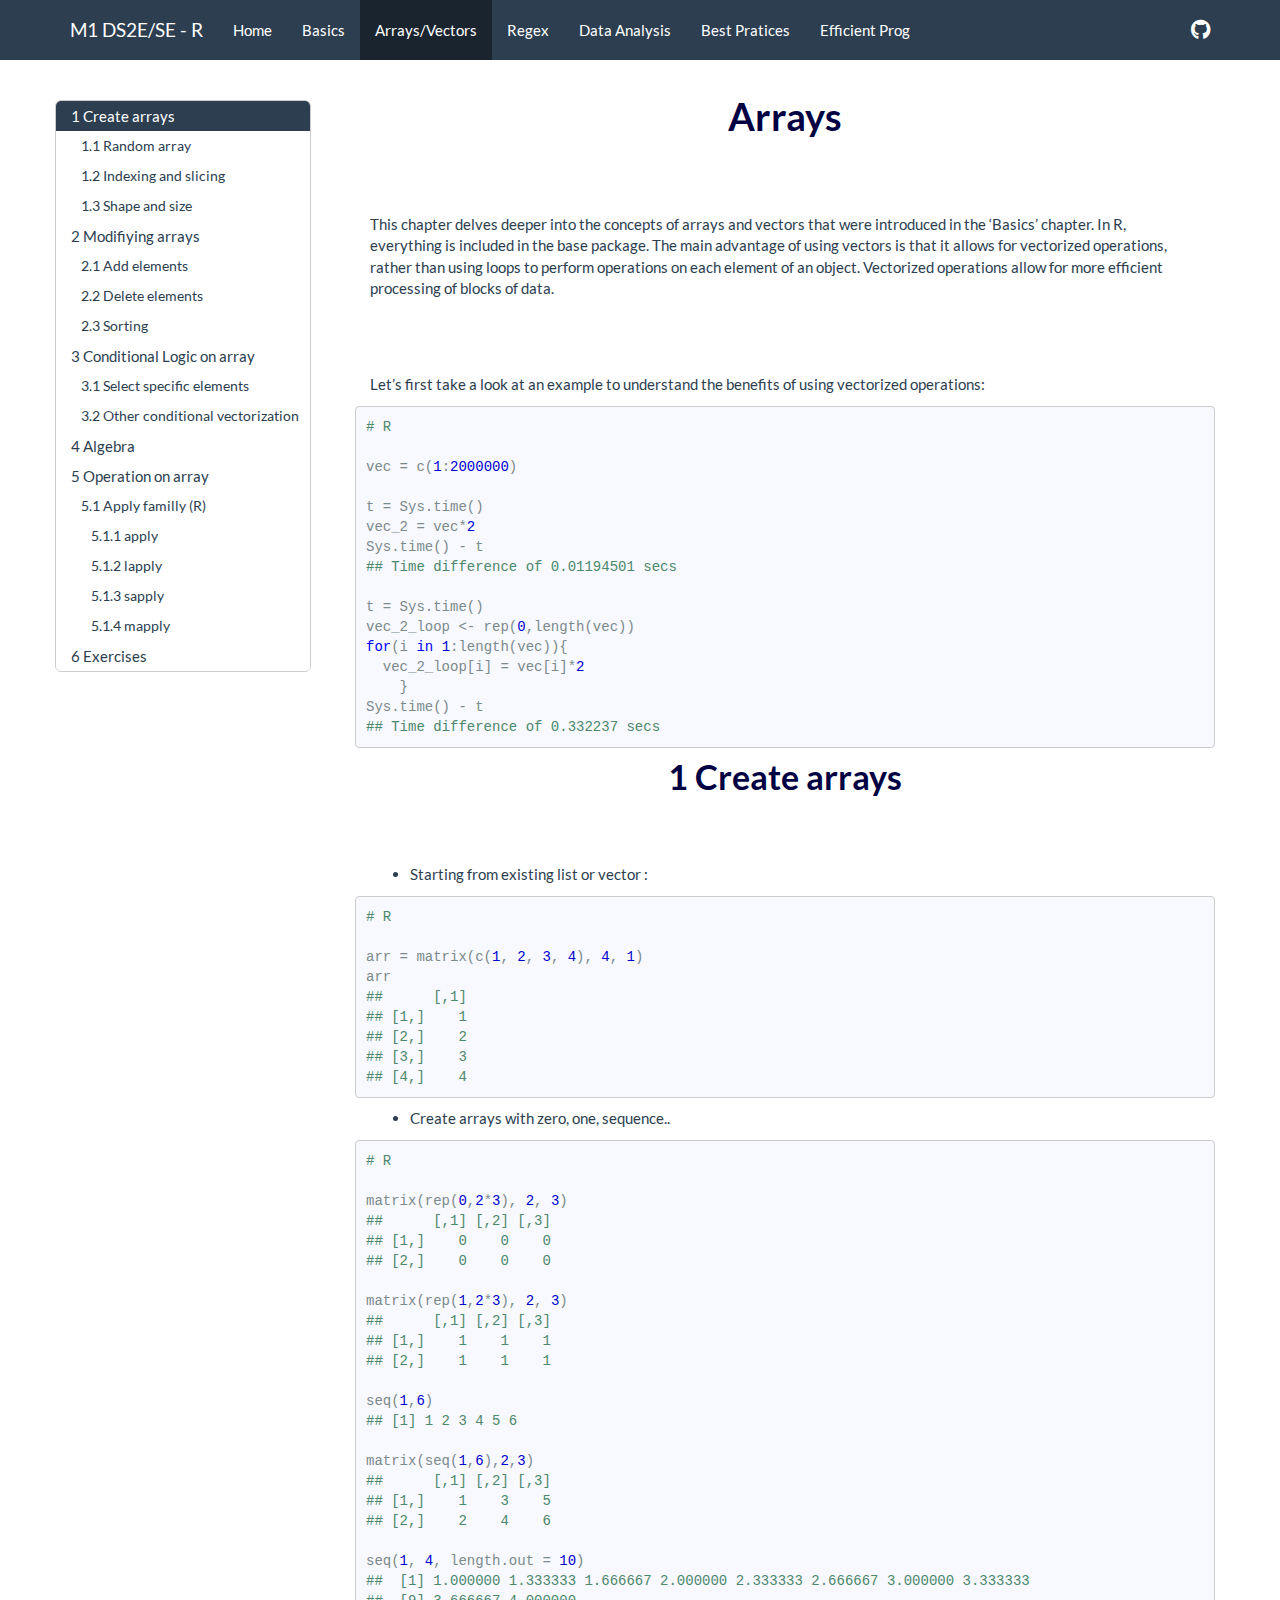
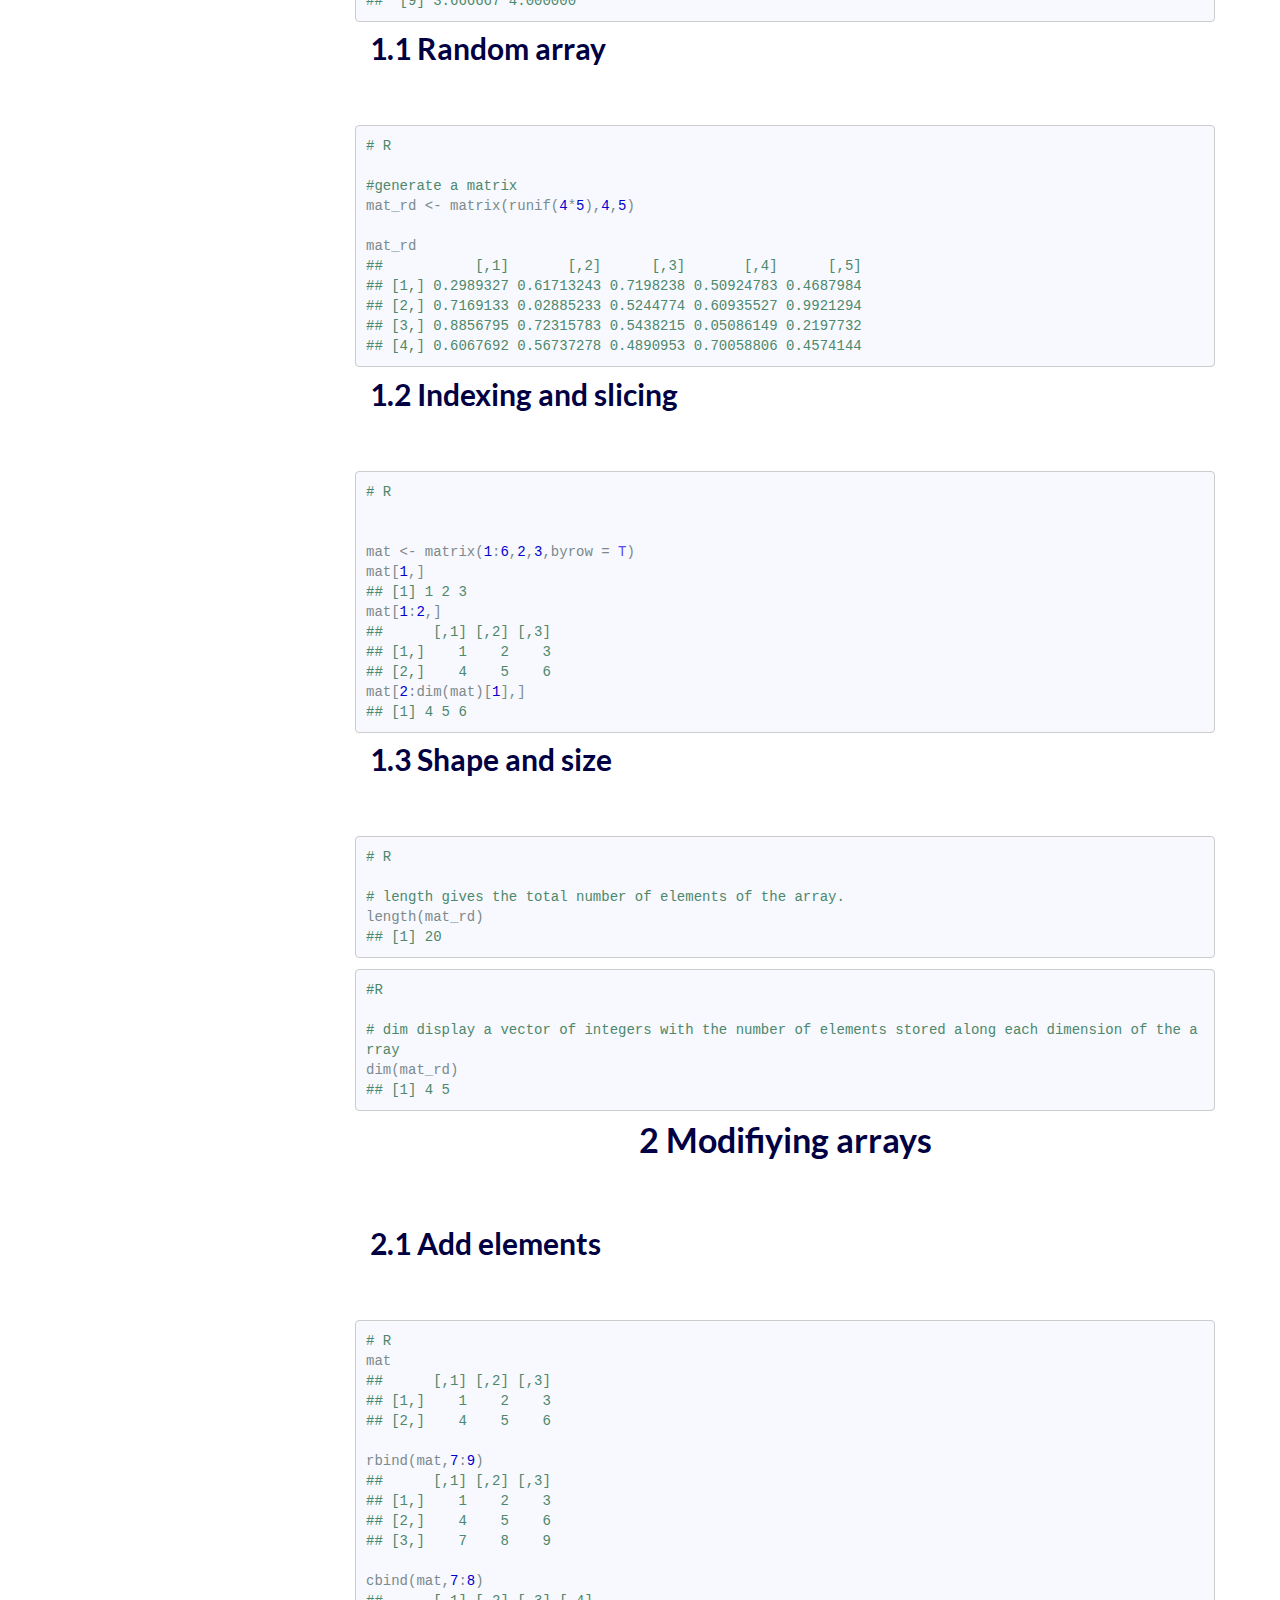
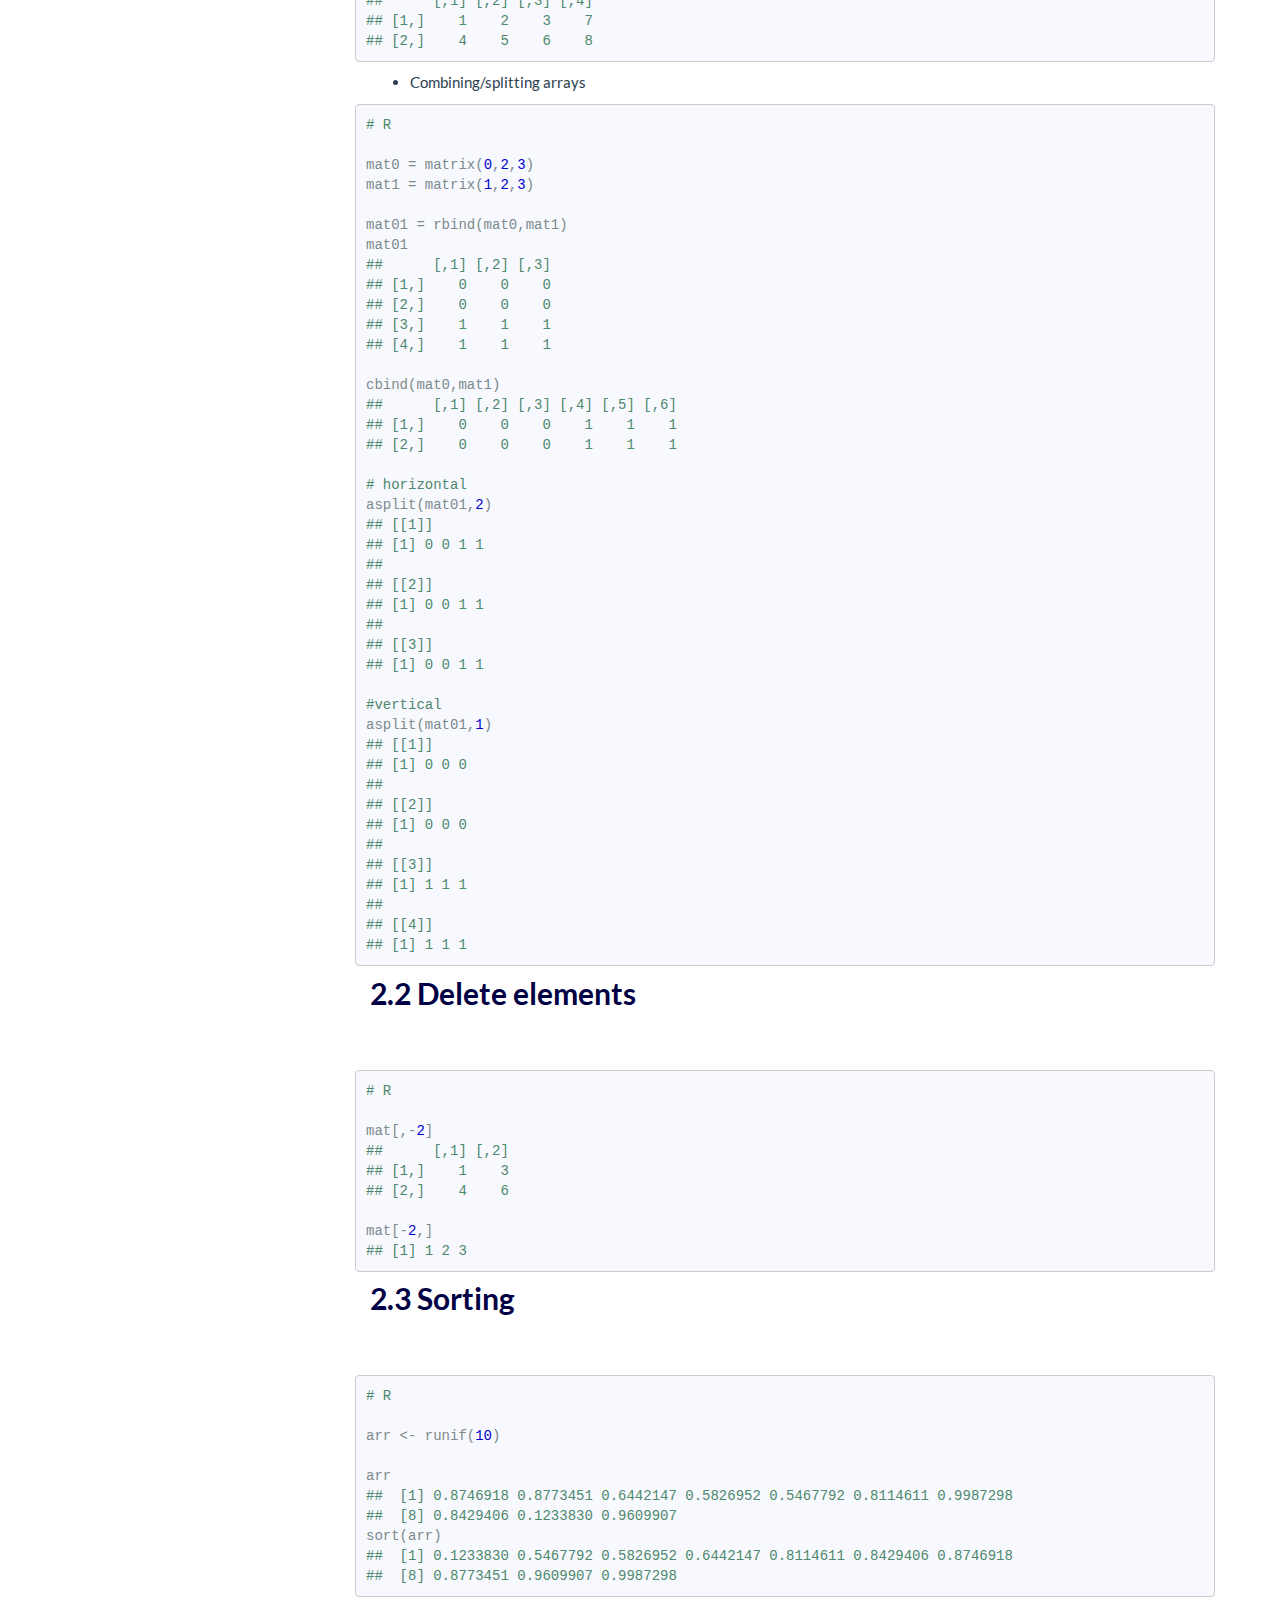
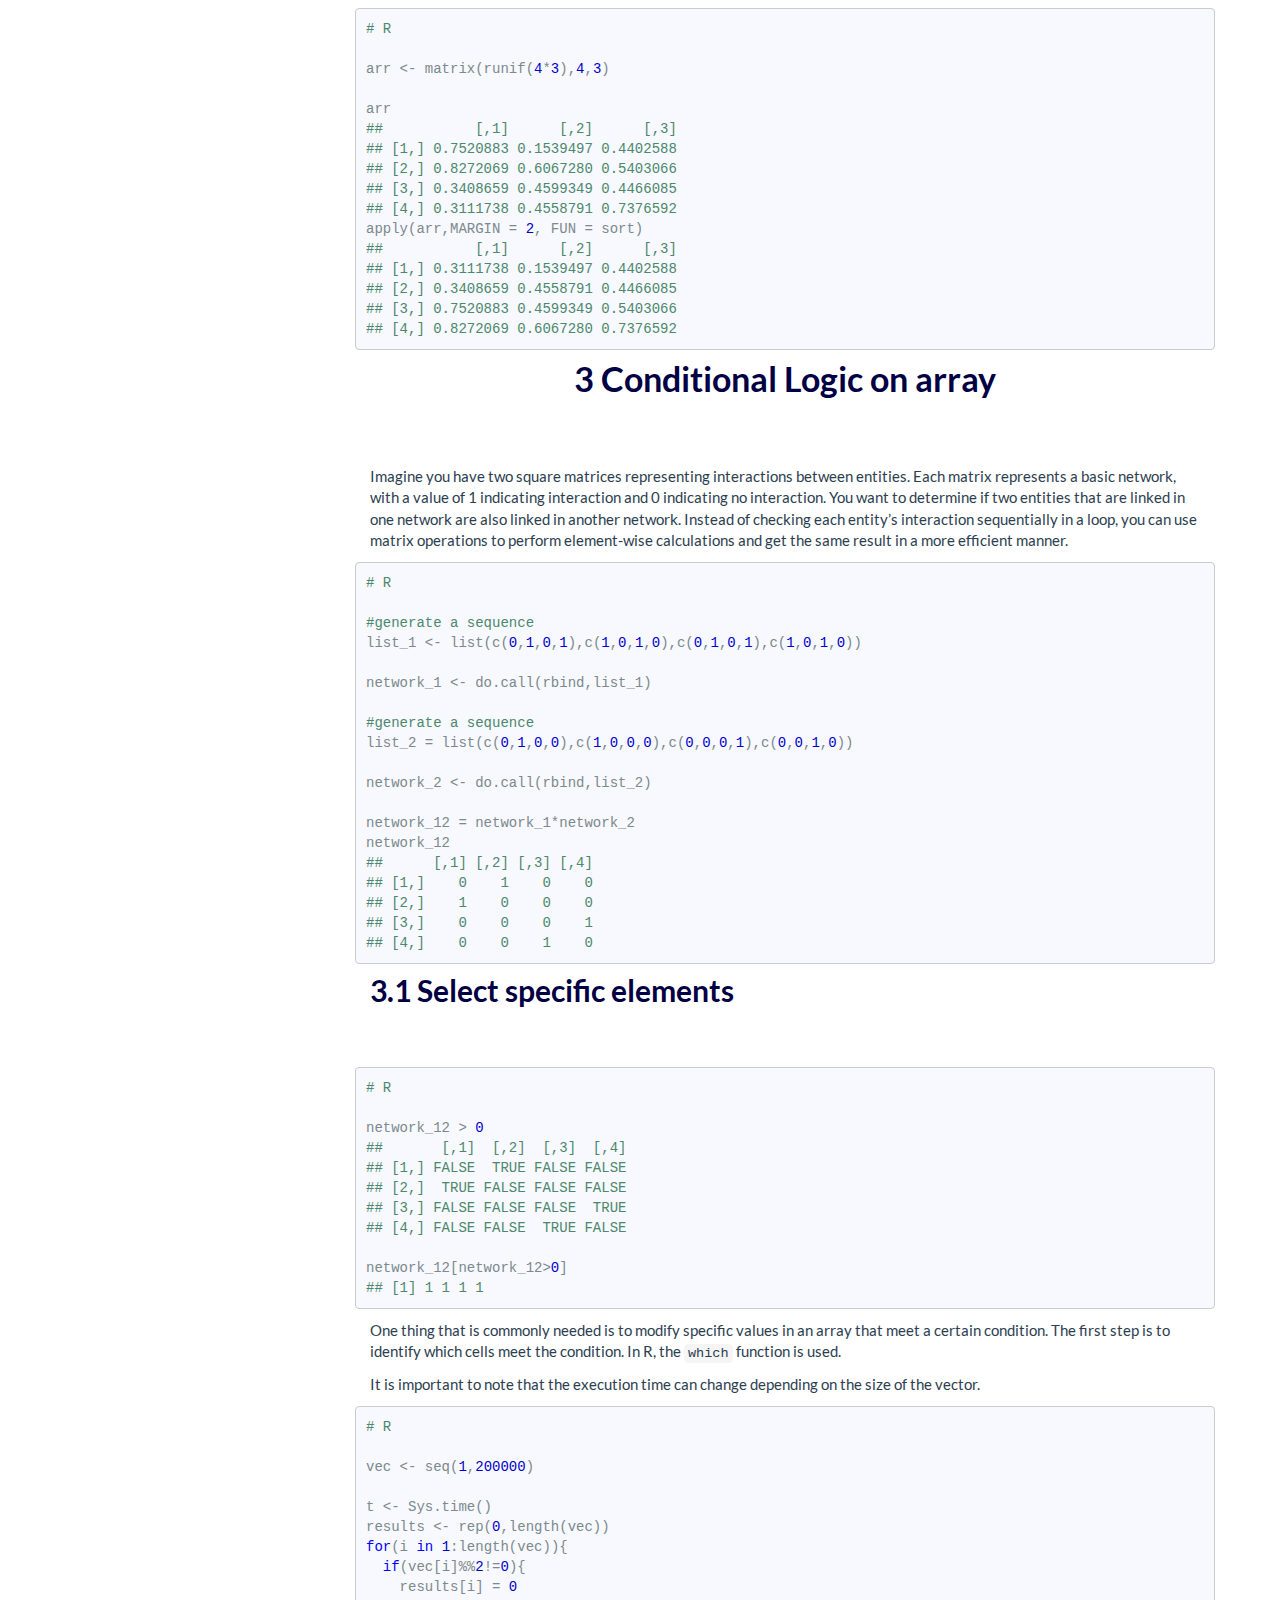
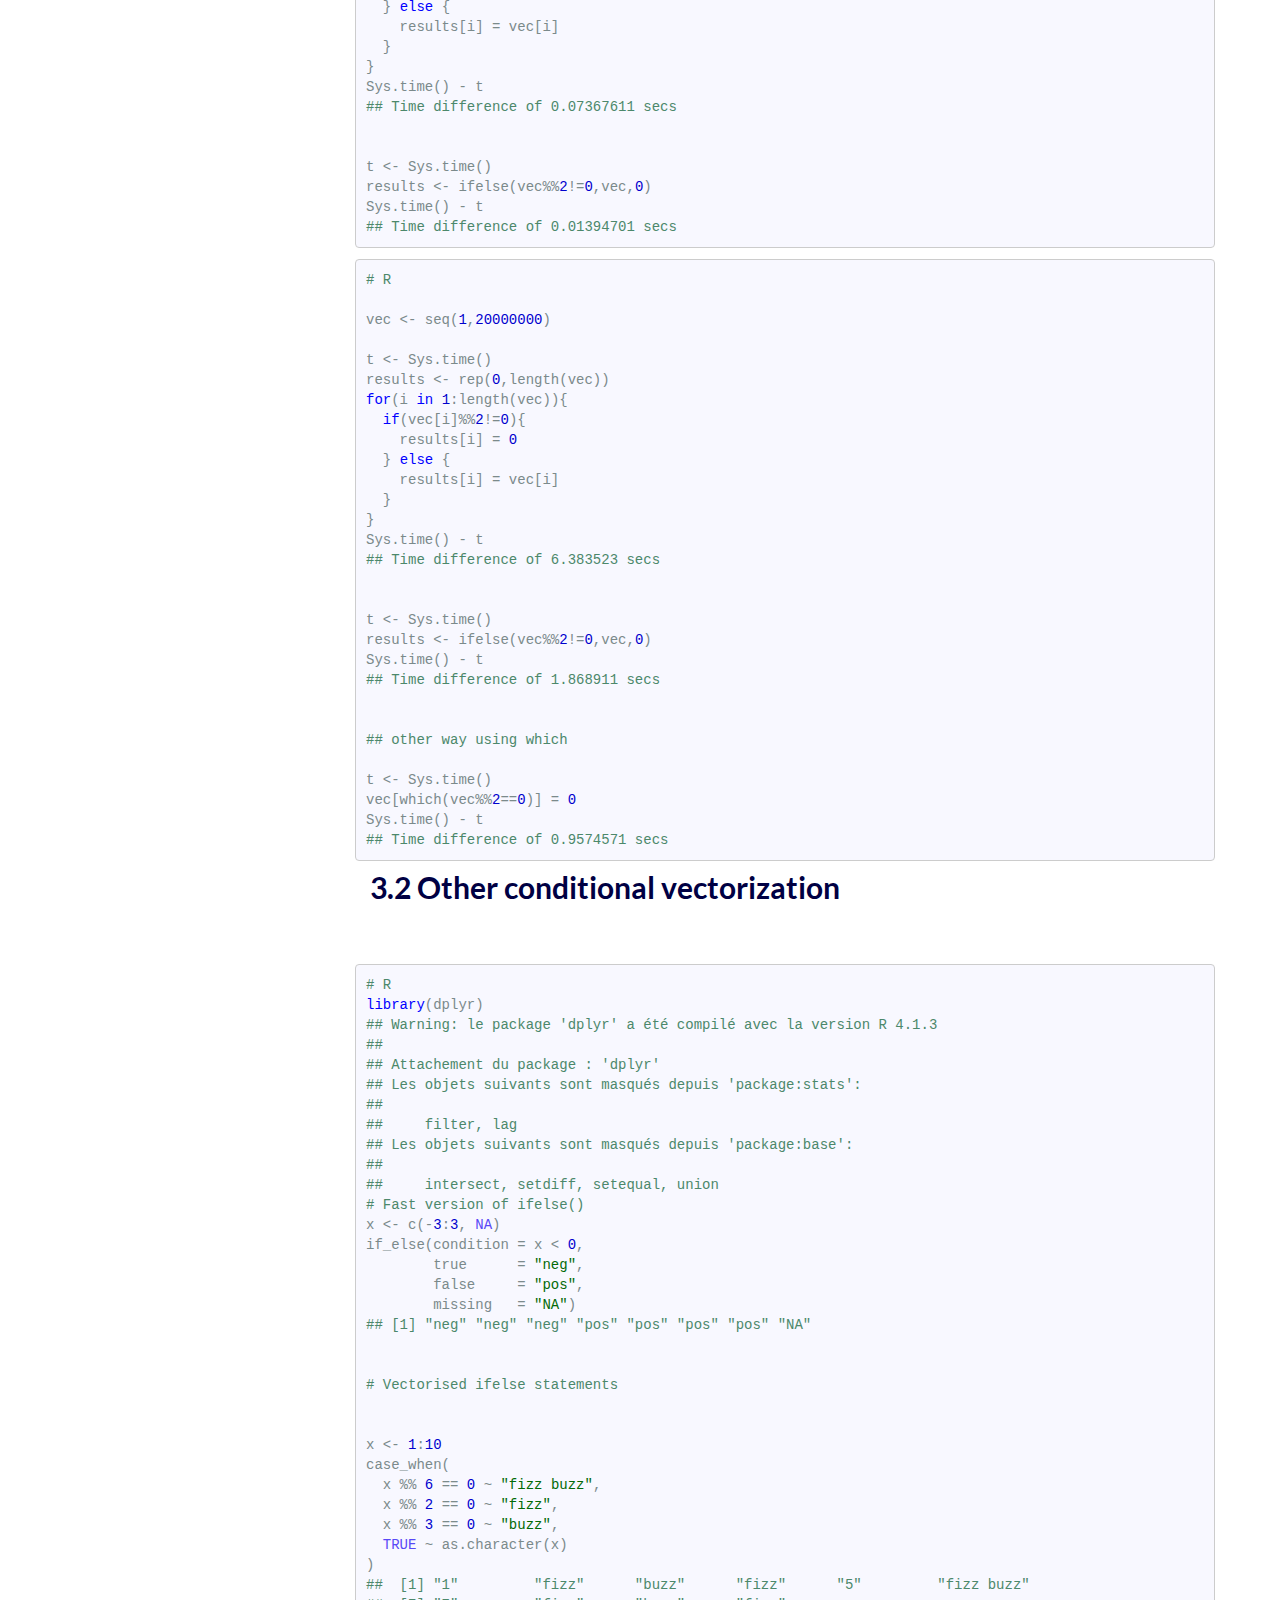
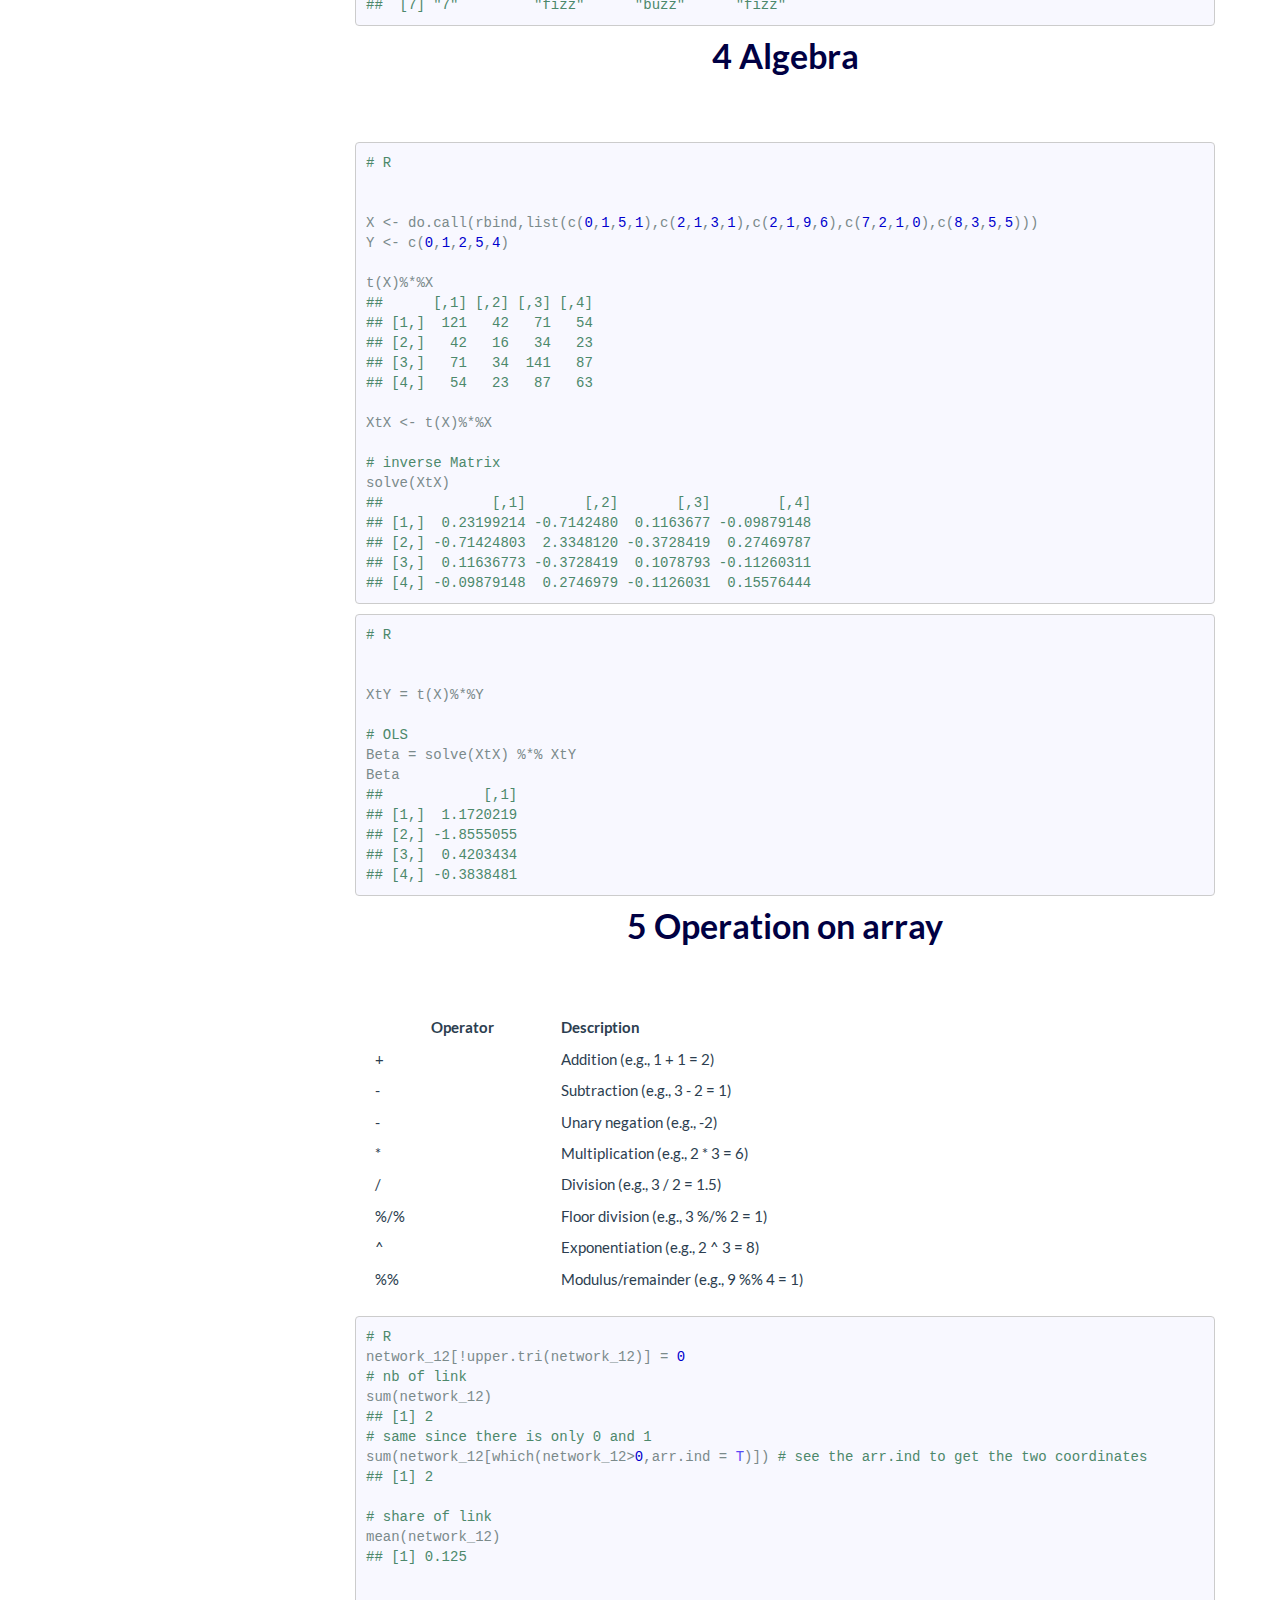
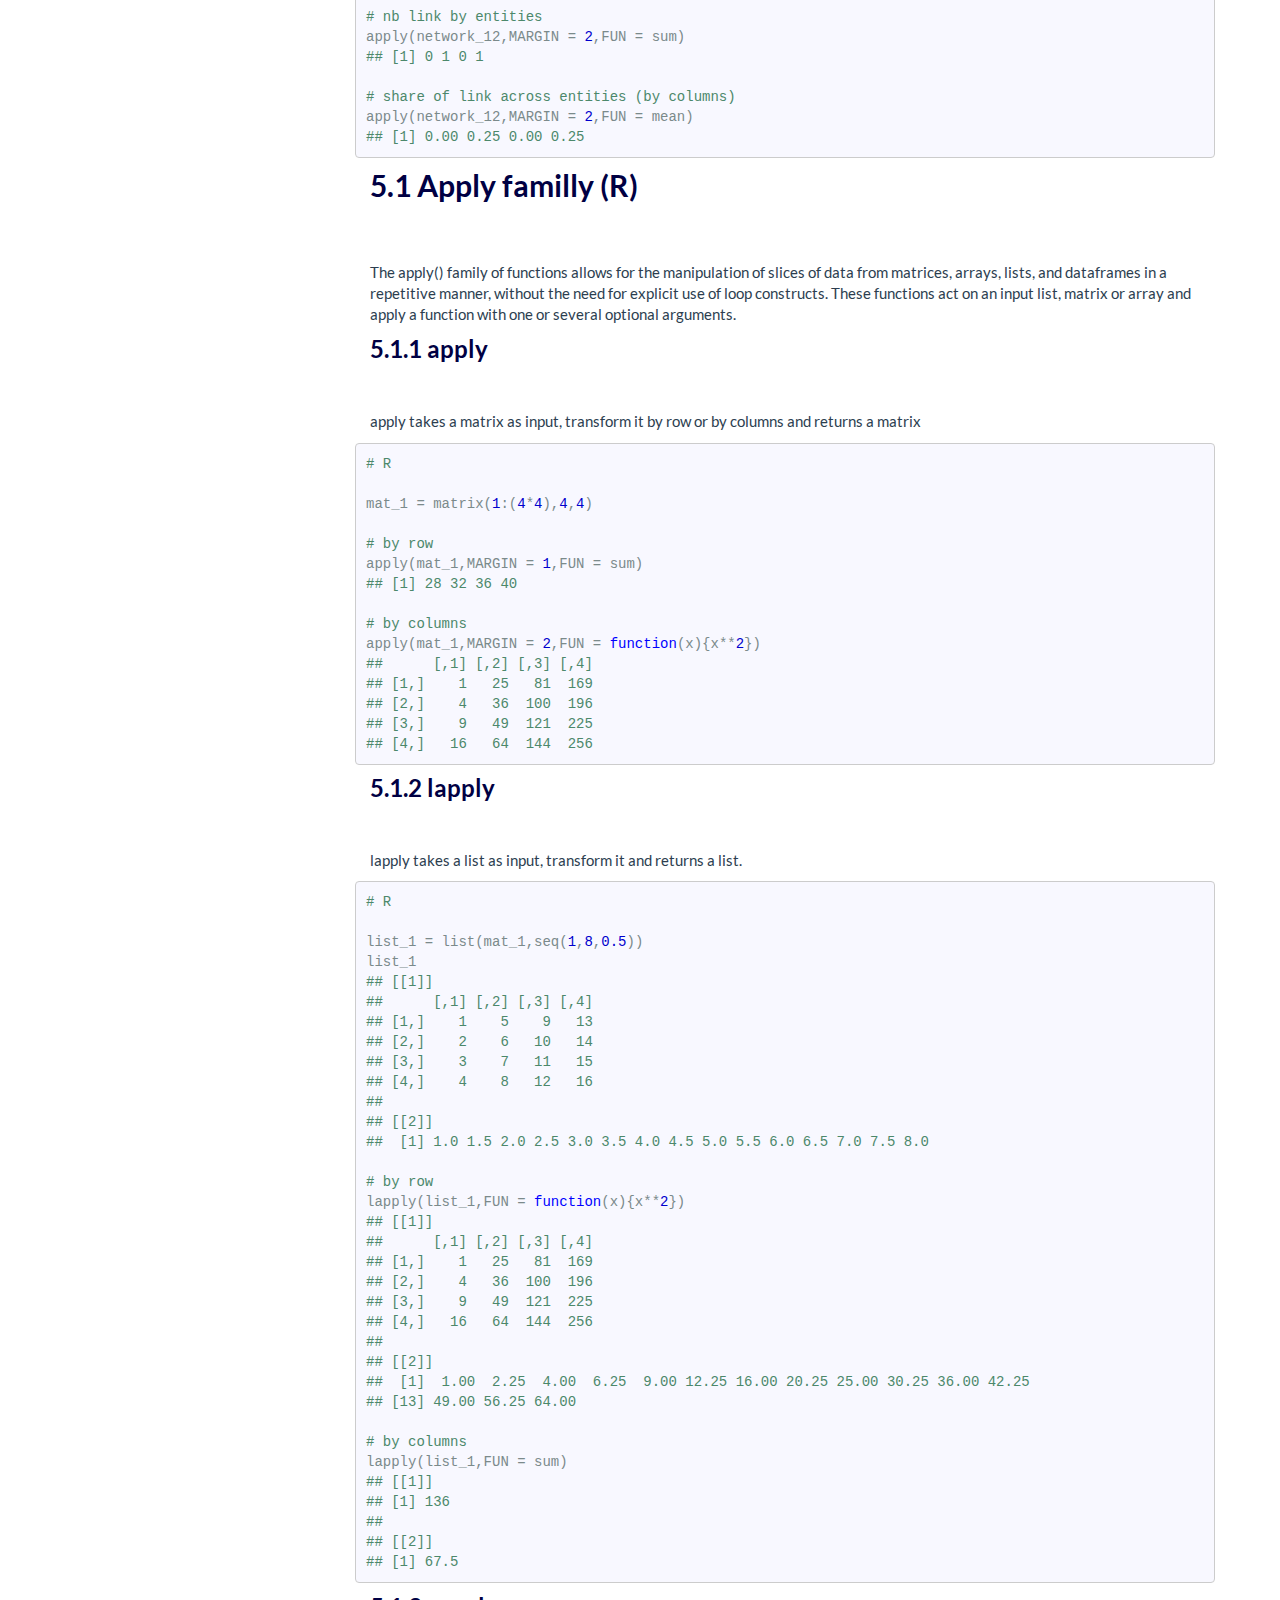
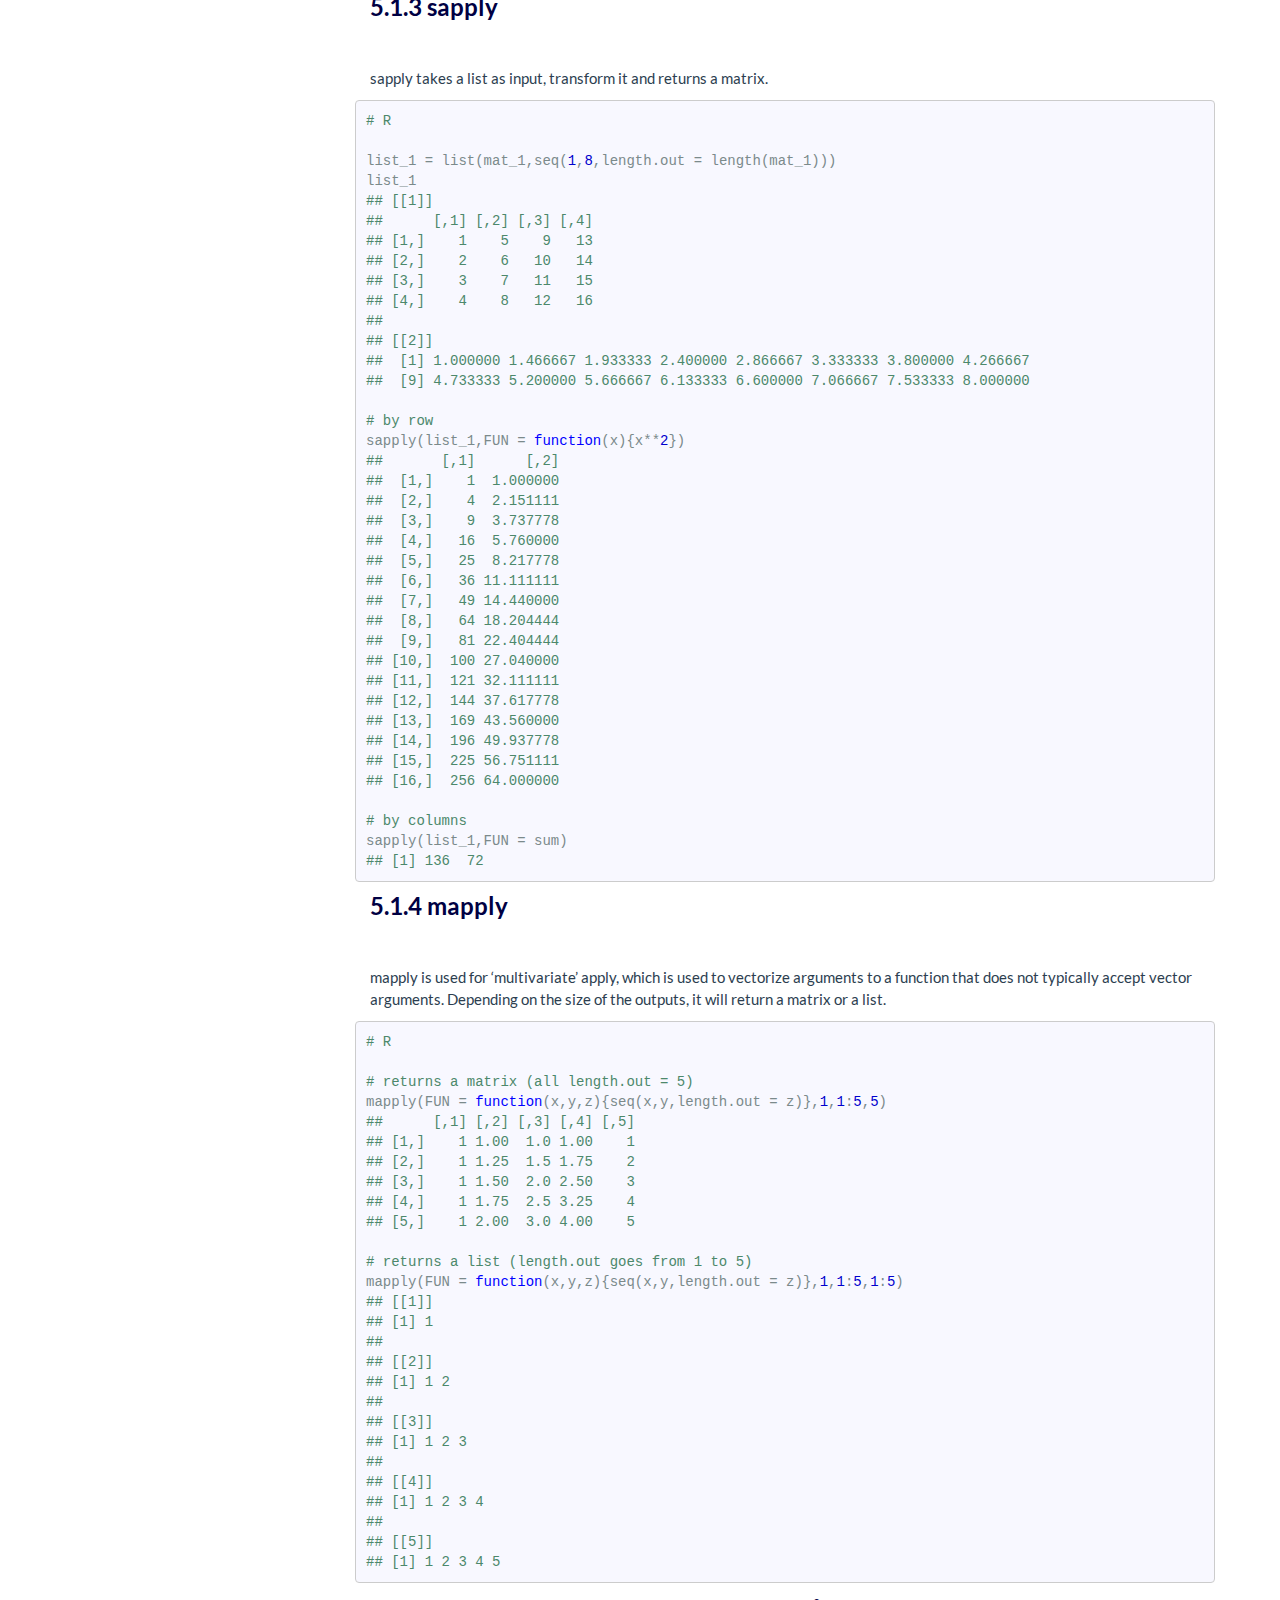
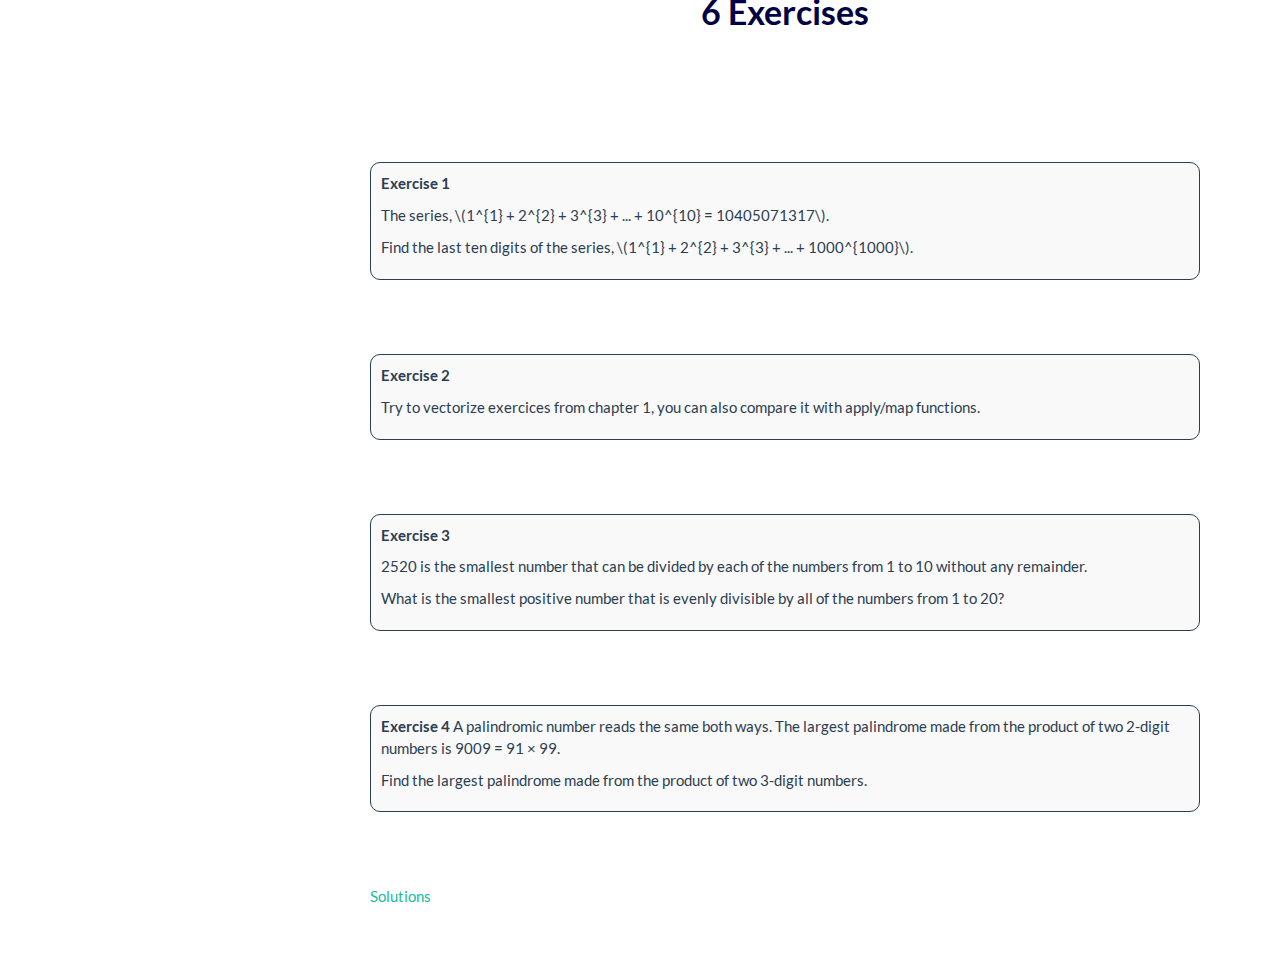
==== commit db175a44: "up" ====
--- a/3_Arrays_Vectors.html
+++ b/3_Arrays_Vectors.html
@@ -393,7 +393,7 @@
 t = Sys.time()
 vec_2 = vec*2
 Sys.time() - t
-## Time difference of 0.006967068 secs
+## Time difference of 0.01194501 secs
 
 t = Sys.time()
 vec_2_loop &lt;- rep(0,length(vec))
@@ -401,7 +401,7 @@
   vec_2_loop[i] = vec[i]*2
     }
 Sys.time() - t
-## Time difference of 0.3249362 secs</code></pre>
+## Time difference of 0.332237 secs</code></pre>
 </div>
 </div>
 <div id="create-arrays" class="section level1" number="1">
@@ -462,11 +462,11 @@
 mat_rd &lt;- matrix(runif(4*5),4,5)
 
 mat_rd
-##           [,1]      [,2]      [,3]      [,4]       [,5]
-## [1,] 0.6639065 0.7818490 0.6234283 0.7434022 0.07163435
-## [2,] 0.6086680 0.9296716 0.6164686 0.1127353 0.67721110
-## [3,] 0.7343969 0.9297683 0.1819122 0.6030413 0.89261841
-## [4,] 0.5783271 0.6534704 0.6844504 0.1301961 0.41684838</code></pre>
+##           [,1]       [,2]      [,3]       [,4]      [,5]
+## [1,] 0.2989327 0.61713243 0.7198238 0.50924783 0.4687984
+## [2,] 0.7169133 0.02885233 0.5244774 0.60935527 0.9921294
+## [3,] 0.8856795 0.72315783 0.5438215 0.05086149 0.2197732
+## [4,] 0.6067692 0.56737278 0.4890953 0.70058806 0.4574144</code></pre>
 </div>
 </div>
 </div>
@@ -606,27 +606,27 @@
 arr &lt;- runif(10)
 
 arr
-##  [1] 0.24934042 0.04999086 0.66175223 0.93474573 0.67177791 0.92953061
-##  [7] 0.89833560 0.54343037 0.01887006 0.53446825
+##  [1] 0.8746918 0.8773451 0.6442147 0.5826952 0.5467792 0.8114611 0.9987298
+##  [8] 0.8429406 0.1233830 0.9609907
 sort(arr)
-##  [1] 0.01887006 0.04999086 0.24934042 0.53446825 0.54343037 0.66175223
-##  [7] 0.67177791 0.89833560 0.92953061 0.93474573</code></pre>
+##  [1] 0.1233830 0.5467792 0.5826952 0.6442147 0.8114611 0.8429406 0.8746918
+##  [8] 0.8773451 0.9609907 0.9987298</code></pre>
 <pre class="r"><code># R
 
 arr &lt;- matrix(runif(4*3),4,3)
 
 arr
-##           [,1]      [,2]       [,3]
-## [1,] 0.8689196 0.3764656 0.50147503
-## [2,] 0.3775053 0.3751802 0.77247795
-## [3,] 0.8703546 0.1008730 0.26968013
-## [4,] 0.1557358 0.9638429 0.06656583
+##           [,1]      [,2]      [,3]
+## [1,] 0.7520883 0.1539497 0.4402588
+## [2,] 0.8272069 0.6067280 0.5403066
+## [3,] 0.3408659 0.4599349 0.4466085
+## [4,] 0.3111738 0.4558791 0.7376592
 apply(arr,MARGIN = 2, FUN = sort)
-##           [,1]      [,2]       [,3]
-## [1,] 0.1557358 0.1008730 0.06656583
-## [2,] 0.3775053 0.3751802 0.26968013
-## [3,] 0.8689196 0.3764656 0.50147503
-## [4,] 0.8703546 0.9638429 0.77247795</code></pre>
+##           [,1]      [,2]      [,3]
+## [1,] 0.3111738 0.1539497 0.4402588
+## [2,] 0.3408659 0.4558791 0.4466085
+## [3,] 0.7520883 0.4599349 0.5403066
+## [4,] 0.8272069 0.6067280 0.7376592</code></pre>
 </div>
 </div>
 </div>
@@ -692,13 +692,13 @@
   }
 }
 Sys.time() - t
-## Time difference of 0.106061 secs
+## Time difference of 0.07367611 secs
 
 
 t &lt;- Sys.time()
 results &lt;- ifelse(vec%%2!=0,vec,0)
 Sys.time() - t
-## Time difference of 0.01294303 secs</code></pre>
+## Time difference of 0.01394701 secs</code></pre>
 <pre class="r"><code># R
 
 vec &lt;- seq(1,20000000)
@@ -713,13 +713,13 @@
   }
 }
 Sys.time() - t
-## Time difference of 6.72307 secs
+## Time difference of 6.383523 secs
 
 
 t &lt;- Sys.time()
 results &lt;- ifelse(vec%%2!=0,vec,0)
 Sys.time() - t
-## Time difference of 1.547782 secs
+## Time difference of 1.868911 secs
 
 
 ## other way using which
@@ -727,7 +727,7 @@
 t &lt;- Sys.time()
 vec[which(vec%%2==0)] = 0
 Sys.time() - t 
-## Time difference of 0.8980801 secs</code></pre>
+## Time difference of 0.9574571 secs</code></pre>
 </div>
 </div>
 </div>
